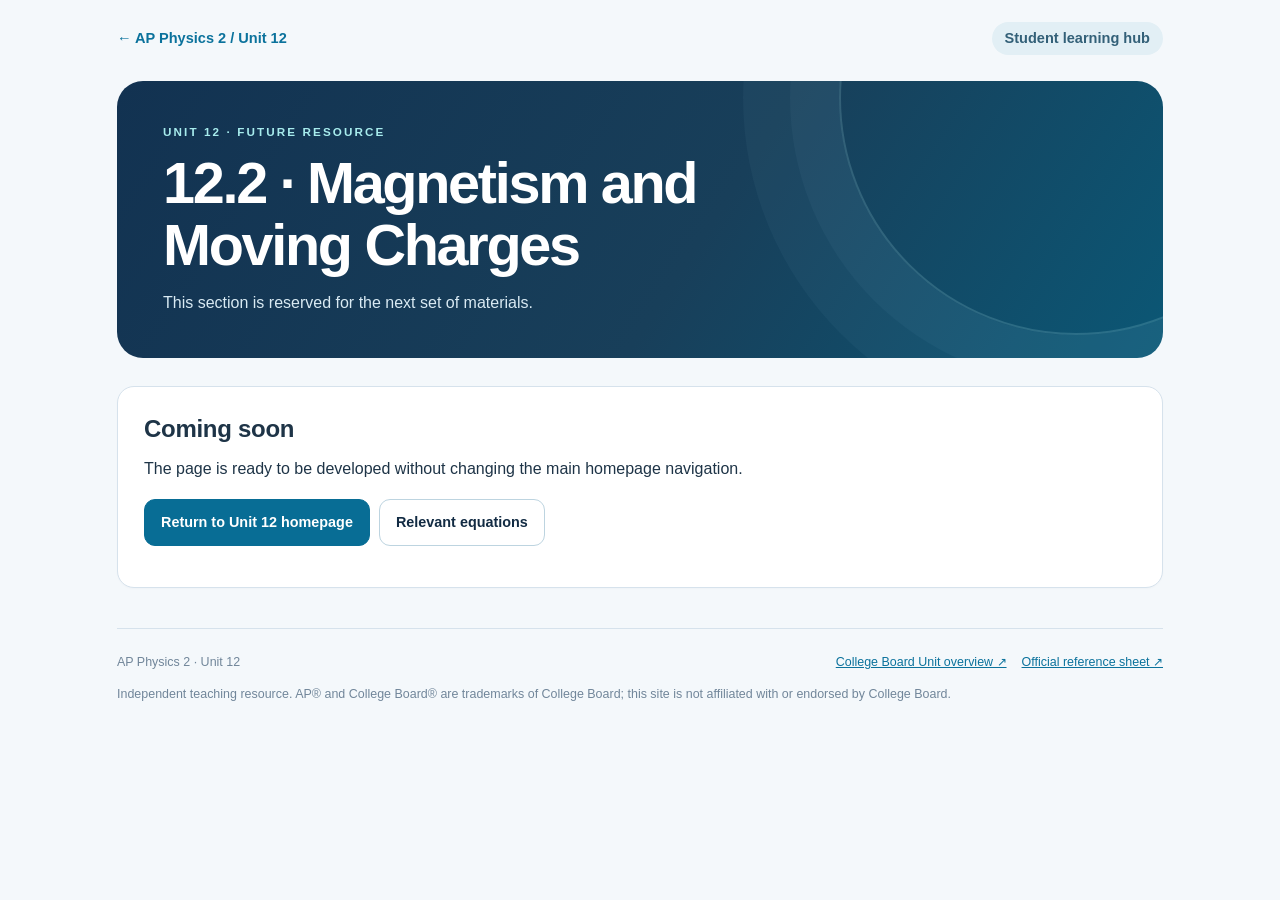
==== 12.2/index.html @ 52f8101a "Add files via upload" ====
<!doctype html><html lang="en"><head><meta charset="utf-8"><meta name="viewport" content="width=device-width,initial-scale=1"><meta name="description" content="AP Physics 2 Unit 12: Magnetism and Electromagnetism student learning resources"><title>12.2 · Magnetism and Moving Charges · AP Physics 2 U12</title><link rel="stylesheet" href="../assets/styles.css"></head><body><main class="page"><nav class="topnav"><a href="../index.html">← AP Physics 2 / Unit 12</a><span class="tag">Student learning hub</span></nav><header class="hero"><div class="eyebrow">Unit 12 · Future resource</div><h1>12.2 · Magnetism and Moving Charges</h1><p>This section is reserved for the next set of materials.</p></header><section class="panel"><h2>Coming soon</h2><p>The page is ready to be developed without changing the main homepage navigation.</p><div class="actionrow"><a class="btn primary" href="../index.html">Return to Unit 12 homepage</a><a class="btn" href="../equations.html">Relevant equations</a></div></section><footer class="footer"><div class="footlinks"><span>AP Physics 2 · Unit 12</span><span class="spacer"></span><a href="https://apcentral.collegeboard.org/media/pdf/ap-physics-2-course-and-exam-description.pdf#page=87" target="_blank" rel="noopener">College Board Unit overview ↗</a><a href="https://apcentral.collegeboard.org/media/pdf/ap-physics-2-equations-sheet.pdf" target="_blank" rel="noopener">Official reference sheet ↗</a></div><p>Independent teaching resource. AP® and College Board® are trademarks of College Board; this site is not affiliated with or endorsed by College Board.</p></footer></main></body></html>
---- assets/styles.css ----
:root{--navy:#122b43;--ink:#1e3447;--blue:#0b729c;--aqua:#ccecf1;--coral:#de615c;--paper:#f4f8fb;--line:#d6e2ec;--muted:#61778b;--green:#107e6e;--red:#a93333;--radius:17px}
*{box-sizing:border-box}html{scroll-behavior:smooth}body{margin:0;background:var(--paper);color:var(--ink);font-family:Inter,ui-sans-serif,-apple-system,BlinkMacSystemFont,"Segoe UI",Arial,sans-serif;line-height:1.57}a{color:var(--blue)}a:focus-visible,button:focus-visible,input:focus-visible{outline:3px solid #e3a33a;outline-offset:3px} .page{max-width:1090px;margin:auto;padding:0 22px 56px}.topnav{display:flex;justify-content:space-between;align-items:center;gap:12px;padding:22px 0;color:#42687f;font-size:.91rem}.topnav a{text-decoration:none;font-weight:750}.topnav .tag{display:inline-block;background:#e2eff5;border-radius:20px;padding:5px 13px;font-weight:700;color:#336078}.hero{background:linear-gradient(123deg,#123251,#183f5a 56%,#0b5775);border-radius:26px;color:white;padding:42px 46px;margin:4px 0 28px;position:relative;overflow:hidden}.hero:after{content:"";position:absolute;right:-150px;top:-220px;border:2px solid rgba(175,232,239,.18);border-radius:50%;width:470px;height:470px;box-shadow:0 0 0 49px rgba(178,227,242,.04),0 0 0 96px rgba(178,227,242,.04)}.eyebrow{font-size:.73rem;font-weight:800;letter-spacing:.18em;text-transform:uppercase;color:#a7eced}.hero h1{font-size:clamp(2rem,4.5vw,3.6rem);line-height:1.07;letter-spacing:-.04em;max-width:700px;margin:12px 0 14px}.hero p{max-width:680px;color:#d9eaf3;margin:0}.hero .chip{display:inline-flex;gap:8px;align-items:center;border:1px solid #5c93a5;border-radius:20px;color:#cceef5;padding:4px 13px;margin-top:20px;font-size:.83rem}.sectionheading{display:flex;align-items:end;justify-content:space-between;gap:20px;margin:33px 0 14px}.sectionheading h2{margin:0;font-size:1.5rem;letter-spacing:-.025em}.sectionheading p{margin:0;color:var(--muted);font-size:.91rem}.tiles{display:grid;grid-template-columns:repeat(2,minmax(0,1fr));gap:14px}.tile,.panel,.qcard,.quiz-item{background:white;border:1px solid var(--line);border-radius:var(--radius);box-shadow:0 1px 2px #12325106}.tile{padding:23px;text-decoration:none;color:inherit;display:flex;flex-direction:column;gap:8px;transition:transform .16s,box-shadow .16s}.tile:not(.coming):hover{transform:translateY(-2px);box-shadow:0 13px 26px #12325113}.tile .top{display:flex;align-items:center;justify-content:space-between;gap:10px}.tile h3{font-size:1.17rem;line-height:1.25;letter-spacing:-.015em;margin:0}.tile p{margin:0;font-size:.92rem;color:var(--muted)}.tile .num{font-size:.77rem;text-transform:uppercase;letter-spacing:.09em;font-weight:850;color:var(--blue)}.pill{display:inline-block;background:#e5f3f4;color:#11666e;font-size:.74rem;font-weight:750;border-radius:50px;padding:4px 10px;white-space:nowrap}.pill.future{background:#eff2f6;color:#718397}.tile.coming{background:#fcfdff}.tile.wide{grid-column:span 2}.panel{padding:23px 26px;margin:19px 0}.panel h2,.panel h3{margin:0 0 9px;letter-spacing:-.012em}.panel p{margin:6px 0}.actionrow{display:flex;flex-wrap:wrap;gap:9px;margin:18px 0}.btn{display:inline-flex;justify-content:center;align-items:center;gap:7px;border:1px solid #bdd4e0;background:white;border-radius:11px;color:var(--navy);padding:11px 16px;font:inherit;font-weight:750;font-size:.9rem;cursor:pointer;text-decoration:none}.btn.primary{background:#086d95;color:white;border-color:#086d95}.btn:hover{filter:brightness(.97)}.btn.dark{background:#17354f;border-color:#17354f;color:white}.figure{background:#fff;border:1px solid var(--line);padding:12px 12px 8px;margin:16px 0;border-radius:15px}.figure img{display:block;width:100%;height:auto;max-height:400px;object-fit:contain}.figure figcaption{font-size:.8rem;color:var(--muted);text-align:center;padding:3px 0 6px}.group-label{margin:28px 0 11px;font-size:.82rem;font-weight:900;letter-spacing:.13em;text-transform:uppercase;color:var(--blue)}.qcard{padding:21px 22px;margin-bottom:13px}.qtop{display:flex;gap:13px}.qnumber{flex:0 0 auto;font-size:.79rem;font-weight:850;color:white;background:#12698e;border-radius:9px;width:35px;height:35px;display:flex;justify-content:center;align-items:center}.qcard h3{margin:2px 0 10px;line-height:1.4;font-size:1.04rem}.reveal{display:none;background:#eef7f8;border-left:4px solid #269aa5;padding:13px 16px;margin-top:14px;border-radius:0 10px 10px 0}.reveal.visible{display:block}.reveal p{margin:0}.qcard .btn{padding:8px 13px;font-size:.83rem}.mini-fig{max-width:640px;margin:10px 0 0;background:#f6fafc;border-radius:12px;border:1px solid var(--line);padding:6px}.mini-fig img{width:100%;display:block}.intro{font-size:.98rem;color:#435d70}.equation{background:white;border:1px solid var(--line);border-radius:12px;padding:10px 16px;margin:7px 0}.equation img{display:block;width:auto;max-width:100%;height:55px}.eq-label{font-weight:750;color:var(--navy);font-size:.89rem}.eq-grid{display:grid;grid-template-columns:1fr 1fr;gap:13px}.small{font-size:.84rem;color:var(--muted)}.muted{color:var(--muted)}.formula{white-space:nowrap;font-weight:700}.quiztoolbar{display:flex;flex-wrap:wrap;gap:15px;align-items:center;justify-content:space-between;margin:14px 0}.mode{display:flex;gap:9px;align-items:center;flex-wrap:wrap}.mode label{background:#f4f7fa;border:1px solid var(--line);border-radius:11px;padding:8px 10px;font-size:.88rem;cursor:pointer}.quiz-item{padding:19px 21px;margin:12px 0}.quiz-item h4{margin:0 0 12px;font-size:1rem}.choices{display:grid;grid-template-columns:1fr 1fr;gap:9px}.choice{display:flex;align-items:flex-start;gap:8px;border:1px solid var(--line);padding:10px 12px;border-radius:11px;cursor:pointer;font-size:.9rem}.choice:has(input:checked){border-color:#248eb3;background:#eef8fc}.choice input{margin:4px 2px 0 0;accent-color:#0d7ca1}.feedback{display:none;padding:11px 13px;margin-top:12px;border-radius:10px;font-size:.89rem}.feedback.show{display:block}.feedback.correct{background:#e7f5ef;color:#146849}.feedback.incorrect{background:#fff0ee;color:#943b38}.quiz-item .actions{display:flex;align-items:center;justify-content:space-between;margin-top:11px;gap:10px}.score{padding:20px 24px;background:#e7f4f6;border:1px solid #bedee5;border-radius:16px;font-weight:750;margin:18px 0;display:none}.score.show{display:block}.prep{display:none}.prep.visible{display:block}.prep li{padding:4px 0}.footer{padding:24px 0;border-top:1px solid var(--line);color:#71869a;font-size:.78rem;margin-top:40px}.footlinks{display:flex;gap:15px;flex-wrap:wrap}.spacer{flex:1}.notes-grid{display:grid;grid-template-columns:1fr 1fr;gap:18px}.tiny{font-size:.76rem}.backtop{font-weight:700}.disabled{opacity:.58;cursor:not-allowed}.up{text-decoration:none}.cominglink{pointer-events:none}.listing{padding-left:21px}.listing li{margin:6px 0}
@media(max-width:680px){.page{padding:0 14px 35px}.hero{padding:30px 25px}.tiles,.eq-grid,.notes-grid,.choices{grid-template-columns:1fr}.tile.wide{grid-column:auto}.sectionheading{display:block}.qcard{padding:17px}.panel{padding:18px}.topnav{font-size:.8rem}.equation img{height:47px}}
@media print{.hero{color:#102d46;background:#e5f0f5}.tile,.panel,.qcard,.quiz-item{box-shadow:none}.footer{display:none}body{background:white}}
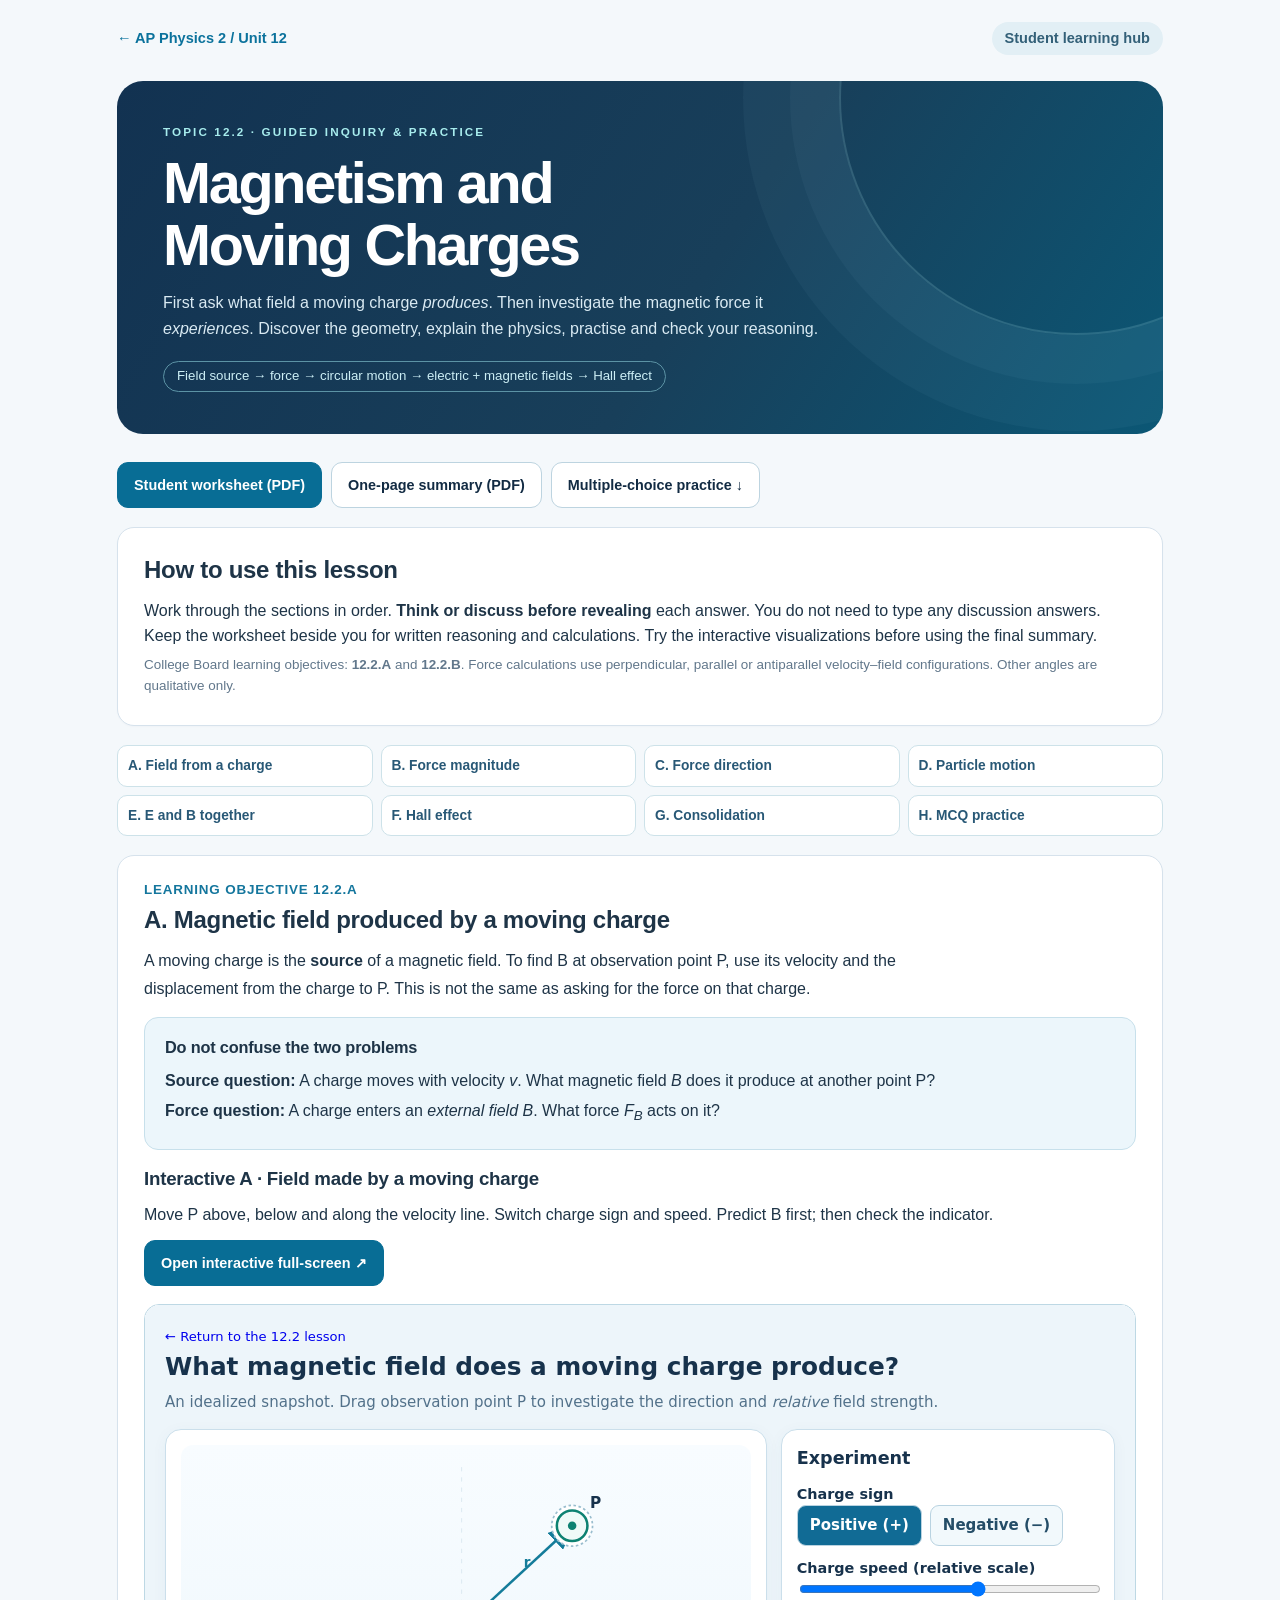
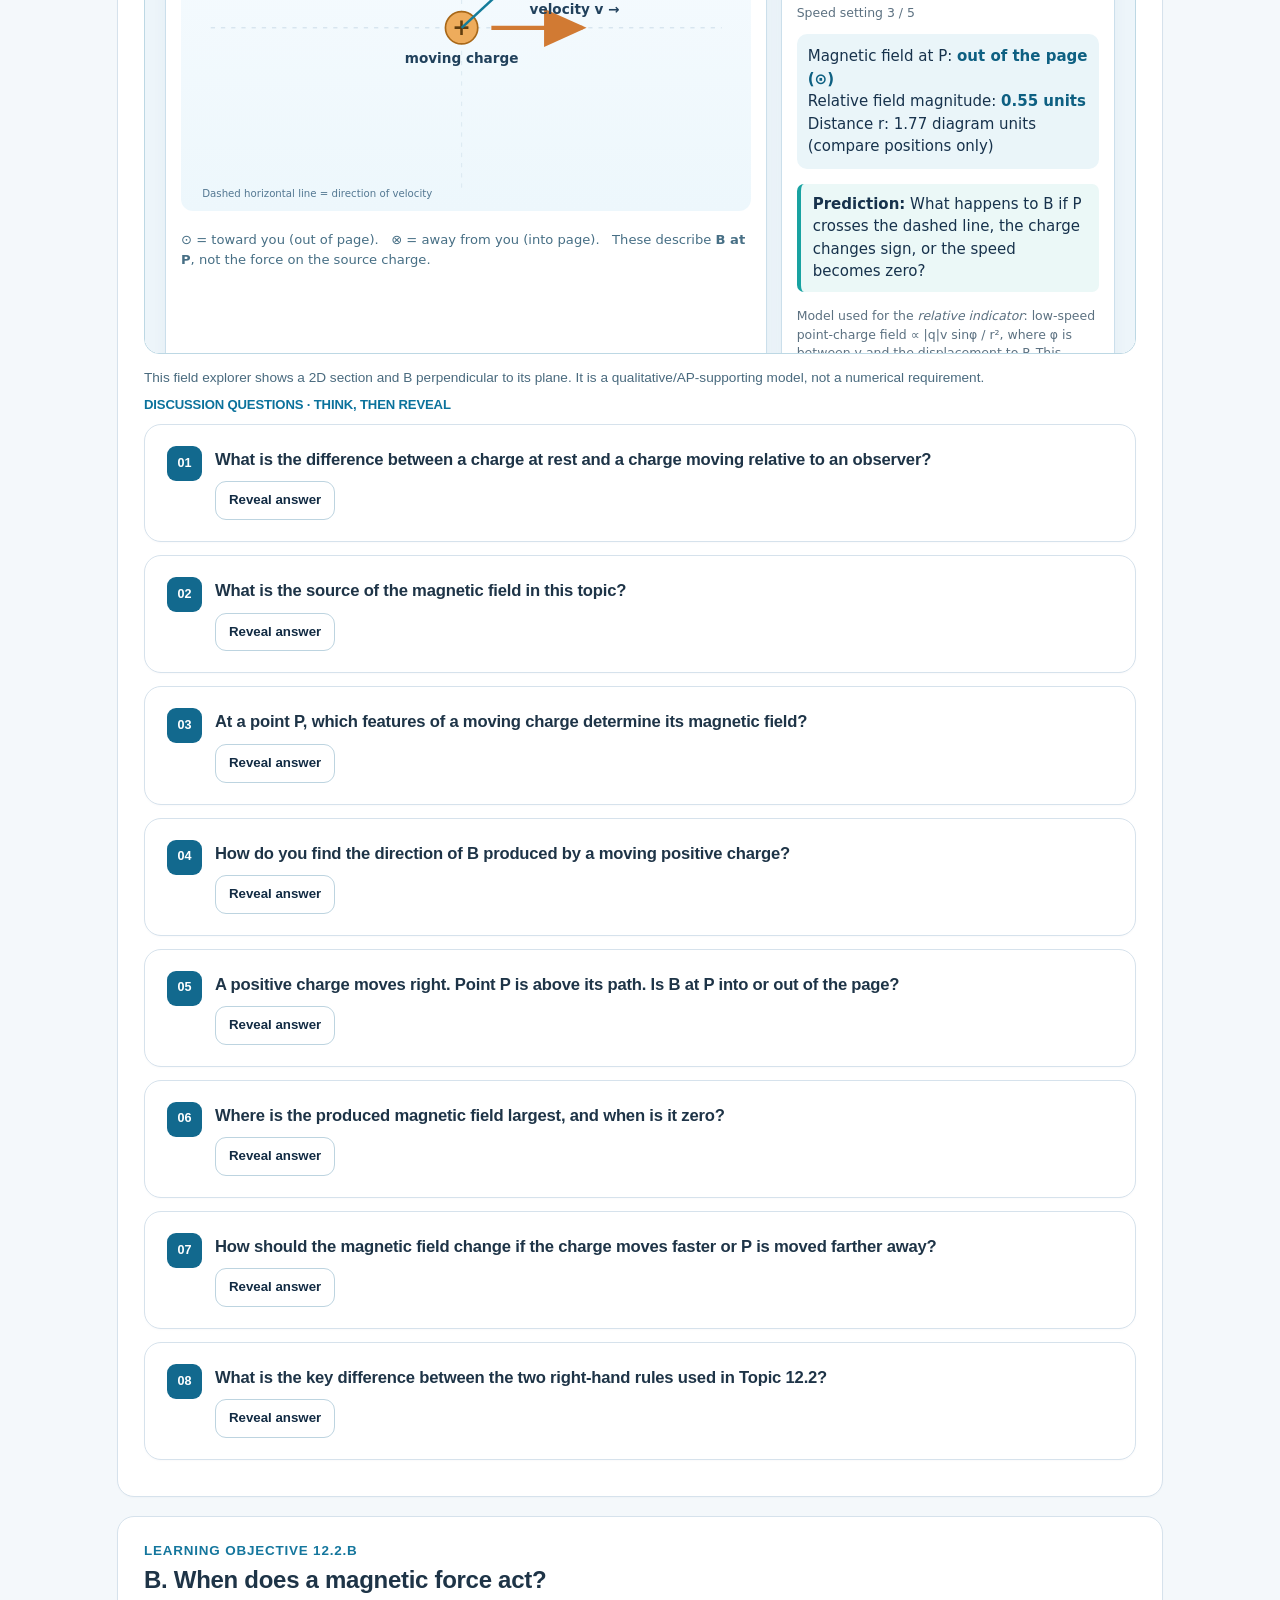
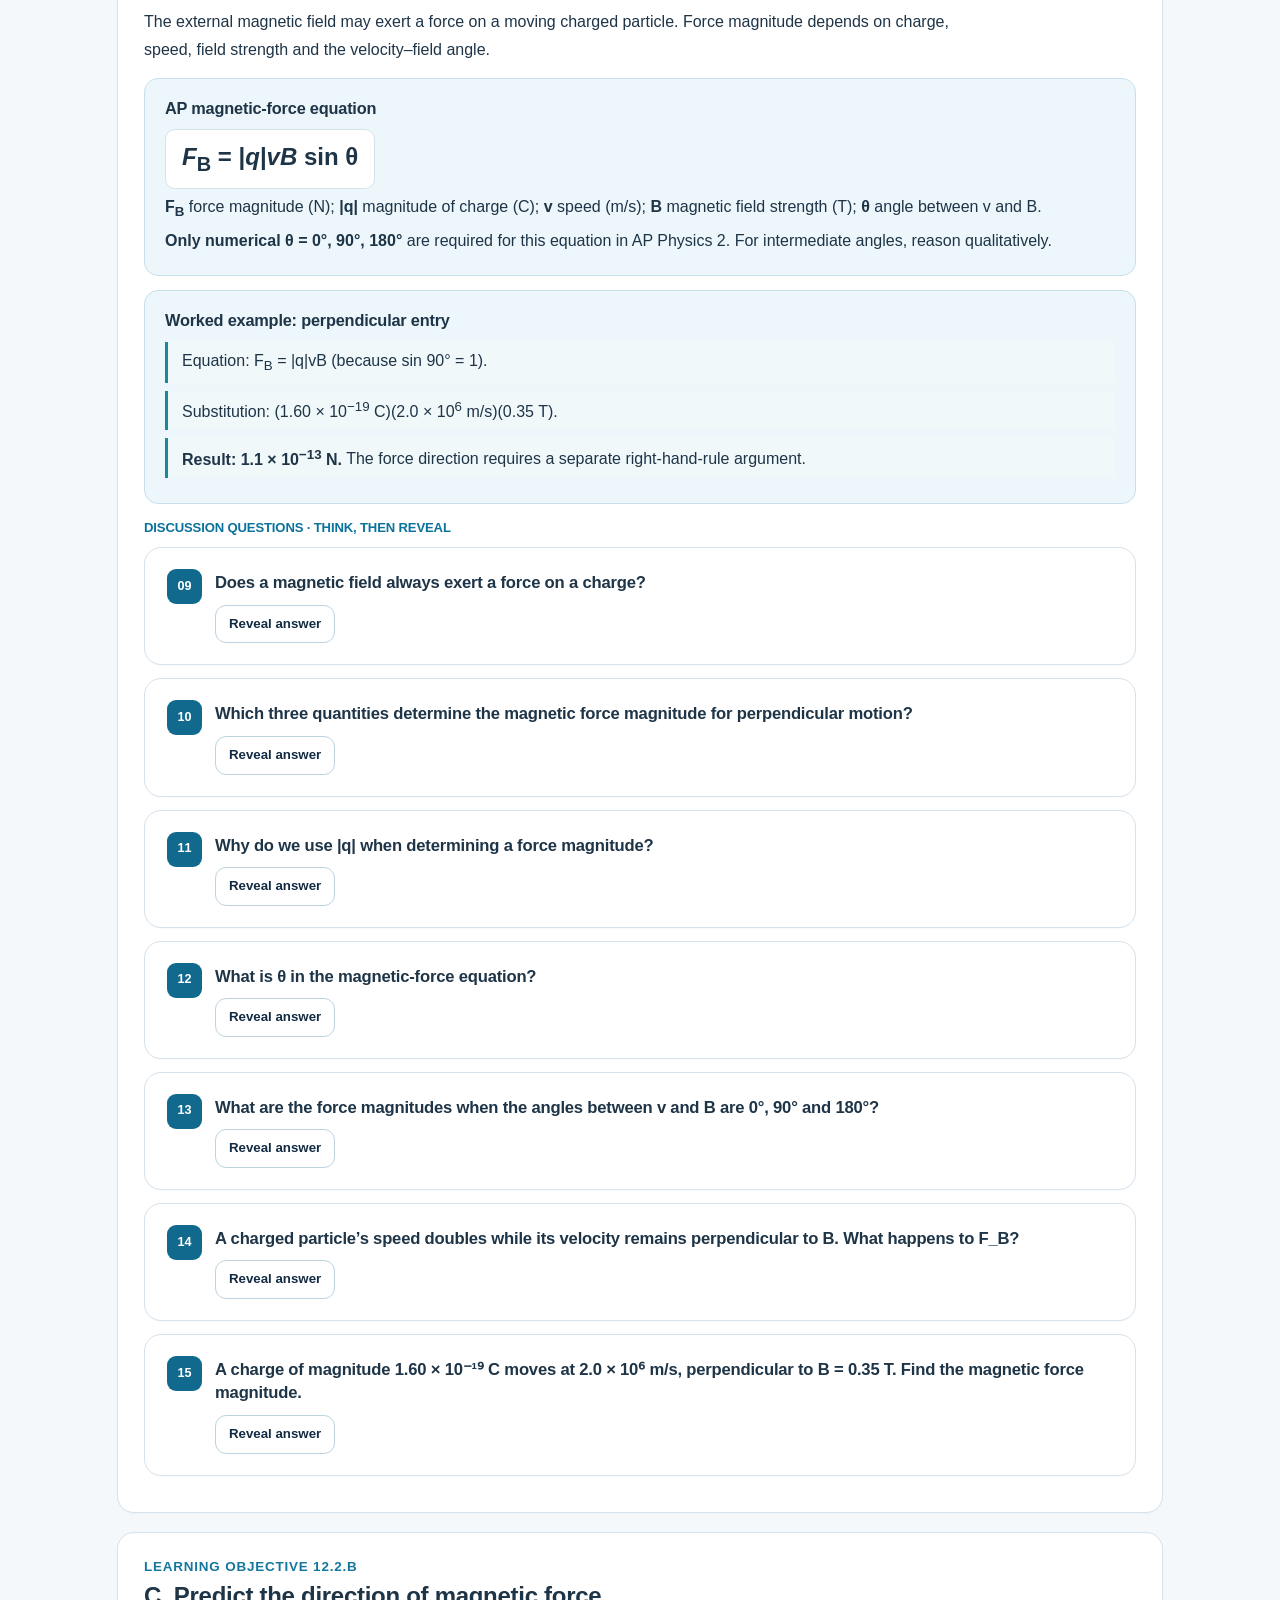
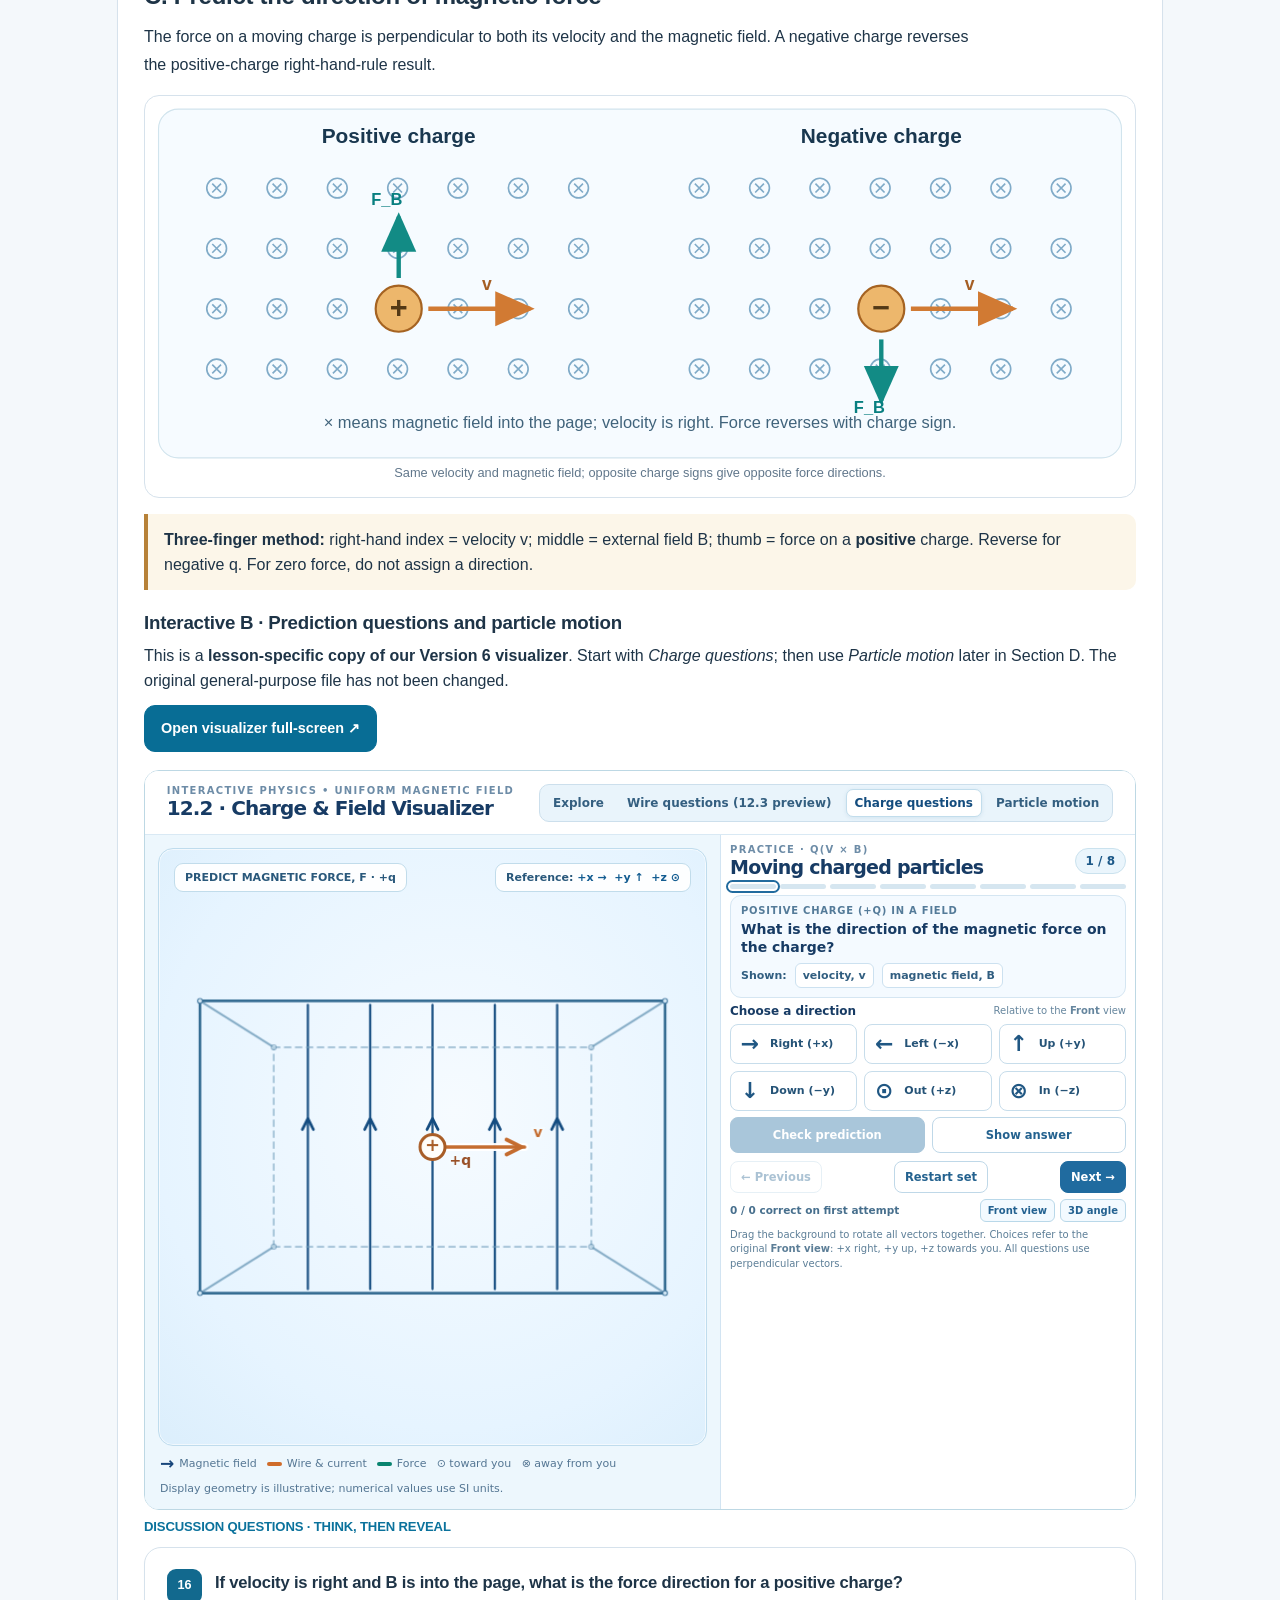
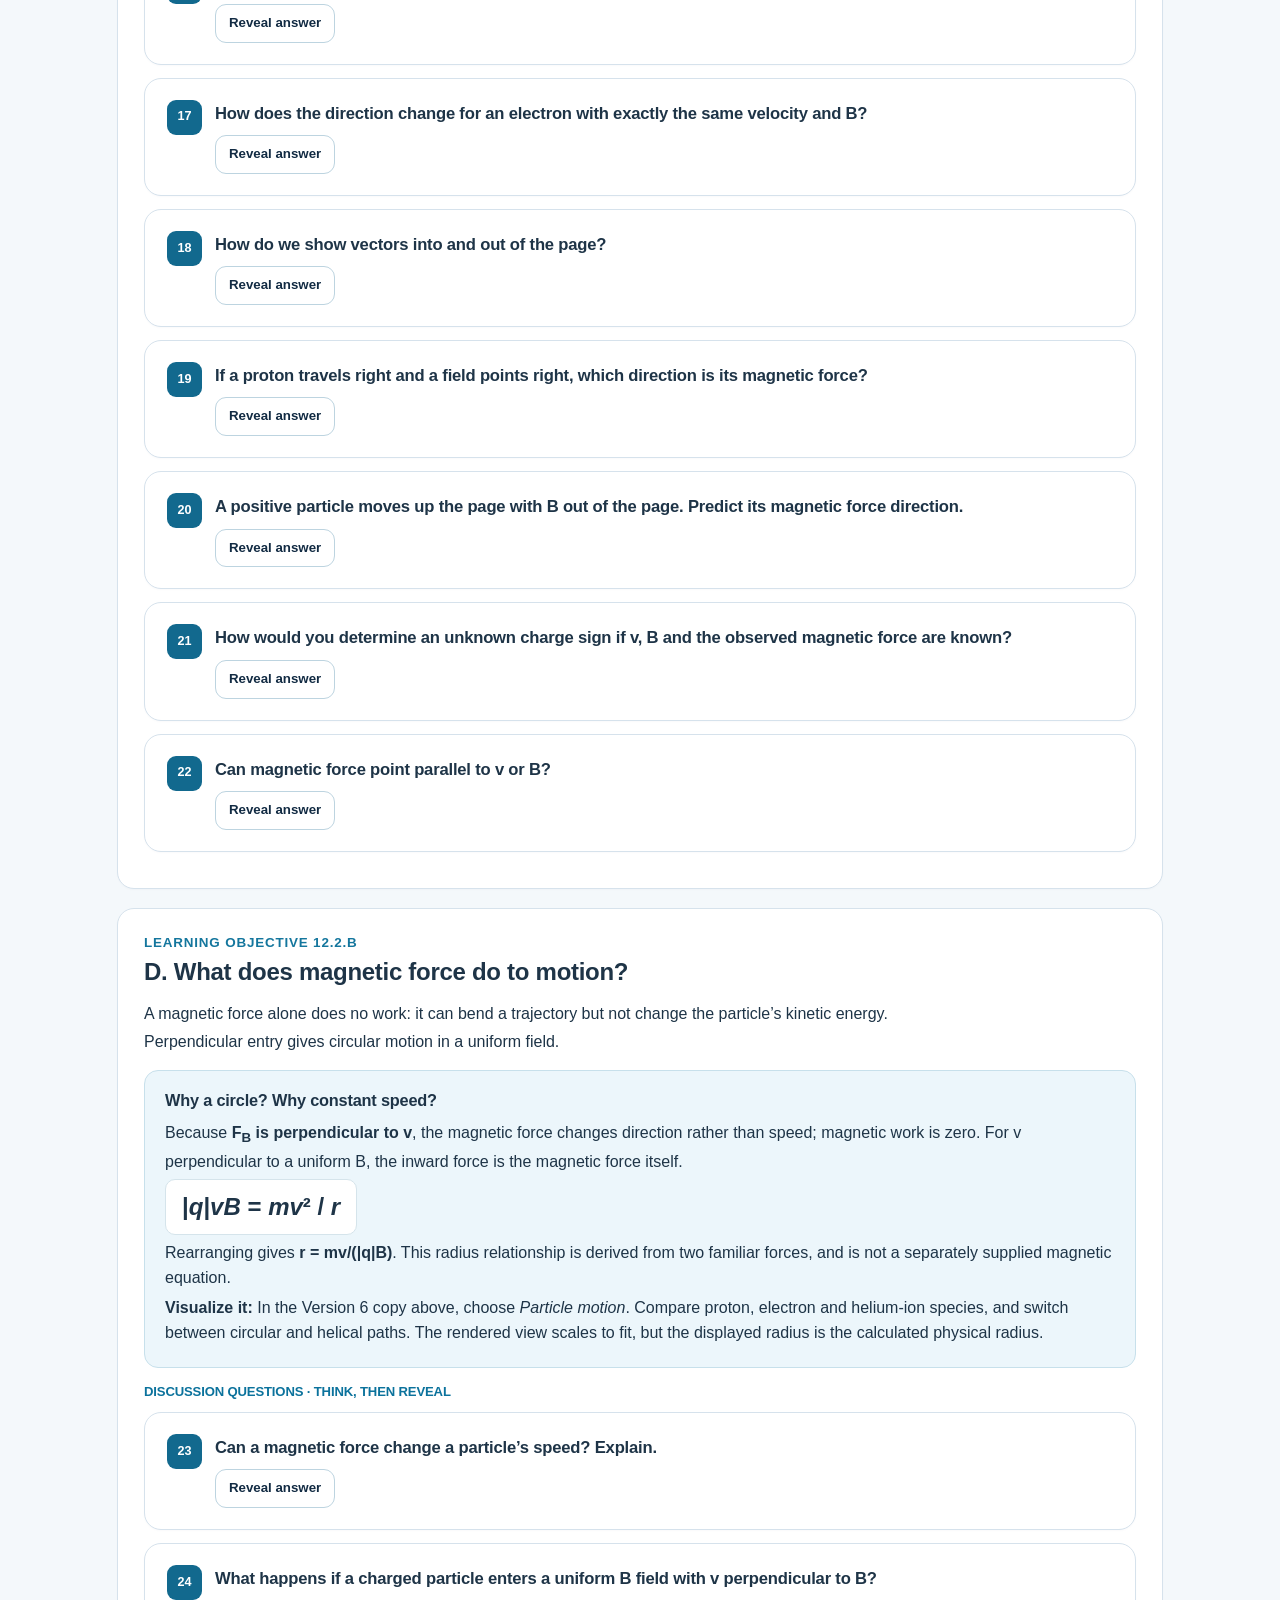
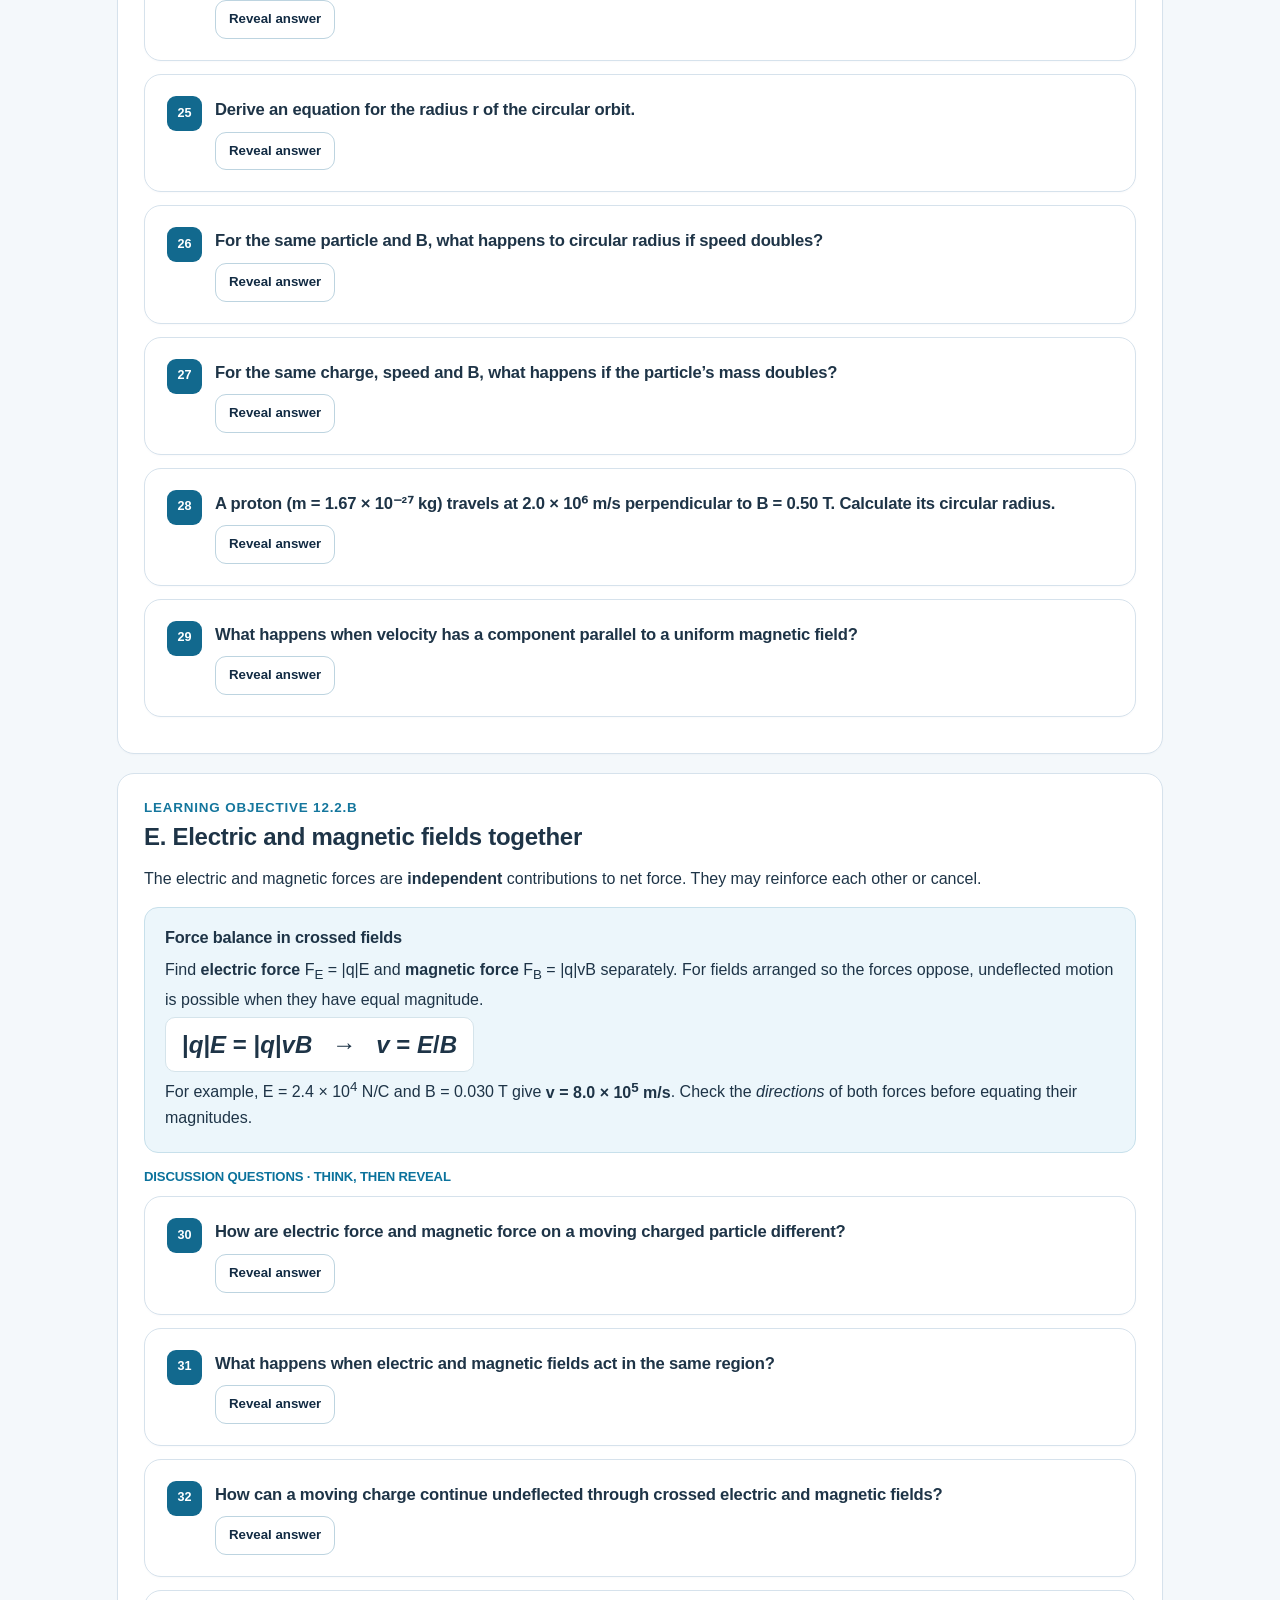
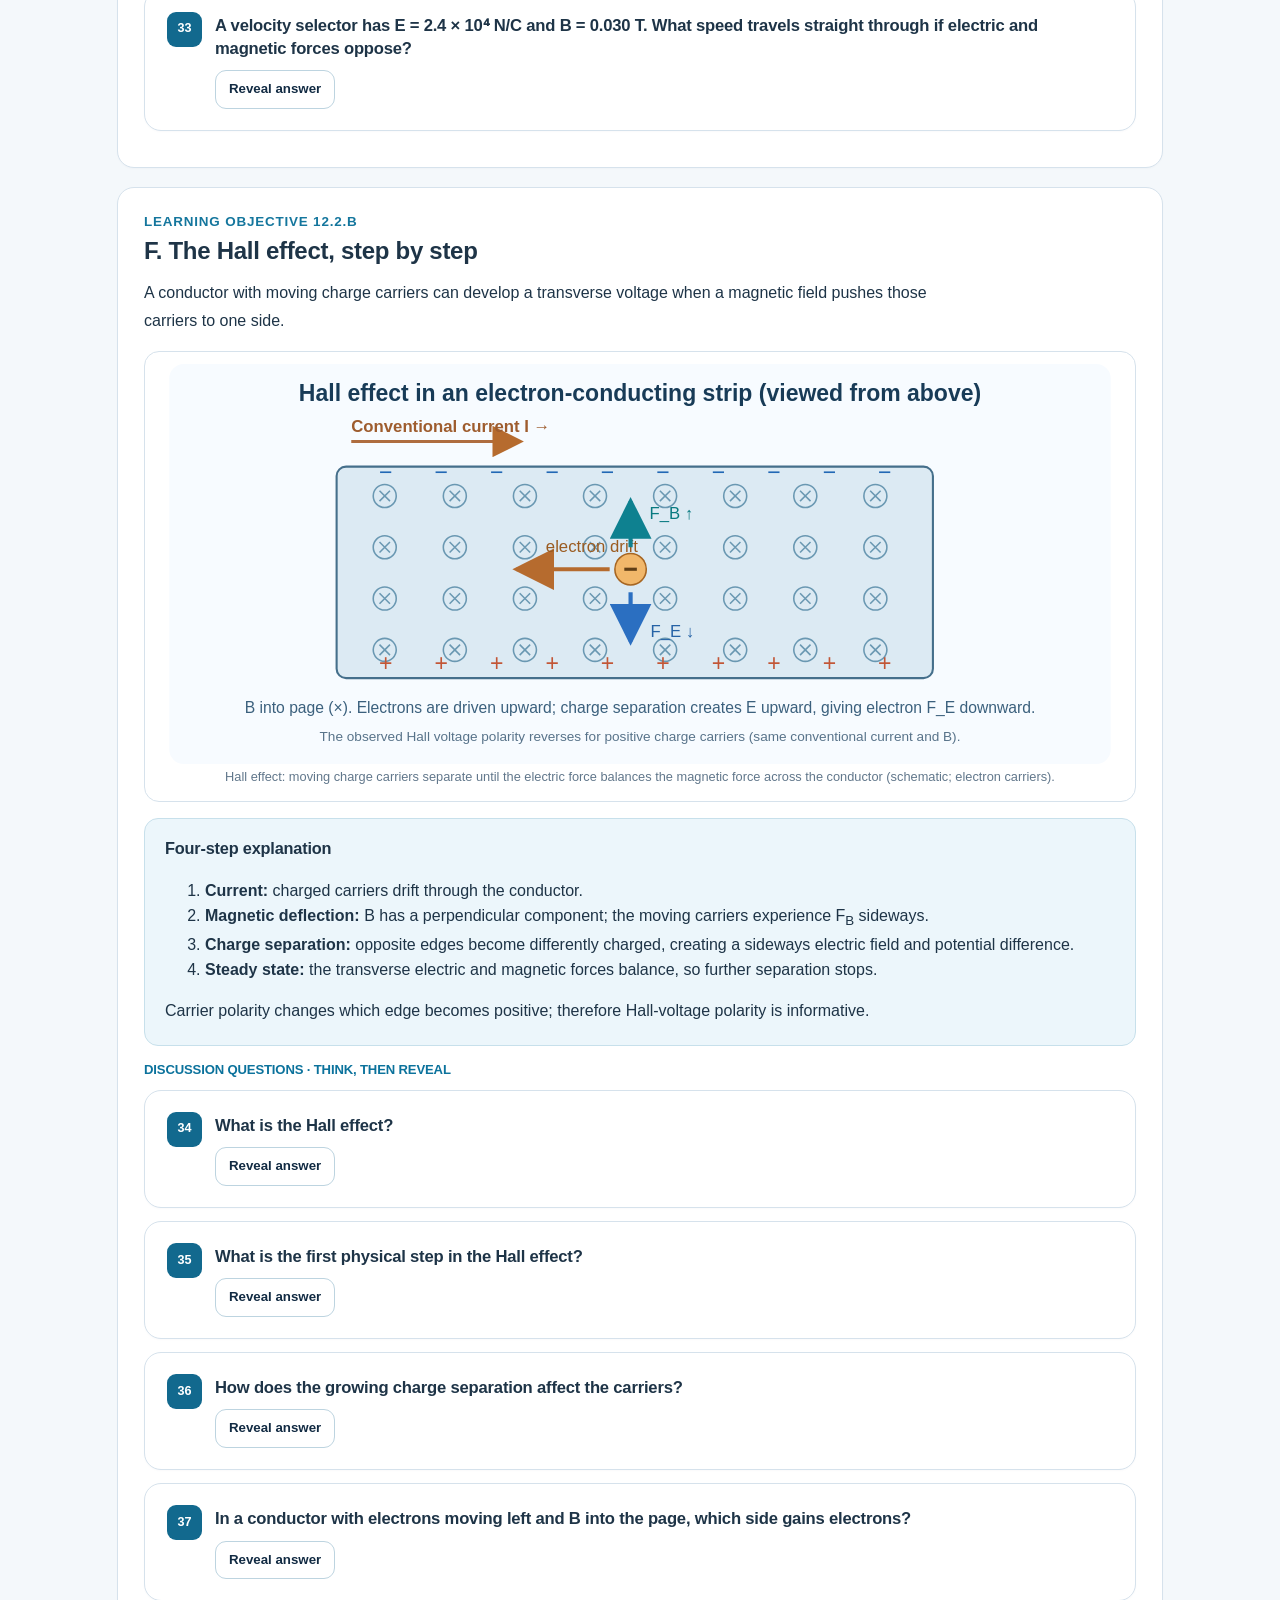
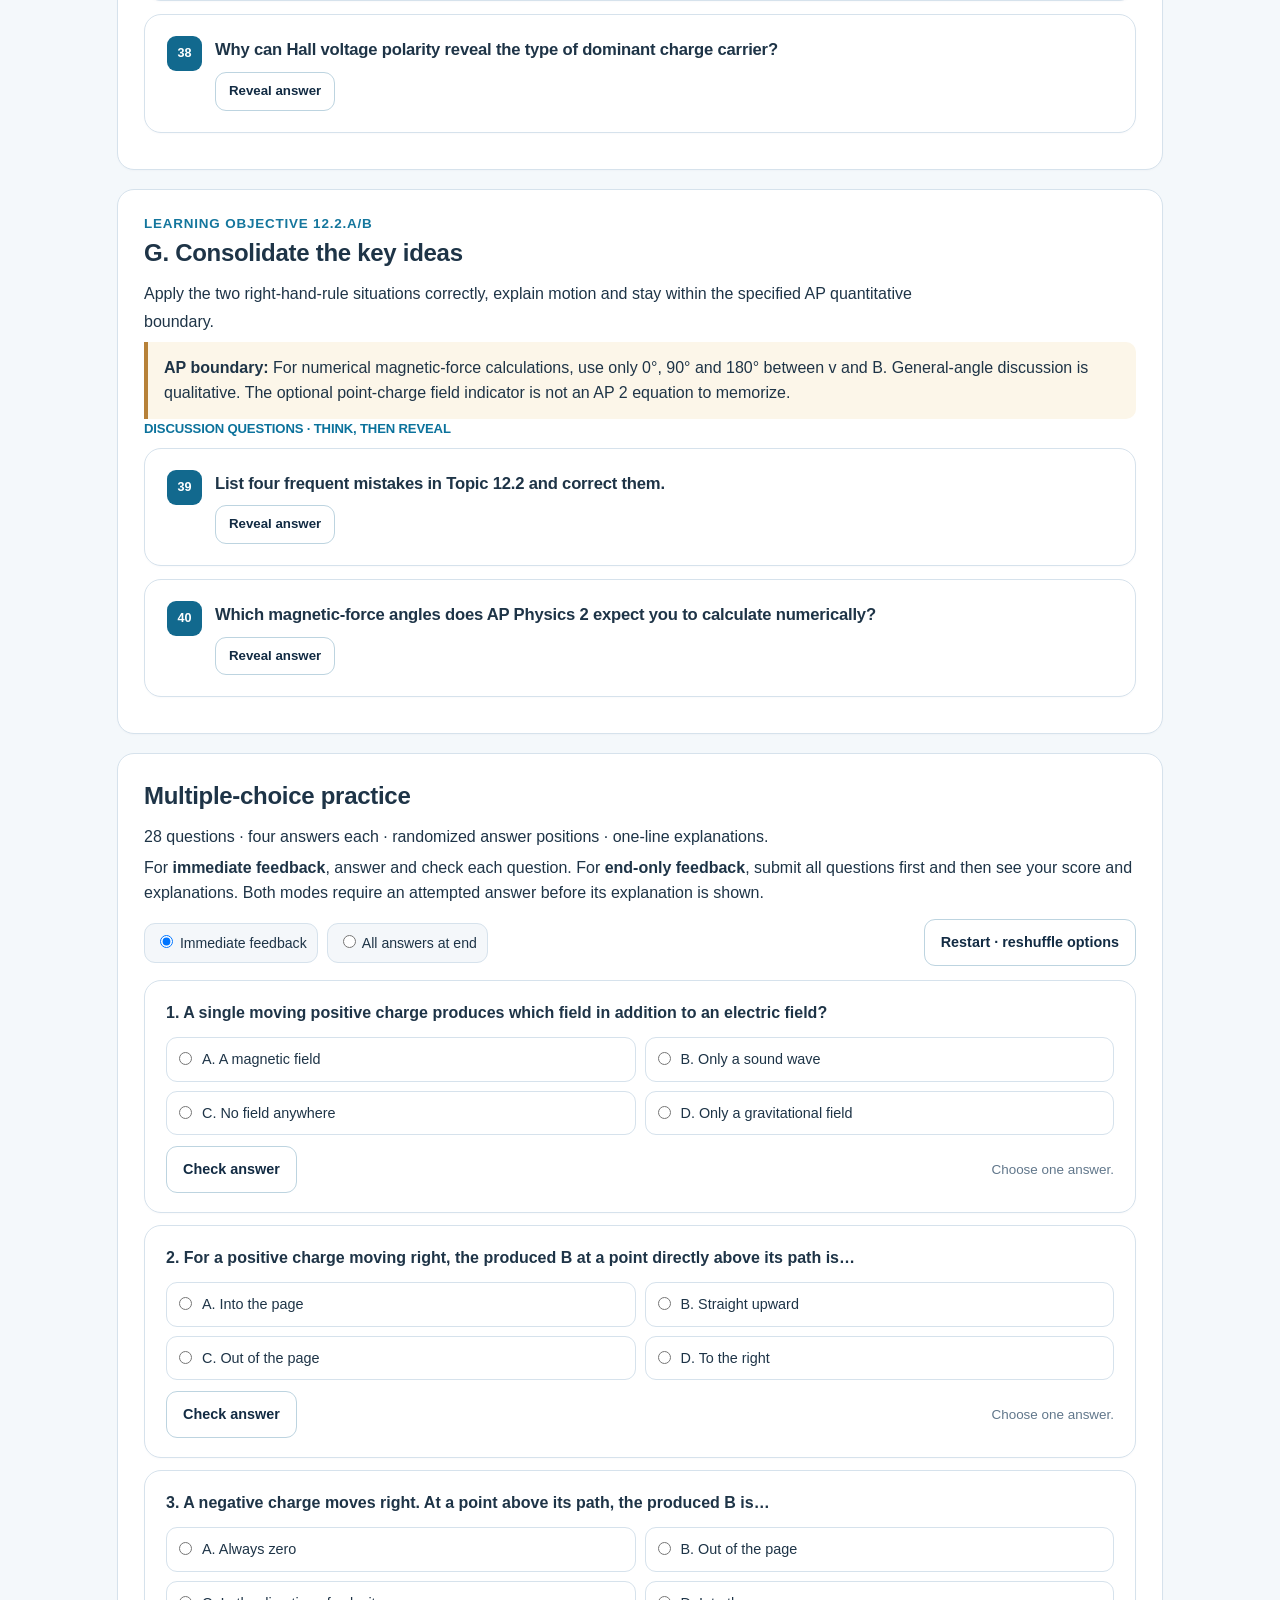
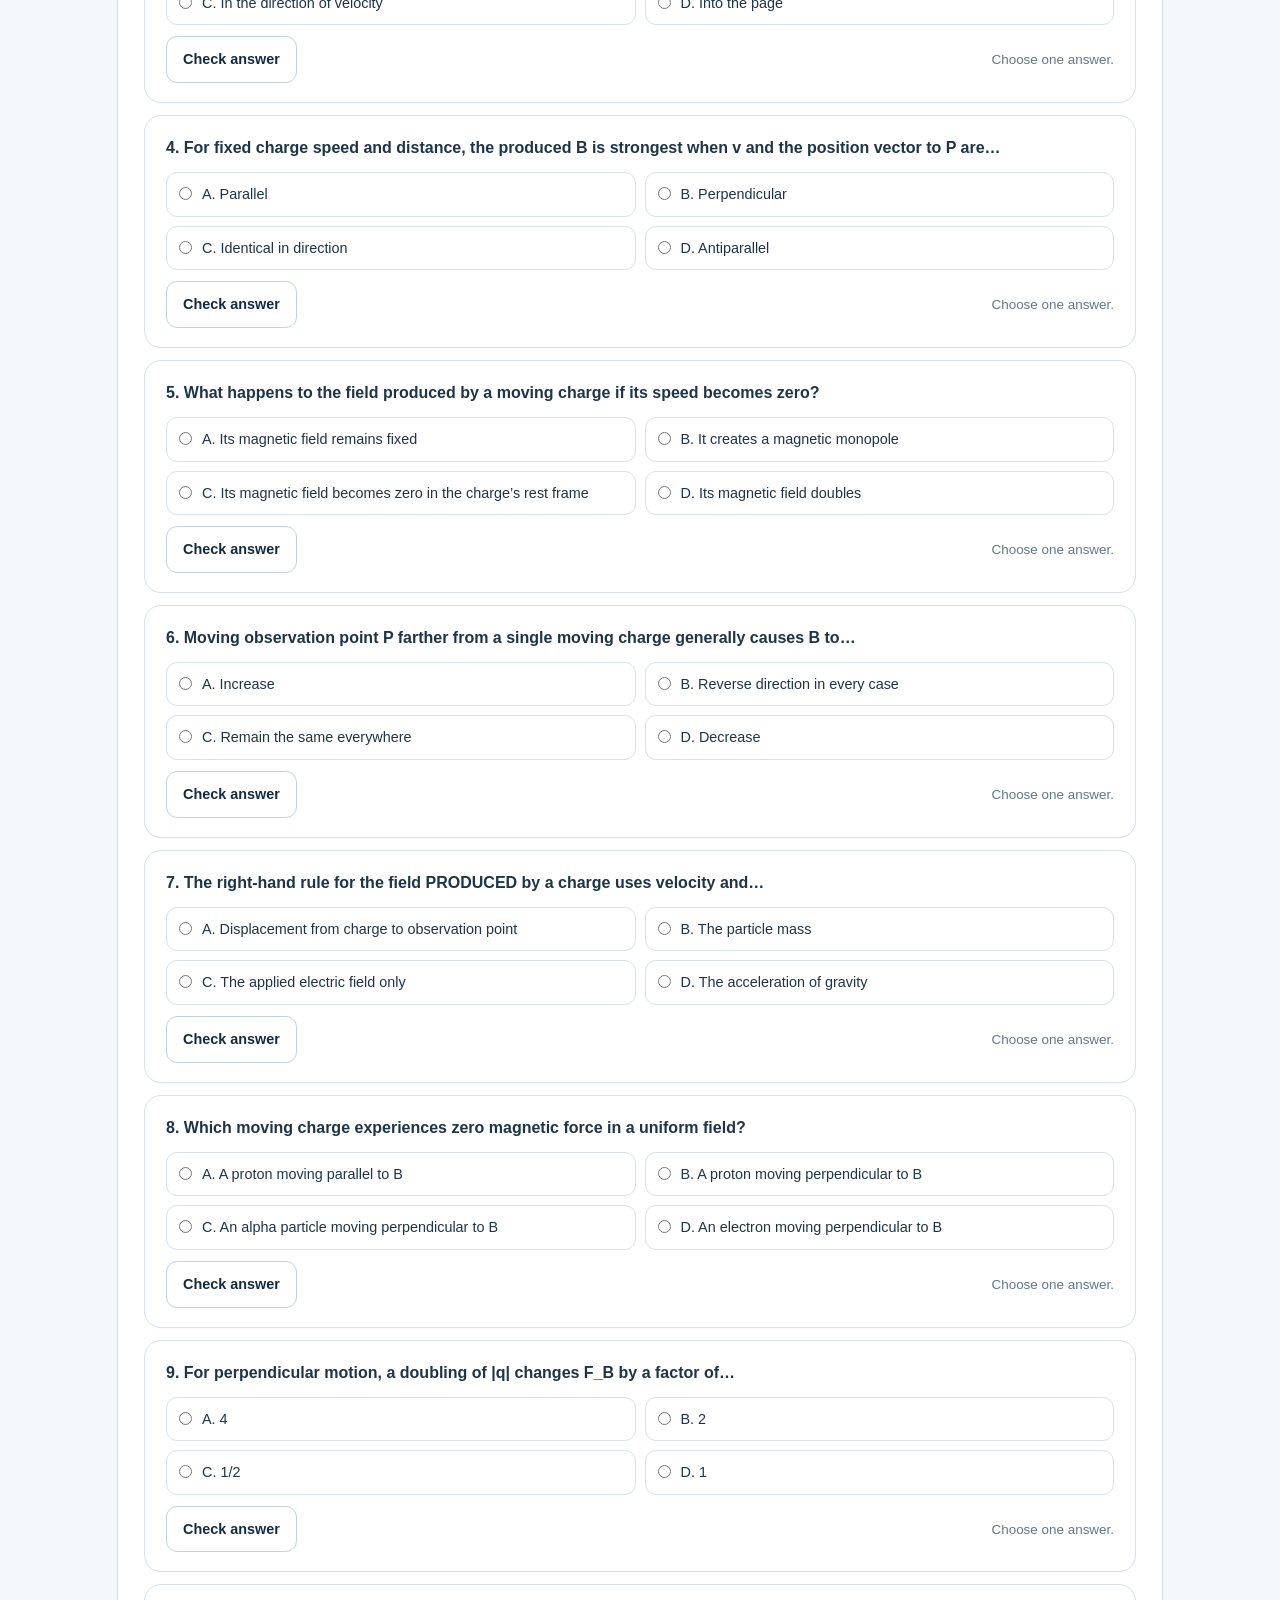
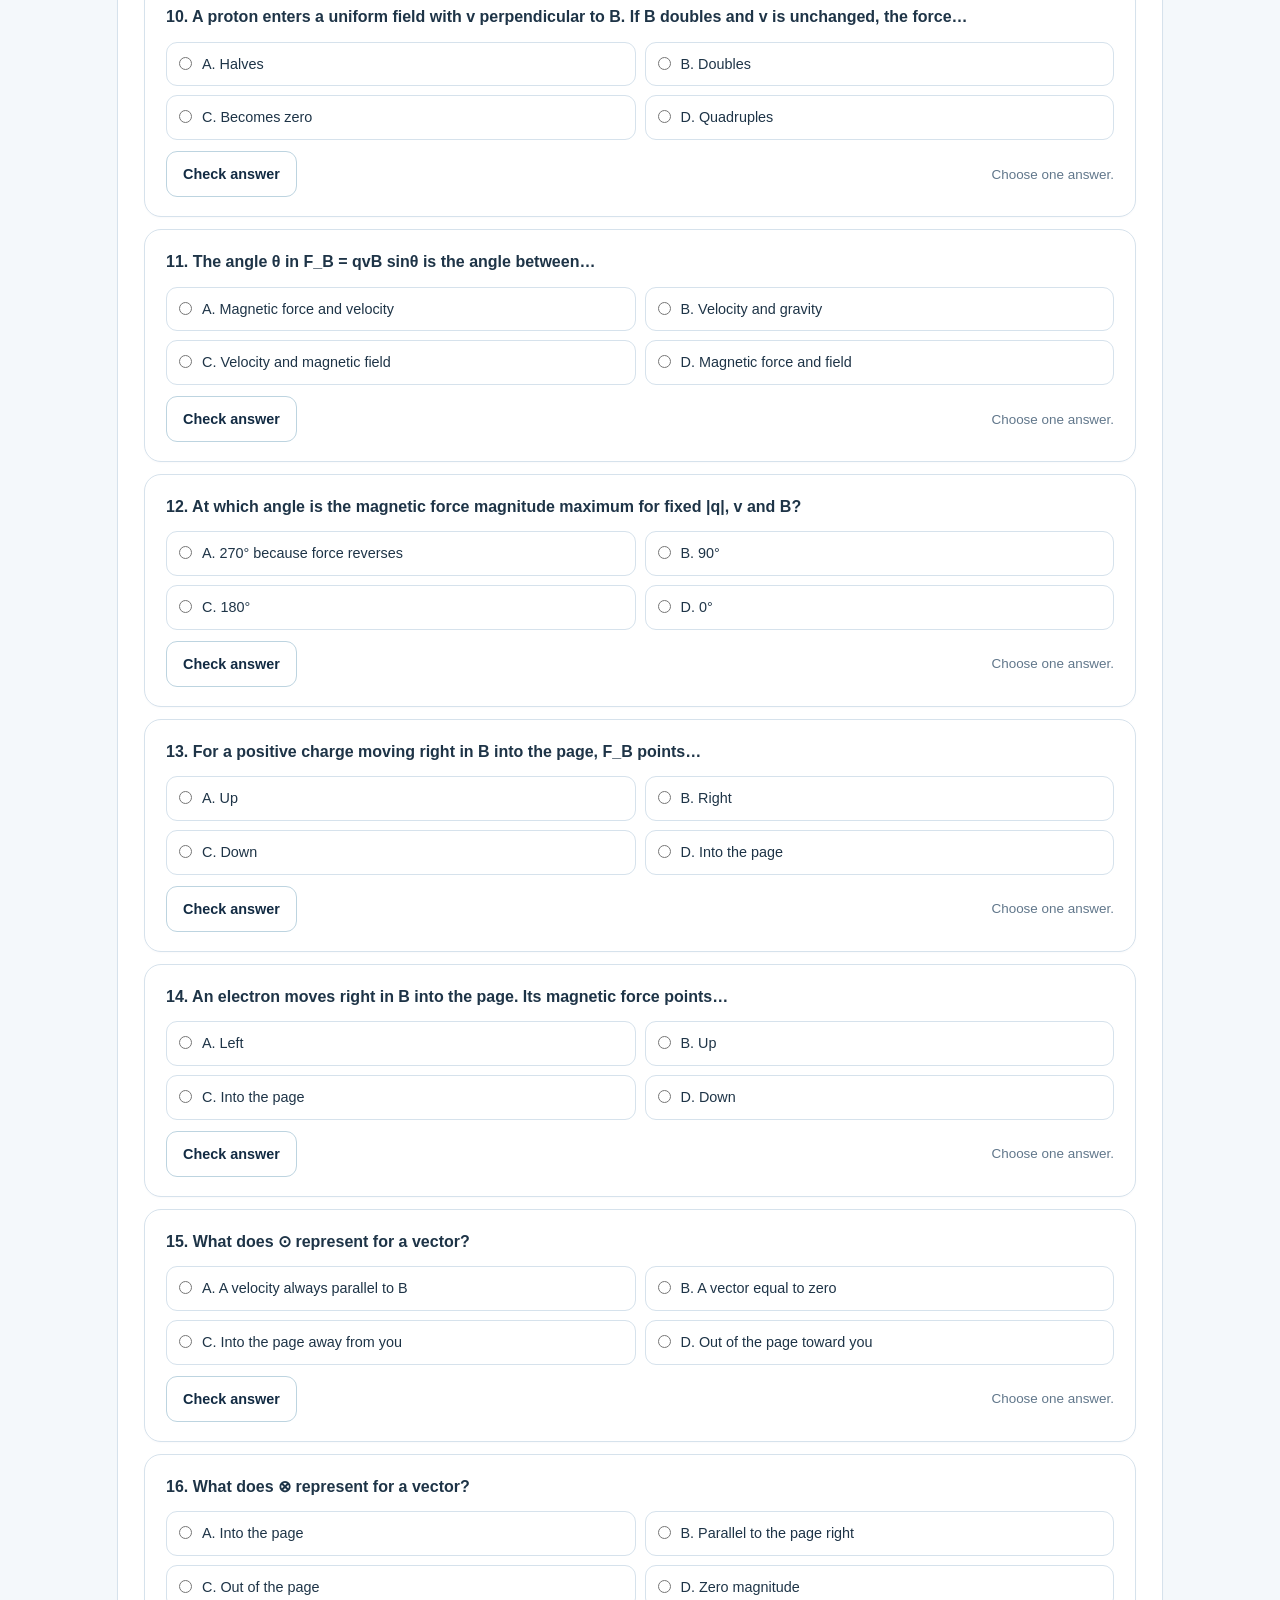
==== commit 5bc81bef: "Add files via upload" ====
--- a/12.2/index.html
+++ b/12.2/index.html
@@ -1 +1,24 @@
-<!doctype html><html lang="en"><head><meta charset="utf-8"><meta name="viewport" content="width=device-width,initial-scale=1"><meta name="description" content="AP Physics 2 Unit 12: Magnetism and Electromagnetism student learning resources"><title>12.2 · Magnetism and Moving Charges · AP Physics 2 U12</title><link rel="stylesheet" href="../assets/styles.css"></head><body><main class="page"><nav class="topnav"><a href="../index.html">← AP Physics 2 / Unit 12</a><span class="tag">Student learning hub</span></nav><header class="hero"><div class="eyebrow">Unit 12 · Future resource</div><h1>12.2 · Magnetism and Moving Charges</h1><p>This section is reserved for the next set of materials.</p></header><section class="panel"><h2>Coming soon</h2><p>The page is ready to be developed without changing the main homepage navigation.</p><div class="actionrow"><a class="btn primary" href="../index.html">Return to Unit 12 homepage</a><a class="btn" href="../equations.html">Relevant equations</a></div></section><footer class="footer"><div class="footlinks"><span>AP Physics 2 · Unit 12</span><span class="spacer"></span><a href="https://apcentral.collegeboard.org/media/pdf/ap-physics-2-course-and-exam-description.pdf#page=87" target="_blank" rel="noopener">College Board Unit overview ↗</a><a href="https://apcentral.collegeboard.org/media/pdf/ap-physics-2-equations-sheet.pdf" target="_blank" rel="noopener">Official reference sheet ↗</a></div><p>Independent teaching resource. AP® and College Board® are trademarks of College Board; this site is not affiliated with or endorsed by College Board.</p></footer></main></body></html>+<!doctype html><html lang="en"><head><meta charset="utf-8"><meta name="viewport" content="width=device-width,initial-scale=1"><meta name="description" content="AP Physics 2 Unit 12 Topic 12.2: Magnetism and Moving Charges"><title>12.2 Magnetism and Moving Charges · AP Physics 2 U12</title><link rel="stylesheet" href="../assets/styles.css"><style>.toc{display:grid;grid-template-columns:repeat(4,1fr);gap:8px;padding:0;list-style:none}.toc a{display:block;padding:9px 10px;border-radius:10px;border:1px solid #cde2e9;background:white;text-decoration:none;font-size:.86rem;font-weight:740;color:#285876}.lesson-lead{font-size:1rem;line-height:1.75;max-width:840px}.concept{background:#ecf6fb;border:1px solid #c7e0eb;border-radius:14px;padding:17px 20px;margin:14px 0}.concept h3{font-size:1.02rem;margin:0 0 7px}.concept p{margin:5px 0}.equation-large{display:inline-block;font-size:1.5rem;background:white;padding:8px 16px;border-radius:10px;border:1px solid #d5e4eb;font-weight:700;white-space:nowrap}.interactive-frame{width:100%;height:650px;border:1px solid #bdd8e4;border-radius:15px;background:white}.interactive-frame.particle{height:740px}.student-note{font-size:.85rem;color:#496a7e}.worked-step{border-left:3px solid #168a99;padding:6px 14px;margin:8px 0;background:#f0f8fa}.concept small{color:#54778c}.qcard .reveal p{line-height:1.68}.section-intro{margin:7px 0 18px;color:#476a7f}.caution{border-left:4px solid #b78138;background:#fcf6e9;padding:13px 16px;border-radius:0 10px 10px 0}.demo-links{display:flex;flex-wrap:wrap;gap:9px;margin:12px 0 18px}@media(max-width:720px){.toc{grid-template-columns:1fr 1fr}.interactive-frame{height:780px}.interactive-frame.particle{height:940px}}@media(max-width:450px){.toc{grid-template-columns:1fr}.interactive-frame.particle{height:1150px}}</style></head><body><main class="page"><nav class="topnav"><a href="../index.html">← AP Physics 2 / Unit 12</a><span class="tag">Student learning hub</span></nav>
+<header class="hero"><div class="eyebrow">Topic 12.2 · Guided inquiry &amp; practice</div><h1>Magnetism and<br>Moving Charges</h1><p>First ask what field a moving charge <em>produces</em>. Then investigate the magnetic force it <em>experiences</em>. Discover the geometry, explain the physics, practise and check your reasoning.</p><span class="chip">Field source → force → circular motion → electric + magnetic fields → Hall effect</span></header>
+<div class="actionrow"><a class="btn primary" href="12.2_Student_Worksheet.pdf" download>Student worksheet (PDF)</a><a class="btn" href="12.2_One_Page_Summary.pdf" download>One-page summary (PDF)</a><a class="btn" href="#quiz">Multiple-choice practice ↓</a></div>
+<section class="panel"><h2>How to use this lesson</h2><p>Work through the sections in order. <strong>Think or discuss before revealing</strong> each answer. You do not need to type any discussion answers. Keep the worksheet beside you for written reasoning and calculations. Try the interactive visualizations before using the final summary.</p><p class="small">College Board learning objectives: <strong>12.2.A</strong> and <strong>12.2.B</strong>. Force calculations use perpendicular, parallel or antiparallel velocity–field configurations. Other angles are qualitative only.</p></section>
+<ul class="toc"><li><a href="#section-a">A. Field from a charge</a></li><li><a href="#section-b">B. Force magnitude</a></li><li><a href="#section-c">C. Force direction</a></li><li><a href="#section-d">D. Particle motion</a></li><li><a href="#section-e">E. E and B together</a></li><li><a href="#section-f">F. Hall effect</a></li><li><a href="#section-g">G. Consolidation</a></li><li><a href="#quiz">H. MCQ practice</a></li></ul><section id="section-a" class="panel"><div class="small" style="font-weight:850;color:#14769d;letter-spacing:.06em">LEARNING OBJECTIVE 12.2.A</div><h2>A. Magnetic field produced by a moving charge</h2><p class="lesson-lead">A moving charge is the <strong>source</strong> of a magnetic field. To find B at observation point P, use its velocity and the displacement from the charge to P. This is not the same as asking for the force on that charge.</p><div class="concept"><h3>Do not confuse the two problems</h3><p><strong>Source question:</strong> A charge moves with velocity <em>v</em>. What magnetic field <em>B</em> does it produce at another point P?</p><p><strong>Force question:</strong> A charge enters an <em>external field B</em>. What force <em>F<sub>B</sub></em> acts on it?</p></div><h3>Interactive A · Field made by a moving charge</h3><p>Move P above, below and along the velocity line. Switch charge sign and speed. Predict B first; then check the indicator.</p><div class="demo-links"><a href="moving-charge-field.html" class="btn primary" target="_blank" rel="noopener">Open interactive full-screen ↗</a></div><iframe class="interactive-frame" src="moving-charge-field.html" loading="lazy" title="Magnetic field produced by a moving charge"></iframe><p class="student-note">This field explorer shows a 2D section and B perpendicular to its plane. It is a qualitative/AP-supporting model, not a numerical requirement.</p><h3 class="group-label">Discussion questions · Think, then reveal</h3><article class="qcard"><div class="qtop"><span class="qnumber">01</span><div style="flex:1"><h3>What is the difference between a charge at rest and a charge moving relative to an observer?</h3><button class="btn revealbtn" type="button" aria-expanded="false" aria-controls="answer1" data-answer="answer1">Reveal answer</button><div class="reveal" id="answer1"><p>A stationary charge produces an electric field. A <strong>moving</strong> charge produces a magnetic field as well. Electric and magnetic fields are related; whether a charge is moving depends on the reference frame.</p></div></div></div></article><article class="qcard"><div class="qtop"><span class="qnumber">02</span><div style="flex:1"><h3>What is the source of the magnetic field in this topic?</h3><button class="btn revealbtn" type="button" aria-expanded="false" aria-controls="answer2" data-answer="answer2">Reveal answer</button><div class="reveal" id="answer2"><p>A <strong>single moving charged object</strong> can produce a magnetic field. Later, current in a wire is modeled as many moving charges.</p></div></div></div></article><article class="qcard"><div class="qtop"><span class="qnumber">03</span><div style="flex:1"><h3>At a point P, which features of a moving charge determine its magnetic field?</h3><button class="btn revealbtn" type="button" aria-expanded="false" aria-controls="answer3" data-answer="answer3">Reveal answer</button><div class="reveal" id="answer3"><p>The magnetic field depends on the <strong>velocity</strong> of the charged object, its <strong>charge sign and magnitude</strong>, and the <strong>distance and direction</strong> from the charge to point P. Direction matters as well as speed.</p></div></div></div></article><article class="qcard"><div class="qtop"><span class="qnumber">04</span><div style="flex:1"><h3>How do you find the direction of B produced by a moving positive charge?</h3><button class="btn revealbtn" type="button" aria-expanded="false" aria-controls="answer4" data-answer="answer4">Reveal answer</button><div class="reveal" id="answer4"><p>Point your right-hand index finger along the charge’s <strong>velocity</strong>, and your middle finger along the displacement <strong>from charge to observation point P</strong>. Your thumb gives the direction of <strong>B at P</strong> for a <strong>positive</strong> charge. For a negative source charge reverse the direction. (An equivalent curl method is acceptable.)</p></div></div></div></article><article class="qcard"><div class="qtop"><span class="qnumber">05</span><div style="flex:1"><h3>A positive charge moves right. Point P is above its path. Is B at P into or out of the page?</h3><button class="btn revealbtn" type="button" aria-expanded="false" aria-controls="answer5" data-answer="answer5">Reveal answer</button><div class="reveal" id="answer5"><p><strong>Out of the page (⊙)</strong>. Velocity is right (+x), displacement toward P has an upward component (+y), and the right-hand-rule direction is +z. For a negative charge it is into the page (⊗).</p></div></div></div></article><article class="qcard"><div class="qtop"><span class="qnumber">06</span><div style="flex:1"><h3>Where is the produced magnetic field largest, and when is it zero?</h3><button class="btn revealbtn" type="button" aria-expanded="false" aria-controls="answer6" data-answer="answer6">Reveal answer</button><div class="reveal" id="answer6"><p>For fixed charge magnitude, speed and distance, the field is <strong>largest when the velocity and the displacement to P are perpendicular</strong>. It is <strong>zero when they are parallel or antiparallel</strong> in the point-charge model.</p></div></div></div></article><article class="qcard"><div class="qtop"><span class="qnumber">07</span><div style="flex:1"><h3>How should the magnetic field change if the charge moves faster or P is moved farther away?</h3><button class="btn revealbtn" type="button" aria-expanded="false" aria-controls="answer7" data-answer="answer7">Reveal answer</button><div class="reveal" id="answer7"><p>Increasing the charge’s speed strengthens the field at a fixed appropriately oriented point. Increasing the distance weakens it. In AP 2, reason about these changes <strong>qualitatively</strong>; a numerical point-charge field equation is not on the AP Physics 2 sheet.</p></div></div></div></article><article class="qcard"><div class="qtop"><span class="qnumber">08</span><div style="flex:1"><h3>What is the key difference between the two right-hand rules used in Topic 12.2?</h3><button class="btn revealbtn" type="button" aria-expanded="false" aria-controls="answer8" data-answer="answer8">Reveal answer</button><div class="reveal" id="answer8"><p><strong>Field produced by a charge:</strong> use velocity and the displacement <em>to the observation point</em> to predict B. <strong>Force on a charge:</strong> use velocity and the <em>external magnetic field</em> to predict F<sub>B</sub>. These are distinct questions and distinct vector pairs.</p></div></div></div></article></section><section id="section-b" class="panel"><div class="small" style="font-weight:850;color:#14769d;letter-spacing:.06em">LEARNING OBJECTIVE 12.2.B</div><h2>B. When does a magnetic force act?</h2><p class="lesson-lead">The external magnetic field may exert a force on a moving charged particle. Force magnitude depends on charge, speed, field strength and the velocity–field angle.</p><div class="concept"><h3>AP magnetic-force equation</h3><div class="equation-large"><i>F</i><sub>B</sub> = |<i>q</i>|<i>vB</i> sin θ</div><p><strong>F<sub>B</sub></strong> force magnitude (N); <strong>|q|</strong> magnitude of charge (C); <strong>v</strong> speed (m/s); <strong>B</strong> magnetic field strength (T); <strong>θ</strong> angle between v and B.</p><p><strong>Only numerical θ = 0°, 90°, 180°</strong> are required for this equation in AP Physics 2. For intermediate angles, reason qualitatively.</p></div><div class="concept"><h3>Worked example: perpendicular entry</h3><div class="worked-step">Equation: F<sub>B</sub> = |q|vB (because sin 90° = 1).</div><div class="worked-step">Substitution: (1.60 × 10<sup>−19</sup> C)(2.0 × 10<sup>6</sup> m/s)(0.35 T).</div><div class="worked-step"><strong>Result: 1.1 × 10<sup>−13</sup> N.</strong> The force direction requires a separate right-hand-rule argument.</div></div><h3 class="group-label">Discussion questions · Think, then reveal</h3><article class="qcard"><div class="qtop"><span class="qnumber">09</span><div style="flex:1"><h3>Does a magnetic field always exert a force on a charge?</h3><button class="btn revealbtn" type="button" aria-expanded="false" aria-controls="answer9" data-answer="answer9">Reveal answer</button><div class="reveal" id="answer9"><p><strong>No.</strong> A stationary charge has no magnetic force. A moving charge has no magnetic force if its velocity is parallel or antiparallel to the magnetic field. Otherwise, a magnetic force can act.</p></div></div></div></article><article class="qcard"><div class="qtop"><span class="qnumber">10</span><div style="flex:1"><h3>Which three quantities determine the magnetic force magnitude for perpendicular motion?</h3><button class="btn revealbtn" type="button" aria-expanded="false" aria-controls="answer10" data-answer="answer10">Reveal answer</button><div class="reveal" id="answer10"><p>For v perpendicular to B, the magnetic force magnitude is <strong>F<sub>B</sub> = |q|vB</strong>: charge magnitude, speed and magnetic field magnitude. F<sub>B</sub> is measured in newtons (N).</p></div></div></div></article><article class="qcard"><div class="qtop"><span class="qnumber">11</span><div style="flex:1"><h3>Why do we use |q| when determining a force magnitude?</h3><button class="btn revealbtn" type="button" aria-expanded="false" aria-controls="answer11" data-answer="answer11">Reveal answer</button><div class="reveal" id="answer11"><p>Force <strong>magnitude</strong> must be nonnegative. The <strong>sign</strong> of q changes force <em>direction</em>, not the magnitude when |q|, v and B are unchanged. The AP sheet writes F<sub>B</sub> = qvB sinθ; for magnitude, interpret q as charge magnitude.</p></div></div></div></article><article class="qcard"><div class="qtop"><span class="qnumber">12</span><div style="flex:1"><h3>What is θ in the magnetic-force equation?</h3><button class="btn revealbtn" type="button" aria-expanded="false" aria-controls="answer12" data-answer="answer12">Reveal answer</button><div class="reveal" id="answer12"><p>θ is the angle <strong>between the particle’s velocity vector and the magnetic field vector</strong>. It is not the angle between force and field. The expression is F<sub>B</sub> = |q|vB sinθ.</p></div></div></div></article><article class="qcard"><div class="qtop"><span class="qnumber">13</span><div style="flex:1"><h3>What are the force magnitudes when the angles between v and B are 0°, 90° and 180°?</h3><button class="btn revealbtn" type="button" aria-expanded="false" aria-controls="answer13" data-answer="answer13">Reveal answer</button><div class="reveal" id="answer13"><p>At <strong>0° or 180°</strong>, sinθ = 0, so the magnetic force is zero. At <strong>90°</strong>, sinθ = 1, so it is maximal: F<sub>B</sub> = |q|vB. These are the quantitative angle cases required in AP Physics 2.</p></div></div></div></article><article class="qcard"><div class="qtop"><span class="qnumber">14</span><div style="flex:1"><h3>A charged particle’s speed doubles while its velocity remains perpendicular to B. What happens to F_B?</h3><button class="btn revealbtn" type="button" aria-expanded="false" aria-controls="answer14" data-answer="answer14">Reveal answer</button><div class="reveal" id="answer14"><p>The force magnitude <strong>doubles</strong>, provided the charge magnitude and field strength remain unchanged. F<sub>B</sub> ∝ v for perpendicular motion.</p></div></div></div></article><article class="qcard"><div class="qtop"><span class="qnumber">15</span><div style="flex:1"><h3>A charge of magnitude 1.60 × 10⁻¹⁹ C moves at 2.0 × 10⁶ m/s, perpendicular to B = 0.35 T. Find the magnetic force magnitude.</h3><button class="btn revealbtn" type="button" aria-expanded="false" aria-controls="answer15" data-answer="answer15">Reveal answer</button><div class="reveal" id="answer15"><p><strong>Equation:</strong> F<sub>B</sub> = |q|vB. <strong>Substitute:</strong> (1.60 × 10⁻¹⁹ C)(2.0 × 10⁶ m/s)(0.35 T). <strong>Answer:</strong> 1.1 × 10⁻¹³ N (two significant figures).</p></div></div></div></article></section><section id="section-c" class="panel"><div class="small" style="font-weight:850;color:#14769d;letter-spacing:.06em">LEARNING OBJECTIVE 12.2.B</div><h2>C. Predict the direction of magnetic force</h2><p class="lesson-lead">The force on a moving charge is perpendicular to both its velocity and the magnetic field. A negative charge reverses the positive-charge right-hand-rule result.</p><figure class="figure"><img src="../assets/force_positive_negative.svg" loading="lazy" alt="Positive and negative charges moving to the right in a magnetic field into the page; positive force upward, negative downward"><figcaption>Same velocity and magnetic field; opposite charge signs give opposite force directions.</figcaption></figure><div class="caution"><strong>Three-finger method:</strong> right-hand index = velocity v; middle = external field B; thumb = force on a <strong>positive</strong> charge. Reverse for negative q. For zero force, do not assign a direction.</div><h3 style="margin:18px 0 6px">Interactive B · Prediction questions and particle motion</h3><p>This is a <strong>lesson-specific copy of our Version 6 visualizer</strong>. Start with <em>Charge questions</em>; then use <em>Particle motion</em> later in Section D. The original general-purpose file has not been changed.</p><div class="demo-links"><a class="btn primary" href="visualizer.html" target="_blank" rel="noopener">Open visualizer full-screen ↗</a></div><iframe class="interactive-frame particle" src="visualizer.html" loading="lazy" title="Charged-particle force and motion visualizer based on Version 6"></iframe><h3 class="group-label">Discussion questions · Think, then reveal</h3><article class="qcard"><div class="qtop"><span class="qnumber">16</span><div style="flex:1"><h3>If velocity is right and B is into the page, what is the force direction for a positive charge?</h3><button class="btn revealbtn" type="button" aria-expanded="false" aria-controls="answer16" data-answer="answer16">Reveal answer</button><div class="reveal" id="answer16"><p><strong>Up the page.</strong> Set index along v (right), middle along B (into page), thumb points upward for positive q.</p><div class="mini-fig"><img src="../assets/force_positive_negative.svg" alt="Physics diagram supporting this answer" loading="lazy"></div></div></div></div></article><article class="qcard"><div class="qtop"><span class="qnumber">17</span><div style="flex:1"><h3>How does the direction change for an electron with exactly the same velocity and B?</h3><button class="btn revealbtn" type="button" aria-expanded="false" aria-controls="answer17" data-answer="answer17">Reveal answer</button><div class="reveal" id="answer17"><p><strong>Down the page.</strong> Apply the right-hand rule for a positive test charge and reverse the answer for the electron’s negative charge.</p></div></div></div></article><article class="qcard"><div class="qtop"><span class="qnumber">18</span><div style="flex:1"><h3>How do we show vectors into and out of the page?</h3><button class="btn revealbtn" type="button" aria-expanded="false" aria-controls="answer18" data-answer="answer18">Reveal answer</button><div class="reveal" id="answer18"><p><strong>⊗ or ×</strong> means into the page (the tail of an arrow). <strong>⊙ or •</strong> means out of the page (the arrow tip approaching you). Use the markings consistently.</p></div></div></div></article><article class="qcard"><div class="qtop"><span class="qnumber">19</span><div style="flex:1"><h3>If a proton travels right and a field points right, which direction is its magnetic force?</h3><button class="btn revealbtn" type="button" aria-expanded="false" aria-controls="answer19" data-answer="answer19">Reveal answer</button><div class="reveal" id="answer19"><p>There is <strong>no magnetic force</strong>, because v and B are parallel. Do not assign a force direction when its magnitude is zero.</p></div></div></div></article><article class="qcard"><div class="qtop"><span class="qnumber">20</span><div style="flex:1"><h3>A positive particle moves up the page with B out of the page. Predict its magnetic force direction.</h3><button class="btn revealbtn" type="button" aria-expanded="false" aria-controls="answer20" data-answer="answer20">Reveal answer</button><div class="reveal" id="answer20"><p><strong>Right</strong> (+x): up (+y) crossed with out of page (+z) is right (+x). A negative charge reverses this.</p></div></div></div></article><article class="qcard"><div class="qtop"><span class="qnumber">21</span><div style="flex:1"><h3>How would you determine an unknown charge sign if v, B and the observed magnetic force are known?</h3><button class="btn revealbtn" type="button" aria-expanded="false" aria-controls="answer21" data-answer="answer21">Reveal answer</button><div class="reveal" id="answer21"><p>Find the right-hand-rule direction for a <strong>hypothetical positive charge</strong>. If the measured force agrees, the charge is positive; if it is opposite, negative. Confirm the force is nonzero.</p></div></div></div></article><article class="qcard"><div class="qtop"><span class="qnumber">22</span><div style="flex:1"><h3>Can magnetic force point parallel to v or B?</h3><button class="btn revealbtn" type="button" aria-expanded="false" aria-controls="answer22" data-answer="answer22">Reveal answer</button><div class="reveal" id="answer22"><p><strong>No.</strong> Whenever a nonzero magnetic force exists, it is perpendicular to both v and B. The force is not normally along the magnetic field lines.</p></div></div></div></article></section><section id="section-d" class="panel"><div class="small" style="font-weight:850;color:#14769d;letter-spacing:.06em">LEARNING OBJECTIVE 12.2.B</div><h2>D. What does magnetic force do to motion?</h2><p class="lesson-lead">A magnetic force alone does no work: it can bend a trajectory but not change the particle’s kinetic energy. Perpendicular entry gives circular motion in a uniform field.</p><div class="concept"><h3>Why a circle? Why constant speed?</h3><p>Because <strong>F<sub>B</sub> is perpendicular to v</strong>, the magnetic force changes direction rather than speed; magnetic work is zero. For v perpendicular to a uniform B, the inward force is the magnetic force itself.</p><div class="equation-large">|<i>q</i>|<i>vB</i> = <i>mv</i>² / <i>r</i></div><p>Rearranging gives <strong>r = mv/(|q|B)</strong>. This radius relationship is derived from two familiar forces, and is not a separately supplied magnetic equation.</p><p><strong>Visualize it:</strong> In the Version 6 copy above, choose <em>Particle motion</em>. Compare proton, electron and helium-ion species, and switch between circular and helical paths. The rendered view scales to fit, but the displayed radius is the calculated physical radius.</p></div><h3 class="group-label">Discussion questions · Think, then reveal</h3><article class="qcard"><div class="qtop"><span class="qnumber">23</span><div style="flex:1"><h3>Can a magnetic force change a particle’s speed? Explain.</h3><button class="btn revealbtn" type="button" aria-expanded="false" aria-controls="answer23" data-answer="answer23">Reveal answer</button><div class="reveal" id="answer23"><p>An isolated <strong>magnetic force does no work</strong> on a charged particle because it is perpendicular to the particle’s instantaneous velocity. It changes <em>direction</em>, not speed or kinetic energy.</p></div></div></div></article><article class="qcard"><div class="qtop"><span class="qnumber">24</span><div style="flex:1"><h3>What happens if a charged particle enters a uniform B field with v perpendicular to B?</h3><button class="btn revealbtn" type="button" aria-expanded="false" aria-controls="answer24" data-answer="answer24">Reveal answer</button><div class="reveal" id="answer24"><p>It can follow a <strong>circular path</strong>, with the magnetic force always directed toward the center. The magnetic force <em>provides</em> the centripetal force; it is not an additional force.</p></div></div></div></article><article class="qcard"><div class="qtop"><span class="qnumber">25</span><div style="flex:1"><h3>Derive an equation for the radius r of the circular orbit.</h3><button class="btn revealbtn" type="button" aria-expanded="false" aria-controls="answer25" data-answer="answer25">Reveal answer</button><div class="reveal" id="answer25"><p>For perpendicular motion set magnetic force equal to required centripetal force: <strong>|q|vB = mv²/r</strong>. Rearrange to <strong>r = mv/(|q|B)</strong>. This is a derived relationship, not a separately listed magnetism equation on the AP Physics 2 sheet.</p></div></div></div></article><article class="qcard"><div class="qtop"><span class="qnumber">26</span><div style="flex:1"><h3>For the same particle and B, what happens to circular radius if speed doubles?</h3><button class="btn revealbtn" type="button" aria-expanded="false" aria-controls="answer26" data-answer="answer26">Reveal answer</button><div class="reveal" id="answer26"><p><strong>Radius doubles.</strong> r ∝ v, keeping m, |q| and B constant. Speed remains constant <em>along each individual circular path</em>.</p></div></div></div></article><article class="qcard"><div class="qtop"><span class="qnumber">27</span><div style="flex:1"><h3>For the same charge, speed and B, what happens if the particle’s mass doubles?</h3><button class="btn revealbtn" type="button" aria-expanded="false" aria-controls="answer27" data-answer="answer27">Reveal answer</button><div class="reveal" id="answer27"><p><strong>Radius doubles</strong>, since r ∝ m. A more massive particle bends less sharply under the same magnetic-force magnitude.</p></div></div></div></article><article class="qcard"><div class="qtop"><span class="qnumber">28</span><div style="flex:1"><h3>A proton (m = 1.67 × 10⁻²⁷ kg) travels at 2.0 × 10⁶ m/s perpendicular to B = 0.50 T. Calculate its circular radius.</h3><button class="btn revealbtn" type="button" aria-expanded="false" aria-controls="answer28" data-answer="answer28">Reveal answer</button><div class="reveal" id="answer28"><p><strong>Start:</strong> |q|vB = mv²/r. <strong>Rearrange:</strong> r = mv/(|q|B). <strong>Substitute:</strong> (1.67 × 10⁻²⁷ × 2.0 × 10⁶)/(1.60 × 10⁻¹⁹ × 0.50). <strong>Answer:</strong> 0.042 m (about 4.2 cm).</p></div></div></div></article><article class="qcard"><div class="qtop"><span class="qnumber">29</span><div style="flex:1"><h3>What happens when velocity has a component parallel to a uniform magnetic field?</h3><button class="btn revealbtn" type="button" aria-expanded="false" aria-controls="answer29" data-answer="answer29">Reveal answer</button><div class="reveal" id="answer29"><p>The <strong>parallel velocity component continues unchanged</strong>; the perpendicular component produces circular motion. Their combination creates a <strong>helical path</strong>. A purely parallel or antiparallel path is straight.</p></div></div></div></article></section><section id="section-e" class="panel"><div class="small" style="font-weight:850;color:#14769d;letter-spacing:.06em">LEARNING OBJECTIVE 12.2.B</div><h2>E. Electric and magnetic fields together</h2><p class="lesson-lead">The electric and magnetic forces are <strong>independent</strong> contributions to net force. They may reinforce each other or cancel.</p><div class="concept"><h3>Force balance in crossed fields</h3><p>Find <strong>electric force</strong> F<sub>E</sub> = |q|E and <strong>magnetic force</strong> F<sub>B</sub> = |q|vB separately. For fields arranged so the forces oppose, undeflected motion is possible when they have equal magnitude.</p><div class="equation-large">|<i>q</i>|<i>E</i> = |<i>q</i>|<i>vB</i> &nbsp; → &nbsp; <i>v</i> = <i>E</i>/<i>B</i></div><p>For example, E = 2.4 × 10<sup>4</sup> N/C and B = 0.030 T give <strong>v = 8.0 × 10<sup>5</sup> m/s</strong>. Check the <em>directions</em> of both forces before equating their magnitudes.</p></div><h3 class="group-label">Discussion questions · Think, then reveal</h3><article class="qcard"><div class="qtop"><span class="qnumber">30</span><div style="flex:1"><h3>How are electric force and magnetic force on a moving charged particle different?</h3><button class="btn revealbtn" type="button" aria-expanded="false" aria-controls="answer30" data-answer="answer30">Reveal answer</button><div class="reveal" id="answer30"><p>An electric field can exert <strong>F<sub>E</sub> = qE</strong> even on a stationary charge; its force can change kinetic energy. Magnetic force depends on the charge’s motion relative to B, is perpendicular to its velocity, and does <strong>no work</strong> by itself.</p></div></div></div></article><article class="qcard"><div class="qtop"><span class="qnumber">31</span><div style="flex:1"><h3>What happens when electric and magnetic fields act in the same region?</h3><button class="btn revealbtn" type="button" aria-expanded="false" aria-controls="answer31" data-answer="answer31">Reveal answer</button><div class="reveal" id="answer31"><p>The charge experiences <strong>independent electric and magnetic forces</strong>. Determine each force separately and add the forces as <strong>vectors</strong> to obtain the net force.</p></div></div></div></article><article class="qcard"><div class="qtop"><span class="qnumber">32</span><div style="flex:1"><h3>How can a moving charge continue undeflected through crossed electric and magnetic fields?</h3><button class="btn revealbtn" type="button" aria-expanded="false" aria-controls="answer32" data-answer="answer32">Reveal answer</button><div class="reveal" id="answer32"><p>If the electric and magnetic forces are <strong>opposite and equal</strong>, the net force is zero. For perpendicular motion with appropriate directions: |q|E = |q|vB, so <strong>v = E/B</strong> (a derived relation).</p></div></div></div></article><article class="qcard"><div class="qtop"><span class="qnumber">33</span><div style="flex:1"><h3>A velocity selector has E = 2.4 × 10⁴ N/C and B = 0.030 T. What speed travels straight through if electric and magnetic forces oppose?</h3><button class="btn revealbtn" type="button" aria-expanded="false" aria-controls="answer33" data-answer="answer33">Reveal answer</button><div class="reveal" id="answer33"><p><strong>Balance:</strong> |q|E = |q|vB. <strong>Rearrange:</strong> v = E/B = (2.4 × 10⁴)/(0.030). <strong>Answer:</strong> 8.0 × 10⁵ m/s. The direction of each force must be verified separately.</p></div></div></div></article></section><section id="section-f" class="panel"><div class="small" style="font-weight:850;color:#14769d;letter-spacing:.06em">LEARNING OBJECTIVE 12.2.B</div><h2>F. The Hall effect, step by step</h2><p class="lesson-lead">A conductor with moving charge carriers can develop a transverse voltage when a magnetic field pushes those carriers to one side.</p><figure class="figure"><img src="../assets/hall_effect_electrons.svg" loading="lazy" alt="Electron drift to the left, magnetic field into the page. Electrons collect at the upper edge, with transverse magnetic force upward and opposing electric force downward."><figcaption>Hall effect: moving charge carriers separate until the electric force balances the magnetic force across the conductor (schematic; electron carriers).</figcaption></figure><div class="concept"><h3>Four-step explanation</h3><ol><li><strong>Current:</strong> charged carriers drift through the conductor.</li><li><strong>Magnetic deflection:</strong> B has a perpendicular component; the moving carriers experience F<sub>B</sub> sideways.</li><li><strong>Charge separation:</strong> opposite edges become differently charged, creating a sideways electric field and potential difference.</li><li><strong>Steady state:</strong> the transverse electric and magnetic forces balance, so further separation stops.</li></ol><p>Carrier polarity changes which edge becomes positive; therefore Hall-voltage polarity is informative.</p></div><h3 class="group-label">Discussion questions · Think, then reveal</h3><article class="qcard"><div class="qtop"><span class="qnumber">34</span><div style="flex:1"><h3>What is the Hall effect?</h3><button class="btn revealbtn" type="button" aria-expanded="false" aria-controls="answer34" data-answer="answer34">Reveal answer</button><div class="reveal" id="answer34"><p>A <strong>transverse potential difference</strong> develops across a conducting material when moving charge carriers experience a sideways magnetic force from an external B field with a perpendicular component.</p></div></div></div></article><article class="qcard"><div class="qtop"><span class="qnumber">35</span><div style="flex:1"><h3>What is the first physical step in the Hall effect?</h3><button class="btn revealbtn" type="button" aria-expanded="false" aria-controls="answer35" data-answer="answer35">Reveal answer</button><div class="reveal" id="answer35"><p>Charge carriers moving through the conductor experience a <strong>magnetic force sideways</strong> (perpendicular to the carrier drift velocity and B), so positive or negative charges begin to accumulate on one side.</p></div></div></div></article><article class="qcard"><div class="qtop"><span class="qnumber">36</span><div style="flex:1"><h3>How does the growing charge separation affect the carriers?</h3><button class="btn revealbtn" type="button" aria-expanded="false" aria-controls="answer36" data-answer="answer36">Reveal answer</button><div class="reveal" id="answer36"><p>Separated charges produce a <strong>transverse electric field</strong>. The electric force due to this field opposes the magnetic deflection. Charge separation builds until transverse forces balance in steady state.</p><div class="mini-fig"><img src="../assets/hall_effect_electrons.svg" alt="Physics diagram supporting this answer" loading="lazy"></div></div></div></div></article><article class="qcard"><div class="qtop"><span class="qnumber">37</span><div style="flex:1"><h3>In a conductor with electrons moving left and B into the page, which side gains electrons?</h3><button class="btn revealbtn" type="button" aria-expanded="false" aria-controls="answer37" data-answer="answer37">Reveal answer</button><div class="reveal" id="answer37"><p>The magnetic force on electrons is <strong>upward</strong>. Electrons accumulate at the <strong>upper</strong> edge (negative), leaving the lower edge positive. The Hall electric field points upward; electric force on electrons points downward.</p></div></div></div></article><article class="qcard"><div class="qtop"><span class="qnumber">38</span><div style="flex:1"><h3>Why can Hall voltage polarity reveal the type of dominant charge carrier?</h3><button class="btn revealbtn" type="button" aria-expanded="false" aria-controls="answer38" data-answer="answer38">Reveal answer</button><div class="reveal" id="answer38"><p>For fixed conventional current and magnetic-field directions, <strong>positive and negative carriers accumulate opposite polarities</strong> across the conductor. This changes the sign of the measured Hall voltage.</p></div></div></div></article></section><section id="section-g" class="panel"><div class="small" style="font-weight:850;color:#14769d;letter-spacing:.06em">LEARNING OBJECTIVE 12.2.A/B</div><h2>G. Consolidate the key ideas</h2><p class="lesson-lead">Apply the two right-hand-rule situations correctly, explain motion and stay within the specified AP quantitative boundary.</p><div class="caution"><strong>AP boundary:</strong> For numerical magnetic-force calculations, use only 0°, 90° and 180° between v and B. General-angle discussion is qualitative. The optional point-charge field indicator is not an AP 2 equation to memorize.</div><h3 class="group-label">Discussion questions · Think, then reveal</h3><article class="qcard"><div class="qtop"><span class="qnumber">39</span><div style="flex:1"><h3>List four frequent mistakes in Topic 12.2 and correct them.</h3><button class="btn revealbtn" type="button" aria-expanded="false" aria-controls="answer39" data-answer="answer39">Reveal answer</button><div class="reveal" id="answer39"><p>(1) Treating the field <em>produced by</em> a charge as the force <em>on</em> it: use the correct vector pair. (2) Forgetting to reverse force direction for a negative charge. (3) Claiming B speeds the particle up: it changes direction, not speed. (4) Adding a separate “centripetal force”: F<sub>B</sub> is the inward net force in the circular-motion case.</p></div></div></div></article><article class="qcard"><div class="qtop"><span class="qnumber">40</span><div style="flex:1"><h3>Which magnetic-force angles does AP Physics 2 expect you to calculate numerically?</h3><button class="btn revealbtn" type="button" aria-expanded="false" aria-controls="answer40" data-answer="answer40">Reveal answer</button><div class="reveal" id="answer40"><p>Only <strong>0°, 90°, and 180°</strong> between v and B for numerical force calculations. Other angles may be discussed qualitatively, including whether force is zero, maximum or intermediate.</p></div></div></div></article></section><section id="quiz" class="panel"><h2>Multiple-choice practice</h2><p>28 questions · four answers each · randomized answer positions · one-line explanations.</p><p>For <strong>immediate feedback</strong>, answer and check each question. For <strong>end-only feedback</strong>, submit all questions first and then see your score and explanations. Both modes require an attempted answer before its explanation is shown.</p><div class="quiztoolbar"><div class="mode"><label><input type="radio" name="mode" value="immediate" checked> Immediate feedback</label><label><input type="radio" name="mode" value="end"> All answers at end</label></div><button class="btn" id="restartQuiz" type="button">Restart · reshuffle options</button></div><div id="quizItems"></div><div class="actionrow"><button class="btn primary" id="finishQuiz" type="button">Finish &amp; view score</button></div><div class="score" id="scorePanel" aria-live="polite"></div></section>
+<section class="panel"><h2>Next Unit Prep · 12.3</h2><p>When you finish, prepare for magnetic fields produced by currents.</p><button class="btn" id="prepButton" type="button" aria-expanded="false">Reveal Next Unit Prep task</button><div id="prepTask" class="prep"><ol><li>Draw the magnetic field around a <strong>long straight current-carrying wire</strong> with current out of the page, showing the direction arrows.</li><li>Repeat for current <strong>into the page</strong>. Explain your right-hand rule.</li><li>Sketch a <strong>single circular current loop</strong> and a <strong>solenoid</strong>; describe the magnetic field direction near their axes.</li><li>Research why a current-carrying wire can experience a force in an external magnetic field.</li></ol></div></section>
+<section class="panel"><h2>Finish · consolidate your learning</h2><p>After completing the activities, use the <strong>one-page Topic 12.2 summary</strong> to check the essential ideas, equations and direction conventions. The worksheet PDF provides space for your explanations and calculations.</p><div class="actionrow"><a href="12.2_One_Page_Summary.pdf" class="btn primary" download>Download one-page summary</a><a href="12.2_Student_Worksheet.pdf" class="btn" download>Download student worksheet</a><a href="../index.html" class="btn">Return to Unit 12 home</a></div></section>
+<footer class="footer"><p>AP Physics 2 · Unit 12 · Topic 12.2. Aligned with College Board learning objectives 12.2.A and 12.2.B. Independent teaching resource, not affiliated with College Board.</p><p><a href="https://apcentral.collegeboard.org/media/pdf/ap-physics-2-course-and-exam-description.pdf#page=92" target="_blank" rel="noopener">Official Topic 12.2 in the Course and Exam Description (PDF pages 92–93) ↗</a></p></footer></main><script>
+const quizData = [["A single moving positive charge produces which field in addition to an electric field?", "A magnetic field", ["Only a gravitational field", "Only a sound wave", "No field anywhere"], "Moving charge produces a magnetic field."], ["For a positive charge moving right, the produced B at a point directly above its path is…", "Out of the page", ["Into the page", "To the right", "Straight upward"], "For v right and displacement up, v × r points out of the page."], ["A negative charge moves right. At a point above its path, the produced B is…", "Into the page", ["Out of the page", "Always zero", "In the direction of velocity"], "Negative source charge reverses the positive-charge field direction."], ["For fixed charge speed and distance, the produced B is strongest when v and the position vector to P are…", "Perpendicular", ["Parallel", "Antiparallel", "Identical in direction"], "It is maximal for perpendicular v and displacement."], ["What happens to the field produced by a moving charge if its speed becomes zero?", "Its magnetic field becomes zero in the charge’s rest frame", ["Its magnetic field doubles", "Its magnetic field remains fixed", "It creates a magnetic monopole"], "This model has B from charge motion; zero speed means no magnetic field in that frame."], ["Moving observation point P farther from a single moving charge generally causes B to…", "Decrease", ["Increase", "Remain the same everywhere", "Reverse direction in every case"], "Its magnetic field weakens with distance."], ["The right-hand rule for the field PRODUCED by a charge uses velocity and…", "Displacement from charge to observation point", ["The acceleration of gravity", "The applied electric field only", "The particle mass"], "Use v and the position vector to P; this is not the force rule."], ["Which moving charge experiences zero magnetic force in a uniform field?", "A proton moving parallel to B", ["A proton moving perpendicular to B", "An electron moving perpendicular to B", "An alpha particle moving perpendicular to B"], "The sine of 0° is zero."], ["For perpendicular motion, a doubling of |q| changes F_B by a factor of…", "2", ["1/2", "4", "1"], "F_B is proportional to charge magnitude."], ["A proton enters a uniform field with v perpendicular to B. If B doubles and v is unchanged, the force…", "Doubles", ["Halves", "Quadruples", "Becomes zero"], "F_B = |q|vB for perpendicular motion."], ["The angle θ in F_B = qvB sinθ is the angle between…", "Velocity and magnetic field", ["Magnetic force and velocity", "Magnetic force and field", "Velocity and gravity"], "θ is between the v and B vectors."], ["At which angle is the magnetic force magnitude maximum for fixed |q|, v and B?", "90°", ["0°", "180°", "270° because force reverses"], "sin 90° = 1; 0° and 180° give zero."], ["For a positive charge moving right in B into the page, F_B points…", "Up", ["Down", "Right", "Into the page"], "Right-hand rule: right crossed with into page gives up."], ["An electron moves right in B into the page. Its magnetic force points…", "Down", ["Up", "Left", "Into the page"], "Reverse the positive-charge right-hand-rule answer."], ["What does ⊙ represent for a vector?", "Out of the page toward you", ["Into the page away from you", "A vector equal to zero", "A velocity always parallel to B"], "A dot models the point of an arrow coming toward the observer."], ["What does ⊗ represent for a vector?", "Into the page", ["Out of the page", "Parallel to the page right", "Zero magnitude"], "The cross represents the tail/feathers of an arrow moving away."], ["If only a magnetic force acts on a moving charged particle, its speed…", "Remains constant", ["Always increases", "Always decreases", "Must become zero"], "A magnetic force does no work; it is perpendicular to velocity."], ["When a magnetic force makes a charge move in a circle, the centripetal force is…", "The magnetic force itself", ["An additional new force", "Always gravity", "Always the electric force"], "Centripetal force refers to the inward net force, not a separate physical interaction."], ["For perpendicular circular motion, what happens to r if v doubles at fixed m, |q| and B?", "r doubles", ["r halves", "r is unchanged", "r quadruples"], "r = mv/(|q|B), so radius is proportional to speed."], ["For perpendicular circular motion, what happens to r if B doubles?", "r halves", ["r doubles", "r quadruples", "r is unchanged"], "r = mv/(|q|B)."], ["If a particle has velocity components parallel and perpendicular to uniform B, its path can be…", "Helical", ["Always a straight line", "Always an ellipse in the perpendicular plane", "A parabola with increasing speed"], "Perpendicular motion is circular and parallel motion remains uniform."], ["For a stationary charge placed in a uniform electric field and uniform magnetic field, which force may act?", "Electric only", ["Magnetic only", "Both necessarily equal", "Neither can act"], "Electric force need not require motion; the magnetic force on a stationary point charge is zero."], ["A particle travels undeflected through crossed E and B fields. What must be true?", "Electric and magnetic forces cancel as vectors", ["Both fields must be zero", "Magnetic force is parallel to velocity", "Its charge is necessarily zero"], "The sum of the separate electric and magnetic forces is zero."], ["In the Hall effect, what causes charge separation across a conductor?", "Sideways magnetic force on moving charge carriers", ["Gravitational force on conduction electrons", "Magnetic monopoles accumulating at the sides", "A change in the electron rest mass"], "Moving carriers experience a transverse magnetic force."], ["At steady-state Hall equilibrium, what balances the transverse magnetic force?", "Electric force from separated charges", ["The weight of the conductor", "An additional centripetal force", "The conductor’s internal pressure"], "Charge separation creates an E field whose force opposes magnetic deflection."], ["An electron moves left in a magnetic field directed into the page. Which way is its magnetic force?", "Up the page", ["Down the page", "Left", "Into the page"], "For negative q reverse v × B: left crossed with into page is downward for +q, so upward for e−."], ["The AP Physics 2 numerical force boundary permits which angles between v and B?", "0°, 90°, and 180°", ["Any angle from 0° to 360°", "45° and 60° only", "Only 30° and 150°"], "Other angles may be analyzed qualitatively, not through numerical force-angle calculations."], ["For |q|=2.0×10⁻⁶ C, v=3.0×10⁴ m/s and B=0.20 T (perpendicular), F_B is…", "0.012 N", ["0.12 N", "0.0012 N", "12 N"], "F_B=|q|vB=2.0×10⁻⁶ × 3.0×10⁴ × 0.20 = 0.012 N."]];
+let randomized=[];let states=[];let mode='immediate';let finished=false;
+function shuffle(arr){const a=[...arr];for(let i=a.length-1;i>0;i--){const j=Math.floor(Math.random()*(i+1));[a[i],a[j]]=[a[j],a[i]]}return a}
+function setupQuiz(){document.getElementById('finishQuiz').disabled=false;mode=document.querySelector('input[name="mode"]:checked').value;finished=false;randomized=quizData.map((q,i)=>({q:q[0],correct:q[1],options:shuffle([q[1],...q[2]]),explain:q[3],i}));states=randomized.map(()=>({selected:null,locked:false}));document.querySelector('#scorePanel').classList.remove('show');document.querySelector('#scorePanel').textContent='';const area=document.querySelector('#quizItems');area.innerHTML='';randomized.forEach((q,i)=>{const box=document.createElement('section');box.className='quiz-item';box.id='quiz'+i;const h=document.createElement('h4');h.textContent=(i+1)+'. '+q.q;box.append(h);const choices=document.createElement('div');choices.className='choices';q.options.forEach((opt,j)=>{const label=document.createElement('label');label.className='choice';const inp=document.createElement('input');inp.type='radio';inp.name='q'+i;inp.value=String(j);inp.addEventListener('change',()=>selectAnswer(i,j));const txt=document.createElement('span');txt.textContent=String.fromCharCode(65+j)+'. '+opt;label.append(inp,txt);choices.append(label)});box.append(choices);const actions=document.createElement('div');actions.className='actions';const send=document.createElement('button');send.type='button';send.className='btn';send.textContent='Check answer';send.dataset.check=i;send.addEventListener('click',()=>checkAnswer(i));actions.append(send);const hint=document.createElement('span');hint.className='small';hint.textContent='Choose one answer.';hint.id='hint'+i;actions.append(hint);box.append(actions);const fb=document.createElement('div');fb.className='feedback';fb.id='feedback'+i;fb.setAttribute('aria-live','polite');box.append(fb);area.append(box)});applyMode()}
+function applyMode(){mode=document.querySelector('input[name="mode"]:checked').value;document.querySelectorAll('[data-check]').forEach(b=>b.hidden=(mode==='end'));document.querySelector('#finishQuiz').textContent=mode==='end'?'Submit quiz & view score':'Finish & view score'}
+function selectAnswer(i,j){if(finished||states[i].locked)return;states[i].selected=j;document.getElementById('hint'+i).textContent='Answer selected.'}
+function showAnswer(i){const s=states[i],q=randomized[i],good=q.options[s.selected]===q.correct;const fb=document.getElementById('feedback'+i);fb.className='feedback show '+(good?'correct':'incorrect');fb.textContent=(good?'Correct. ':'Not quite. ')+(good?'':'Correct answer: '+String.fromCharCode(65+q.options.indexOf(q.correct))+'. '+q.correct+'. ')+q.explain;document.querySelectorAll('#quiz'+i+' input').forEach(inp=>inp.disabled=true);document.querySelector('[data-check="'+i+'"]').disabled=true;s.locked=true;return good}
+function checkAnswer(i){if(mode!=='immediate'||states[i].locked)return;if(states[i].selected===null){document.getElementById('hint'+i).textContent='Select an option before checking.';return}showAnswer(i)}
+function finishQuiz(){if(finished)return;const unanswered=states.filter(s=>s.selected===null).length;if(unanswered){document.getElementById('scorePanel').classList.add('show');document.getElementById('scorePanel').textContent='Please answer all '+unanswered+' remaining question(s) before submitting.';return}let score=0;states.forEach((s,i)=>{if(!s.locked){if(showAnswer(i))score++}else if(randomized[i].options[s.selected]===randomized[i].correct){score++}});finished=true;document.querySelector('#finishQuiz').disabled=true;const panel=document.getElementById('scorePanel');panel.classList.add('show');panel.textContent='Your score: '+score+' / '+randomized.length+' ('+Math.round(100*score/randomized.length)+'%). Review each explanation above, then restart if you would like another attempt.';panel.scrollIntoView({behavior:'smooth',block:'center'})}
+document.querySelectorAll('.revealbtn').forEach(b=>b.addEventListener('click',()=>{const t=document.getElementById(b.dataset.answer);const open=t.classList.toggle('visible');b.setAttribute('aria-expanded',open);b.textContent=open?'Hide answer':'Reveal answer'}));
+document.querySelector('#prepButton').addEventListener('click',()=>{const t=document.getElementById('prepTask');const open=t.classList.toggle('visible');document.querySelector('#prepButton').setAttribute('aria-expanded',open);document.querySelector('#prepButton').textContent=open?'Hide Next Unit Prep task':'Reveal Next Unit Prep task'});
+document.querySelectorAll('input[name="mode"]').forEach(el=>el.addEventListener('change',()=>{setupQuiz()}));
+document.getElementById('restartQuiz').addEventListener('click',()=>{setupQuiz();document.querySelector('#quiz').scrollIntoView({block:'start'})});
+document.getElementById('finishQuiz').addEventListener('click',finishQuiz);
+setupQuiz();
+</script></body></html>
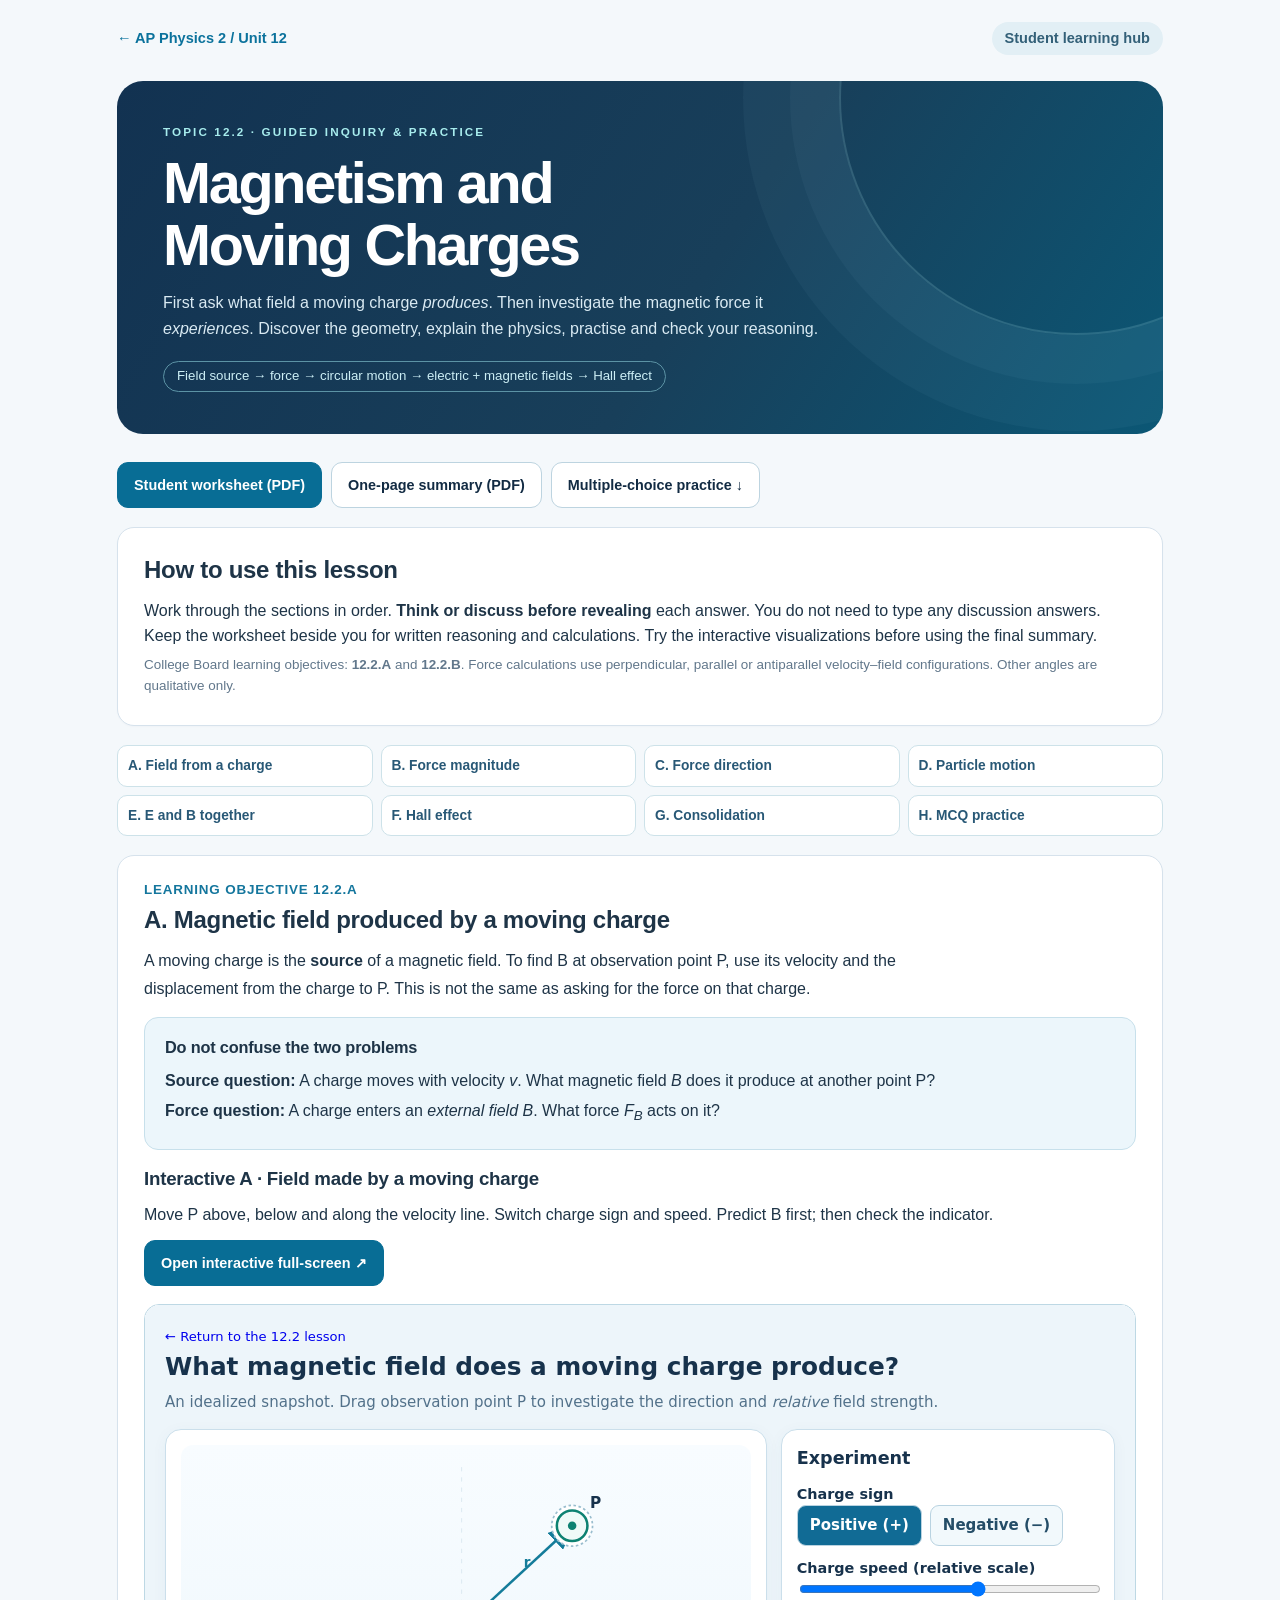
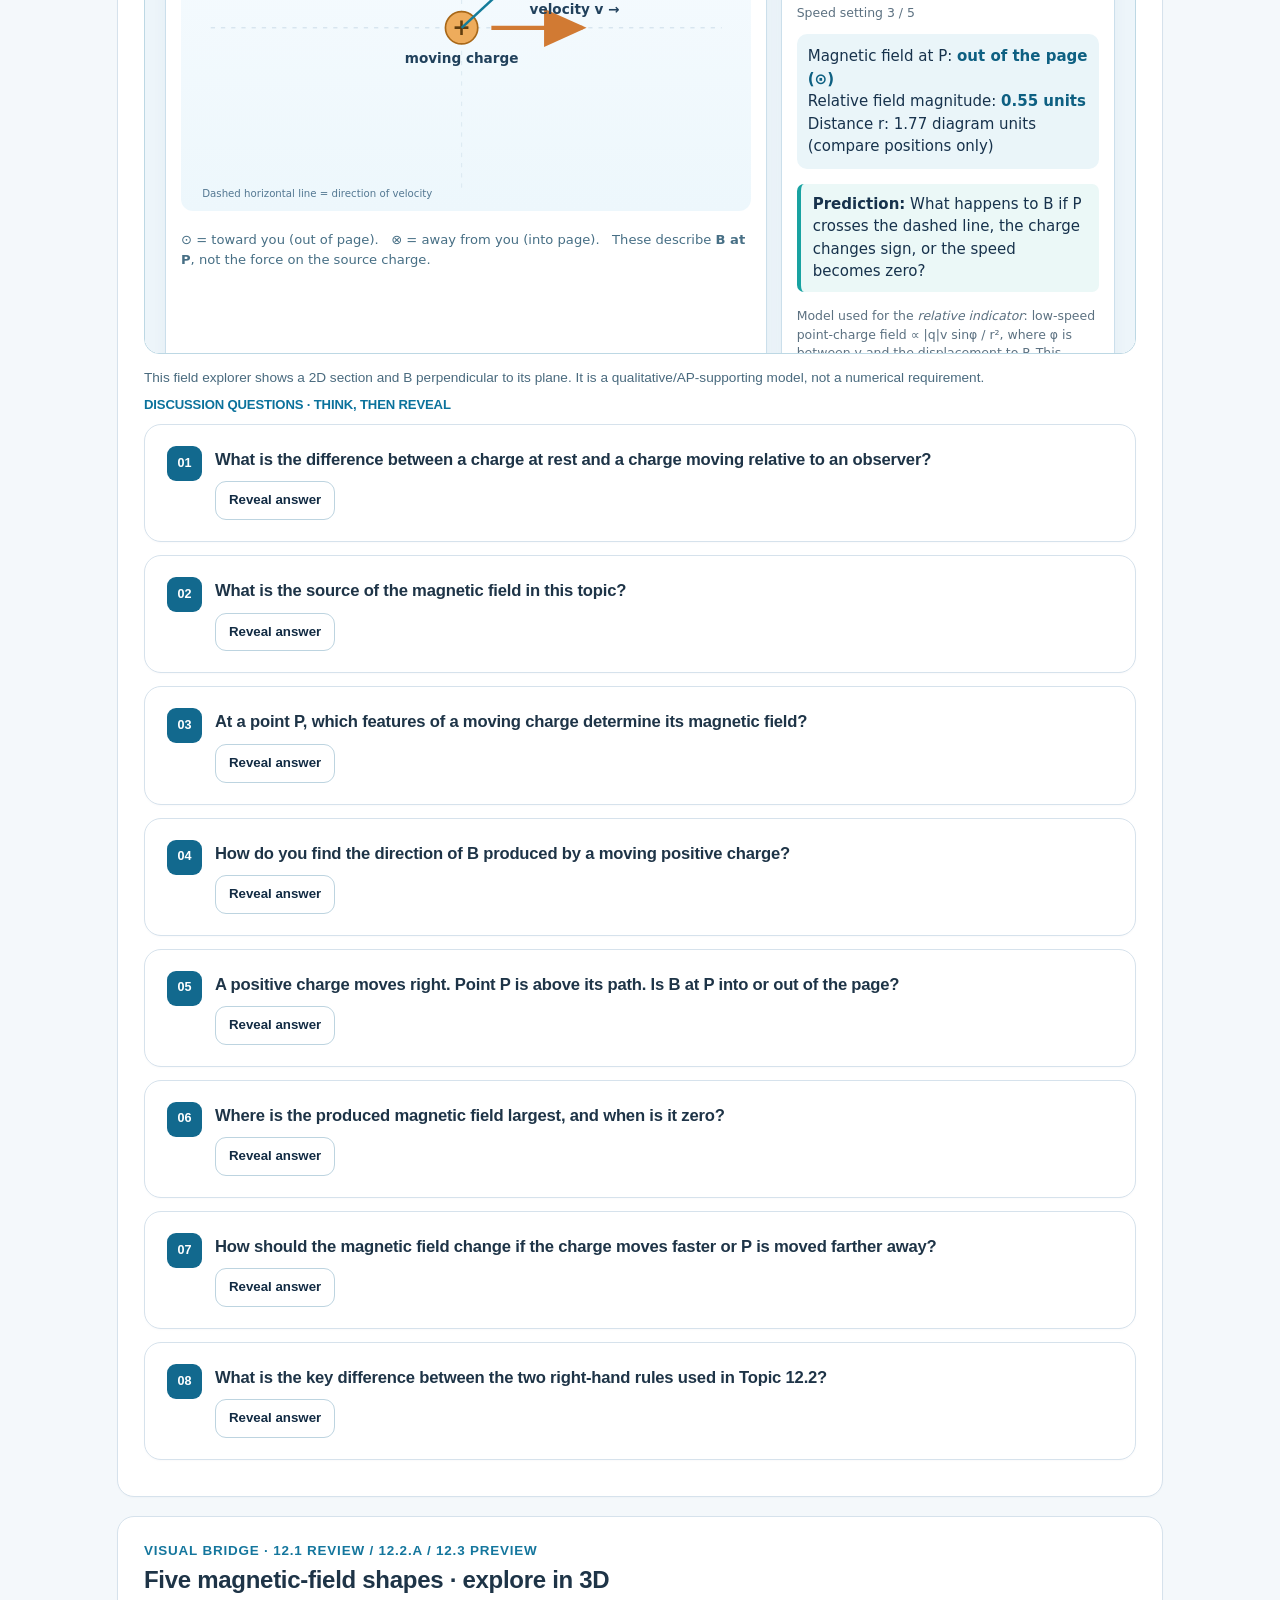
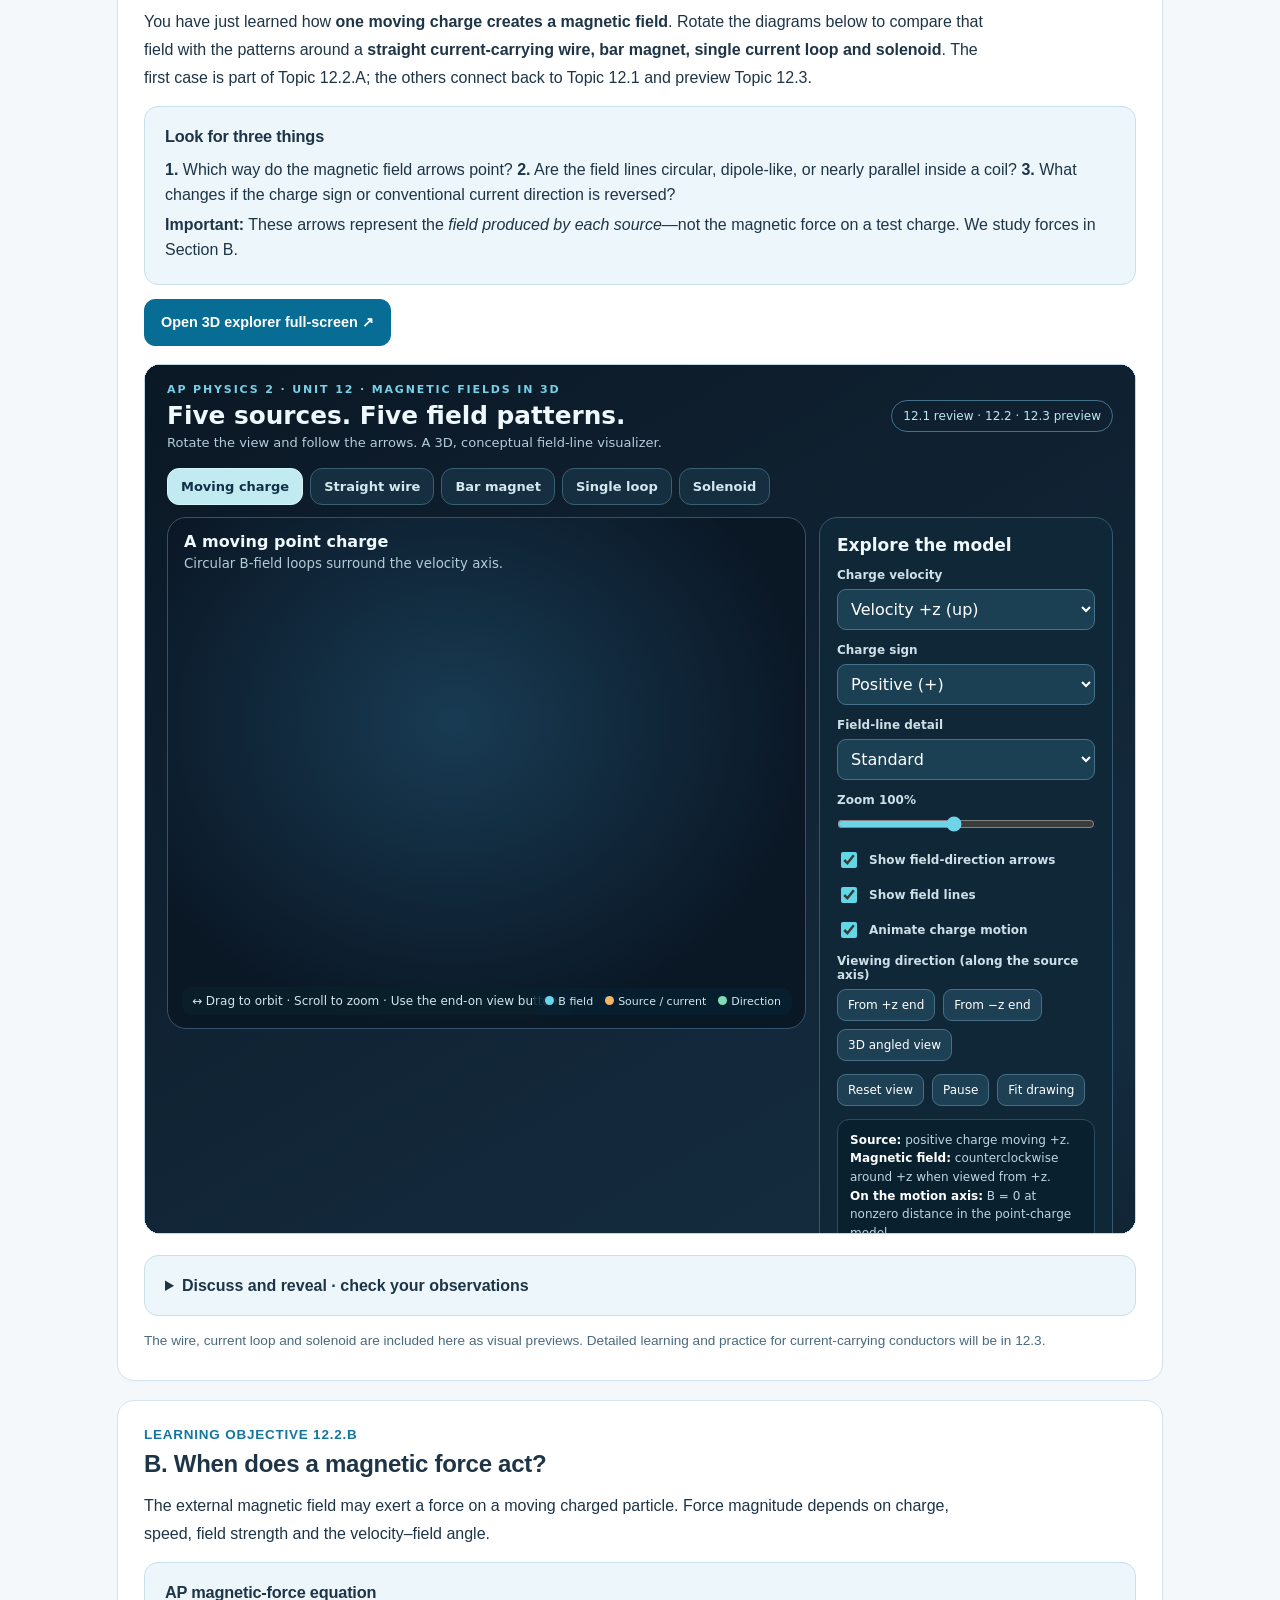
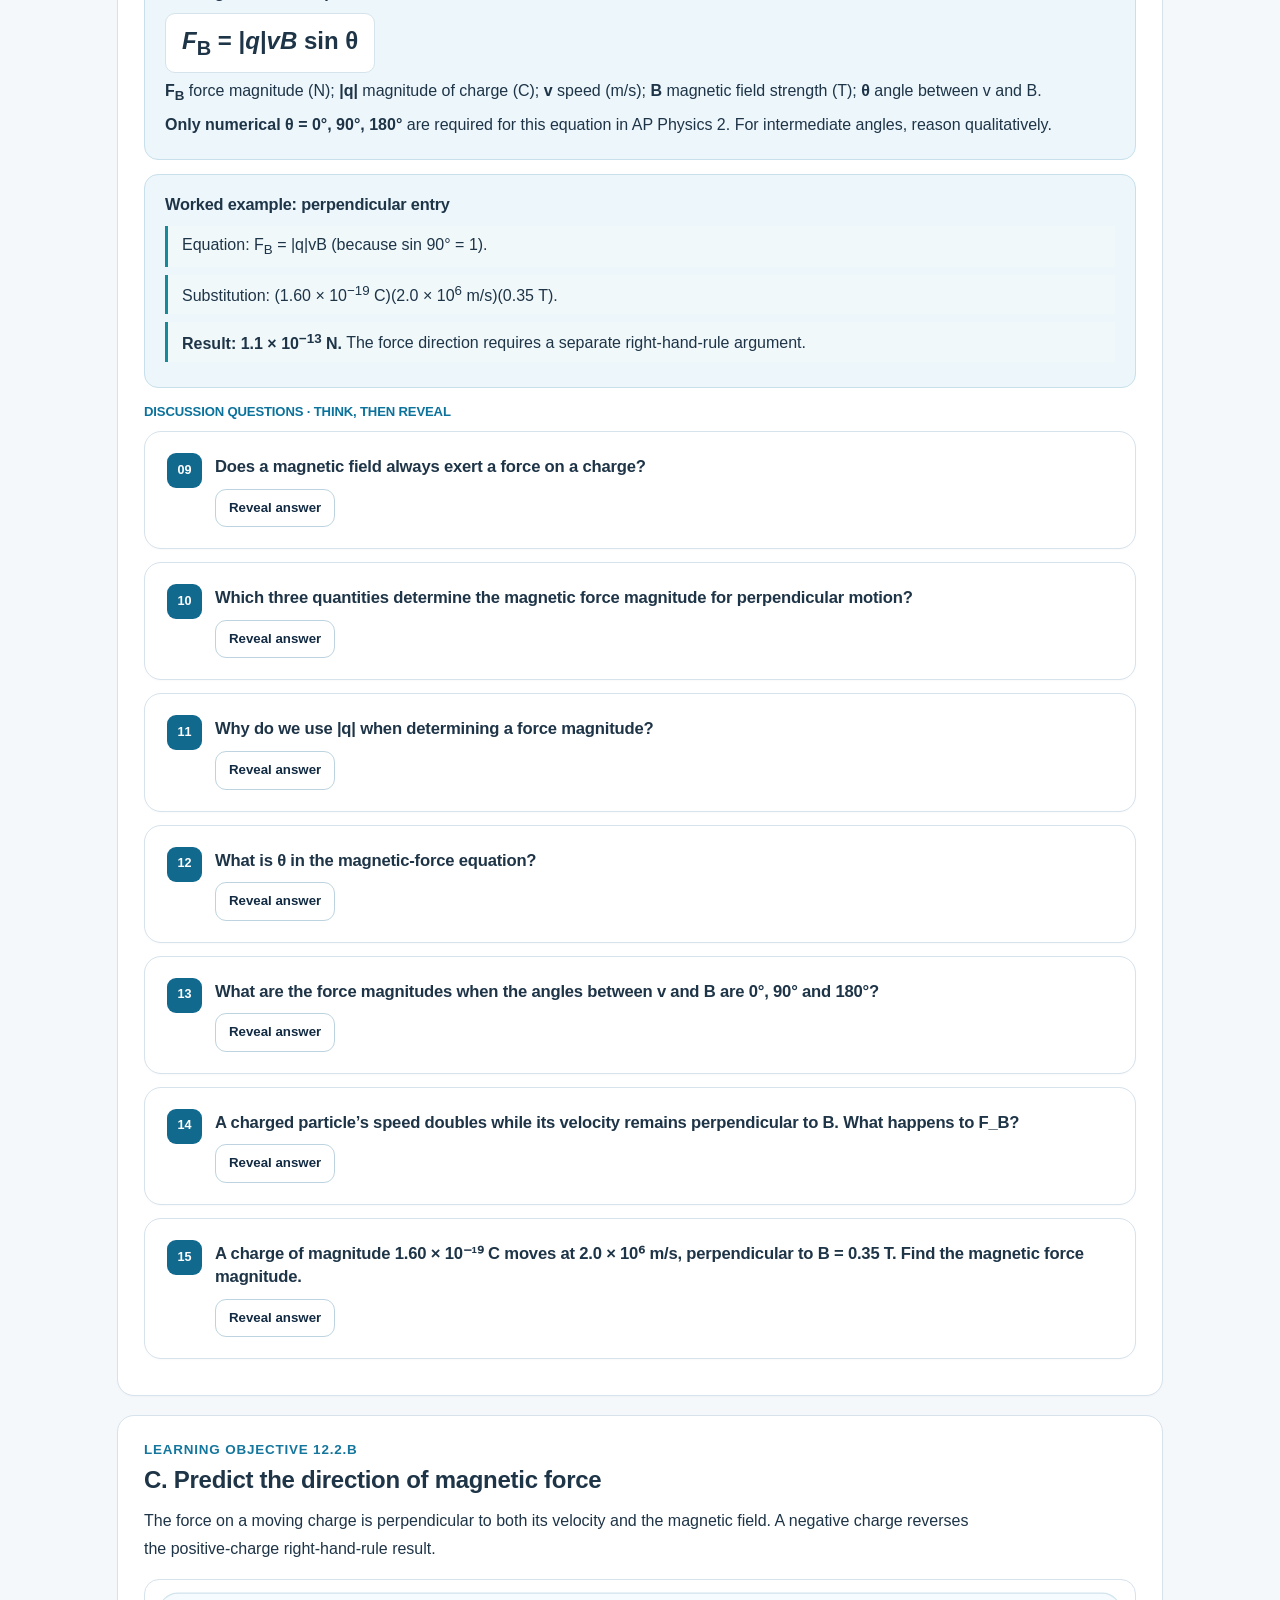
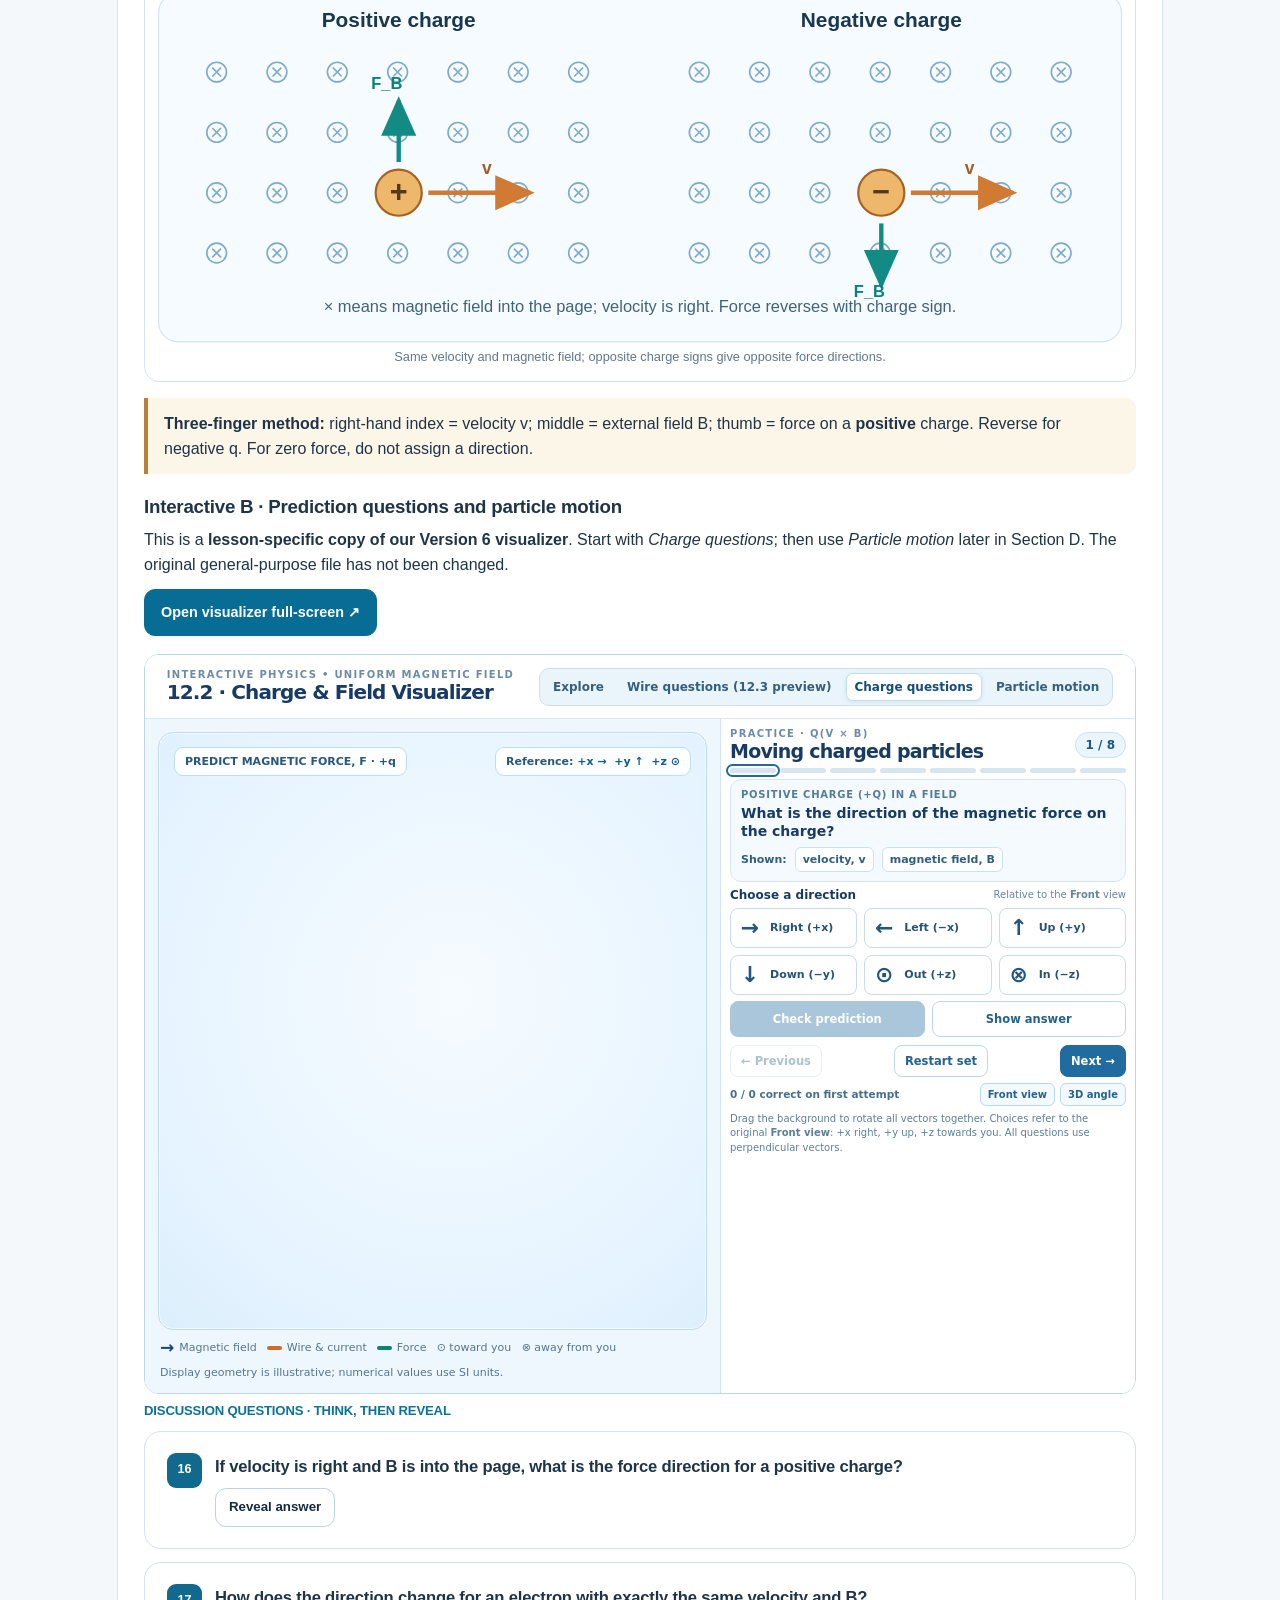
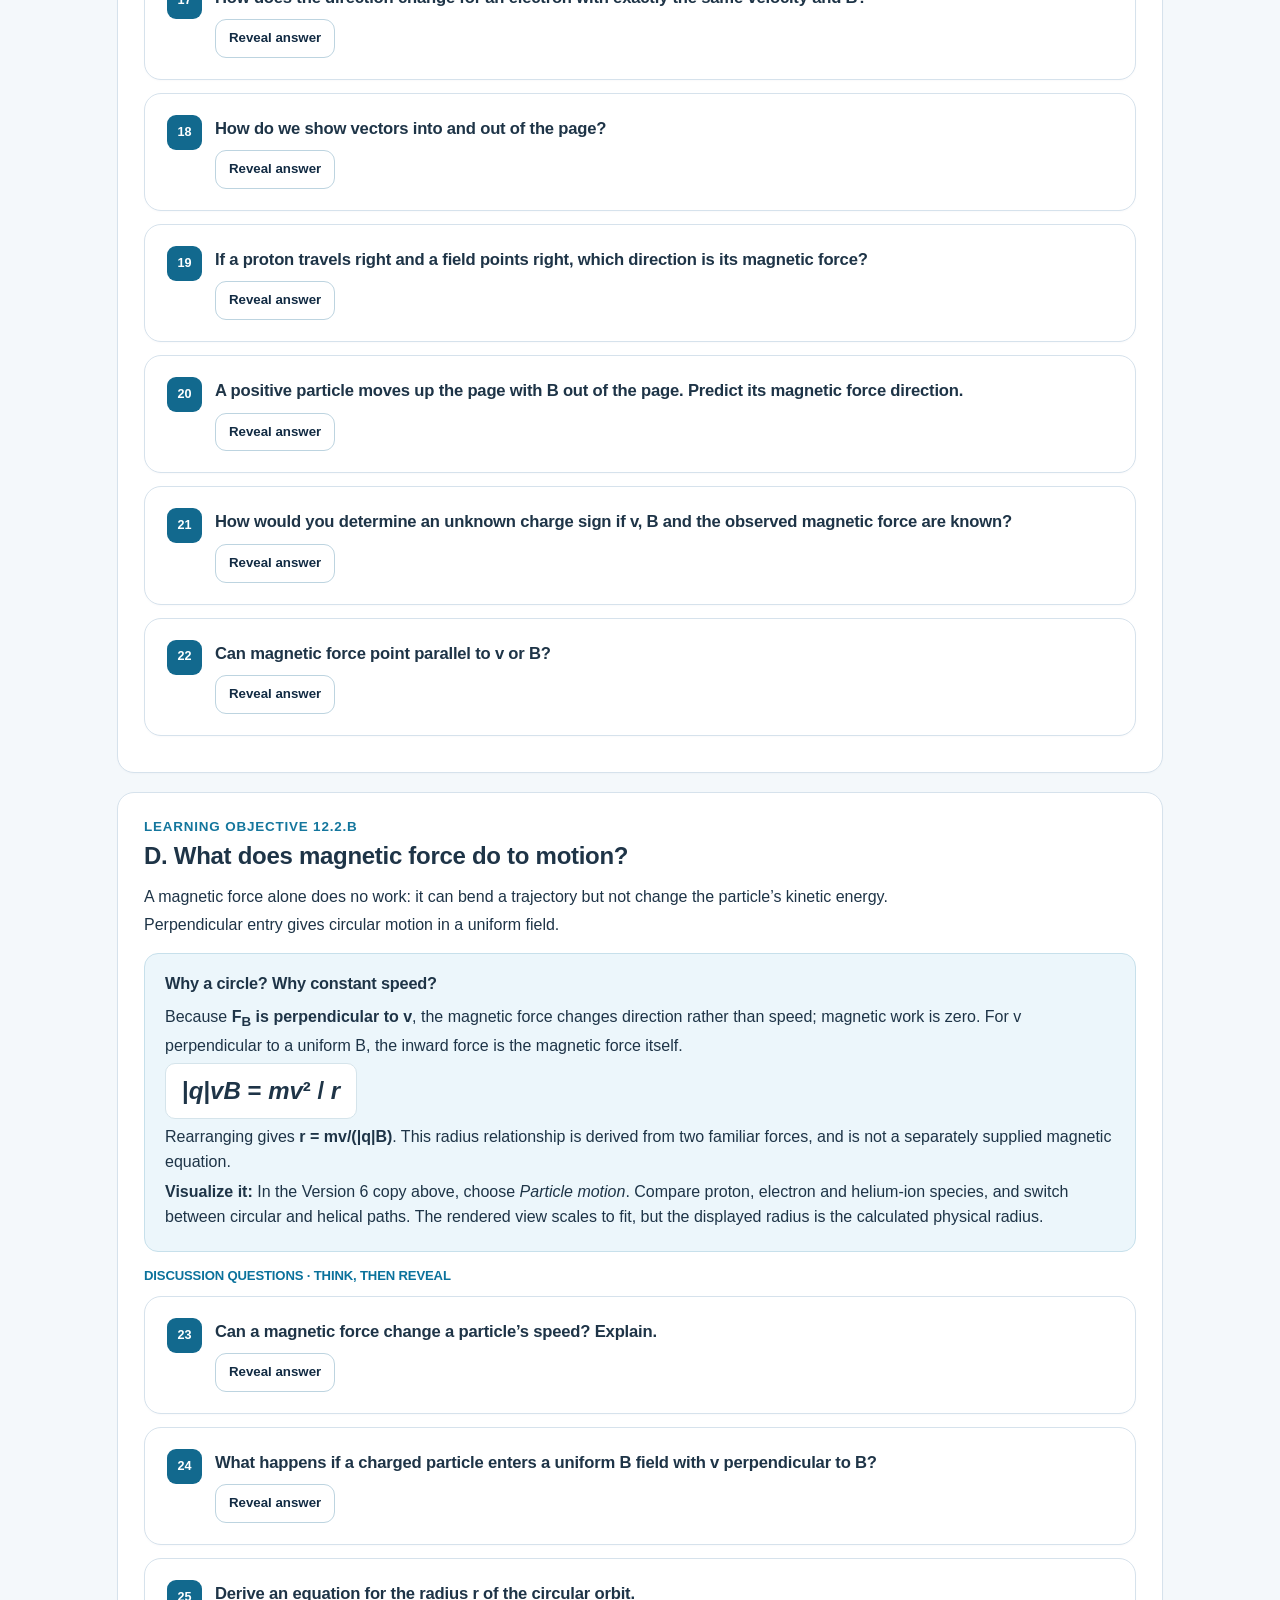
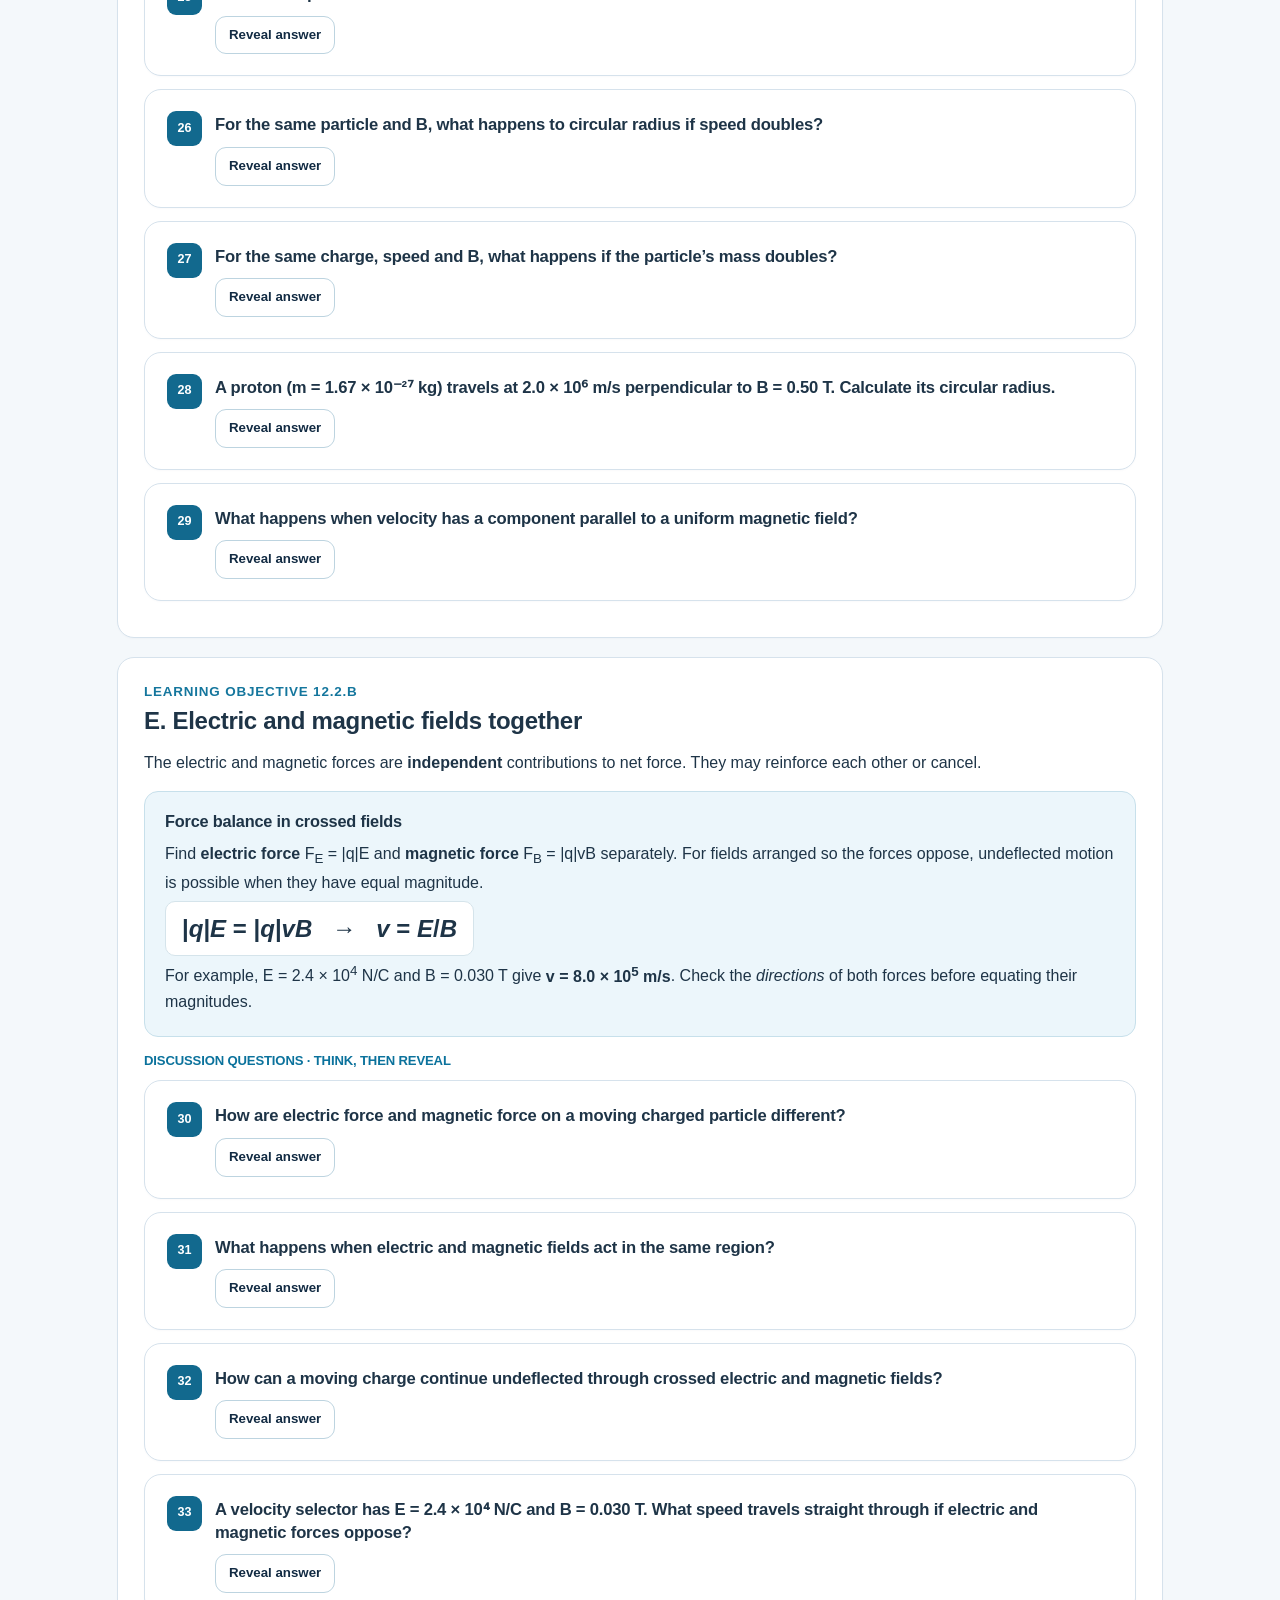
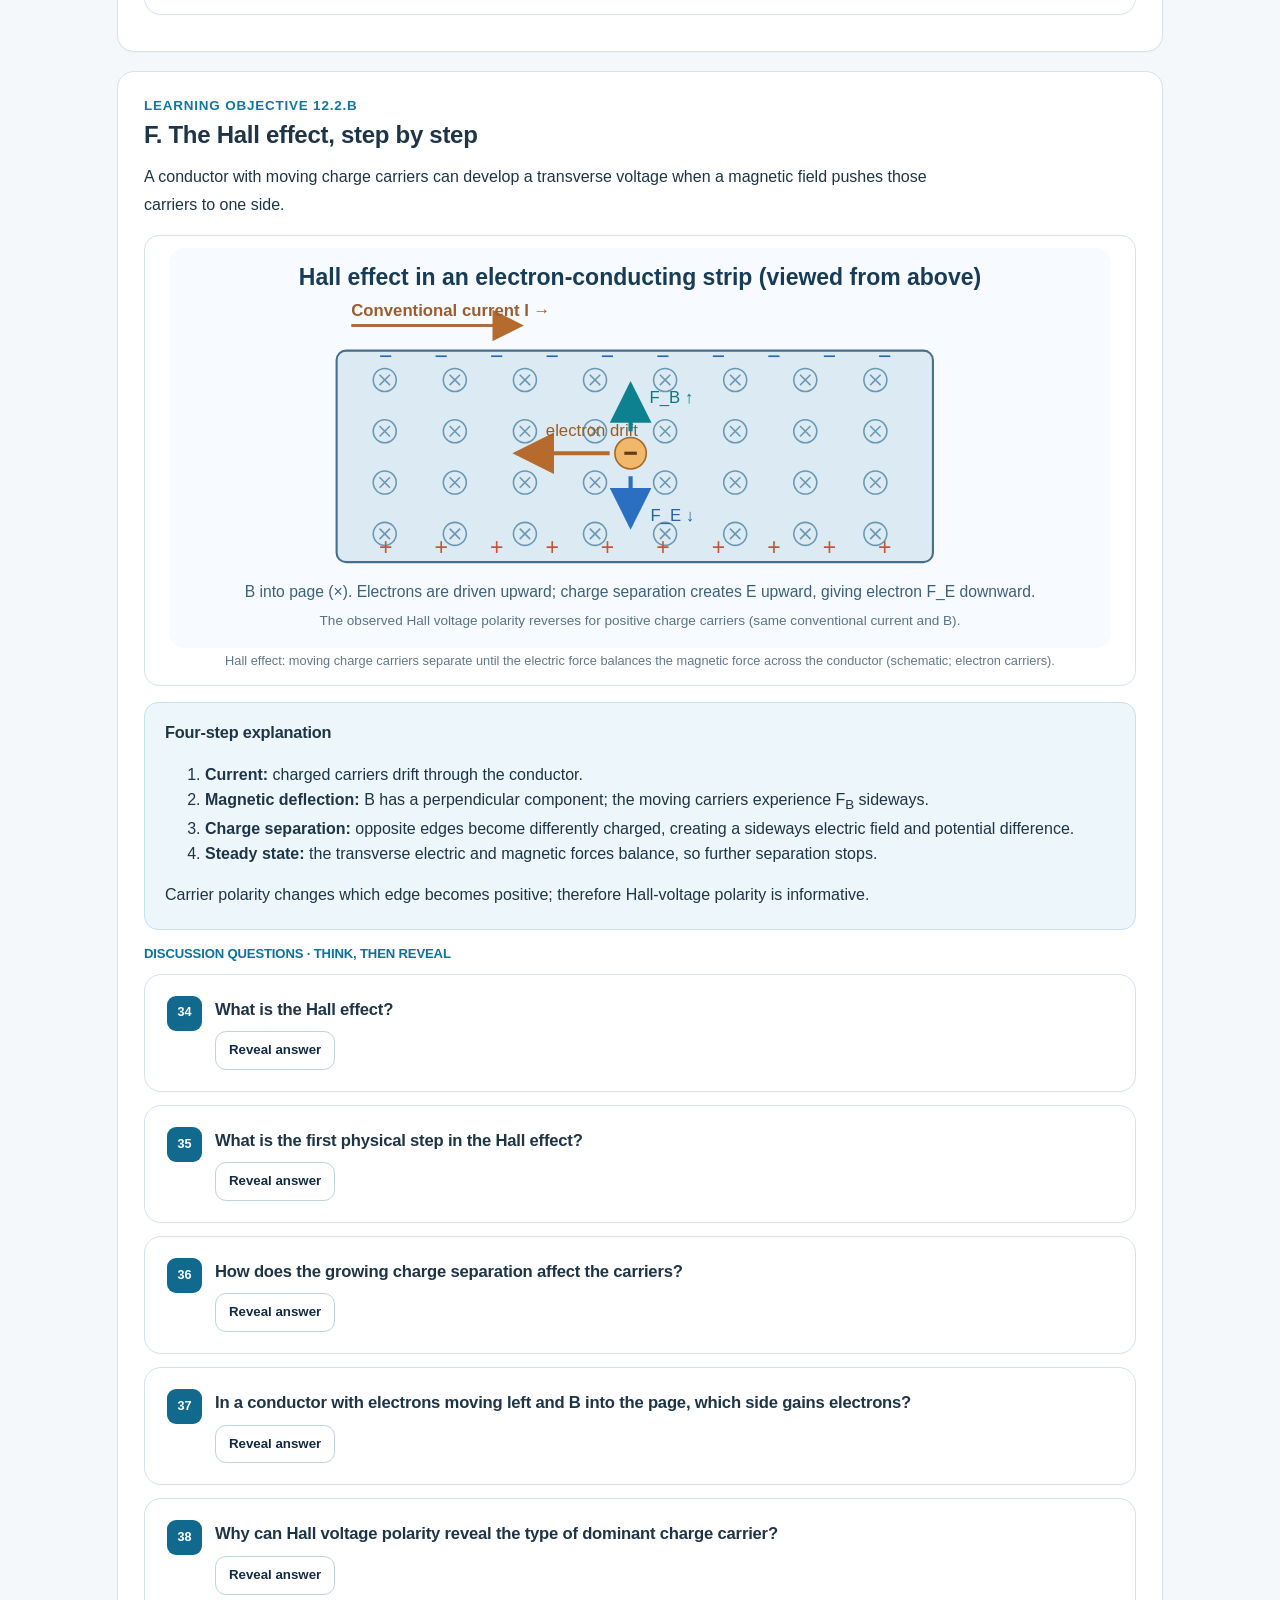
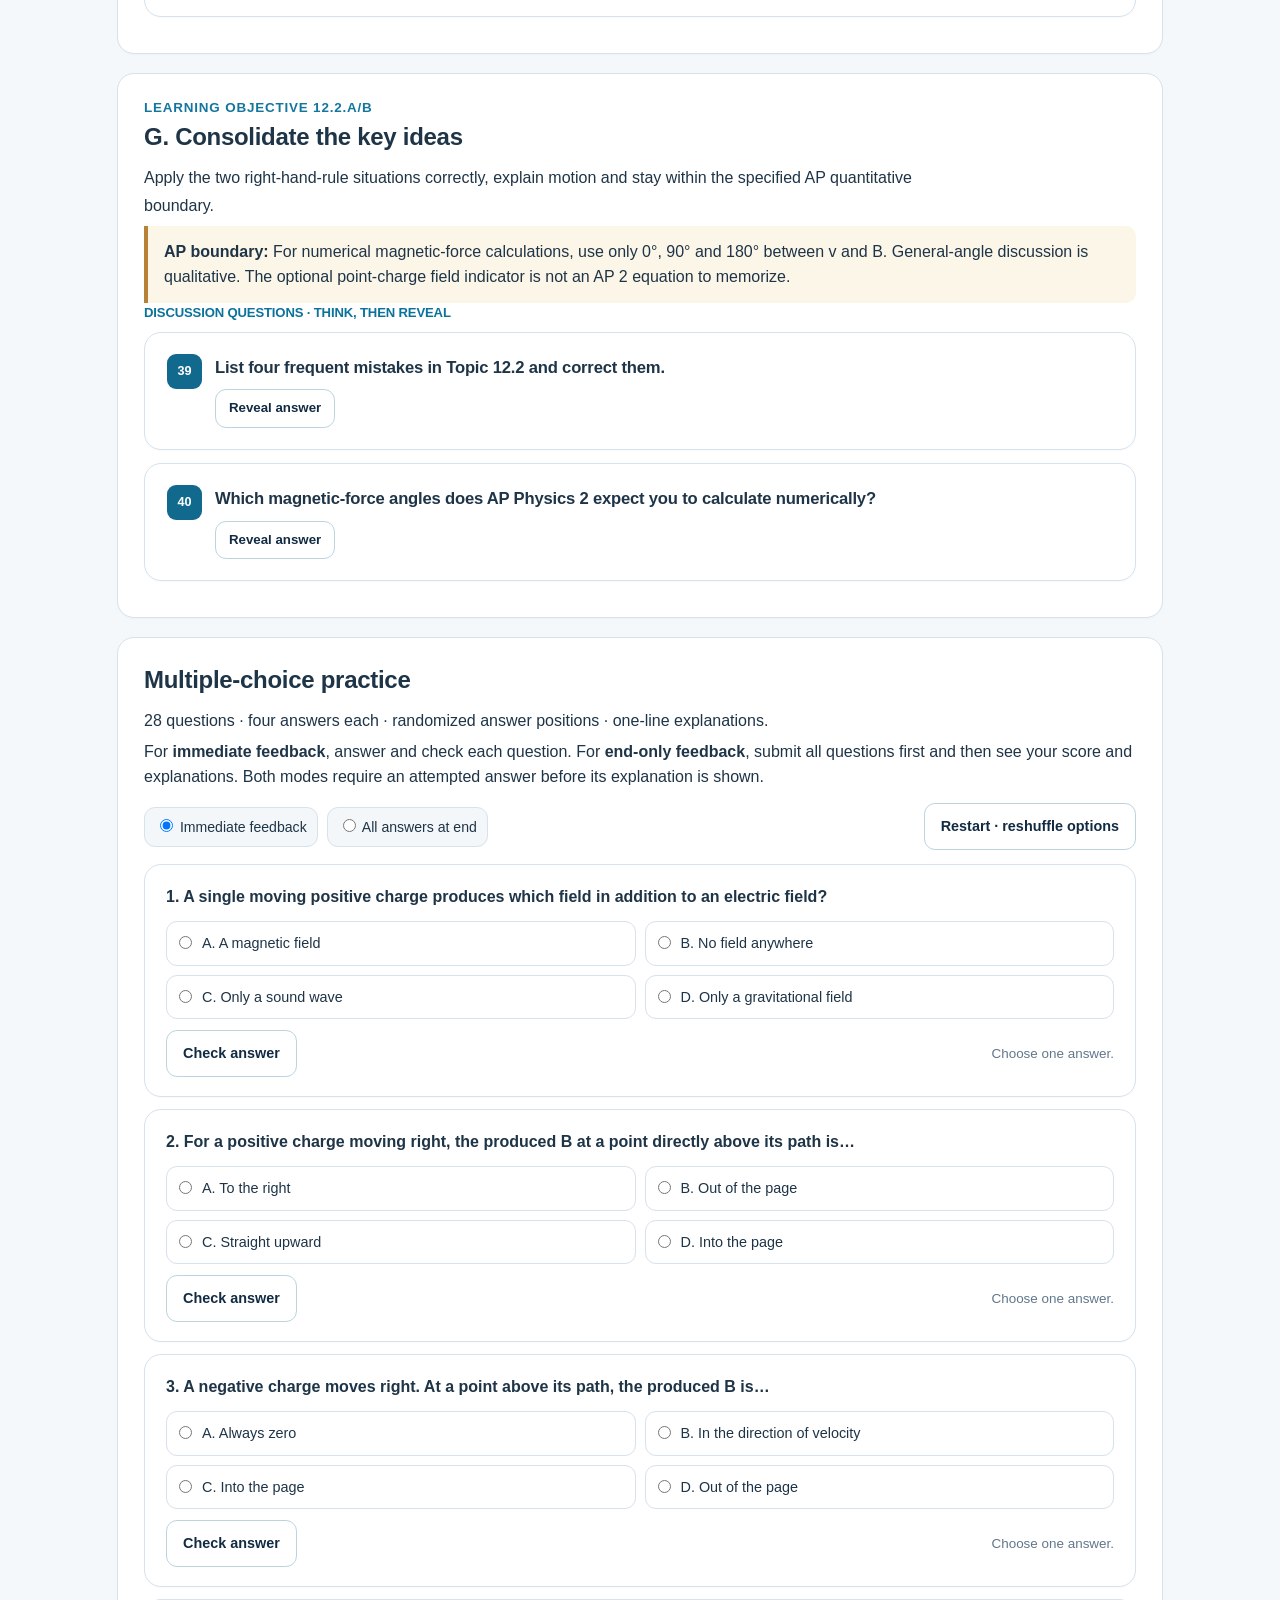
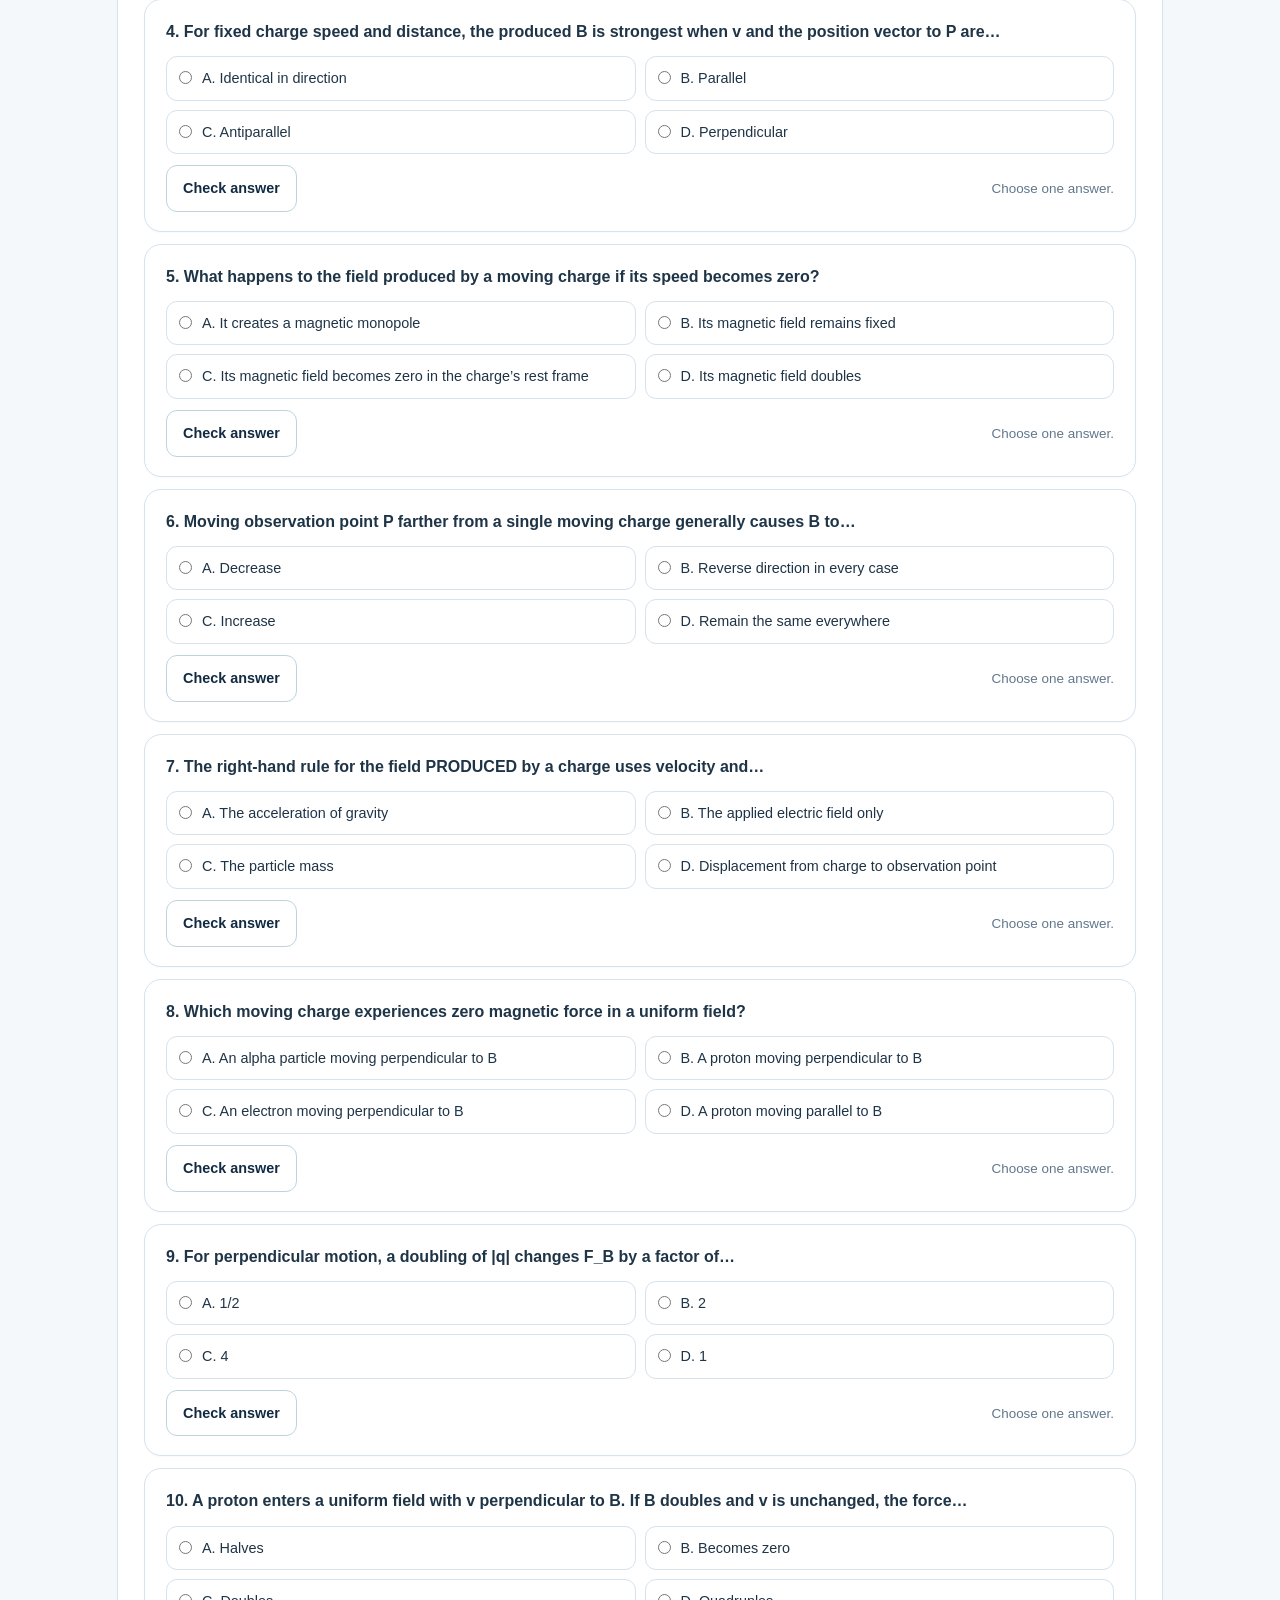
==== commit cd8a4b8c: "Add files via upload" ====
--- a/12.2/index.html
+++ b/12.2/index.html
@@ -2,7 +2,19 @@
 <header class="hero"><div class="eyebrow">Topic 12.2 · Guided inquiry &amp; practice</div><h1>Magnetism and<br>Moving Charges</h1><p>First ask what field a moving charge <em>produces</em>. Then investigate the magnetic force it <em>experiences</em>. Discover the geometry, explain the physics, practise and check your reasoning.</p><span class="chip">Field source → force → circular motion → electric + magnetic fields → Hall effect</span></header>
 <div class="actionrow"><a class="btn primary" href="12.2_Student_Worksheet.pdf" download>Student worksheet (PDF)</a><a class="btn" href="12.2_One_Page_Summary.pdf" download>One-page summary (PDF)</a><a class="btn" href="#quiz">Multiple-choice practice ↓</a></div>
 <section class="panel"><h2>How to use this lesson</h2><p>Work through the sections in order. <strong>Think or discuss before revealing</strong> each answer. You do not need to type any discussion answers. Keep the worksheet beside you for written reasoning and calculations. Try the interactive visualizations before using the final summary.</p><p class="small">College Board learning objectives: <strong>12.2.A</strong> and <strong>12.2.B</strong>. Force calculations use perpendicular, parallel or antiparallel velocity–field configurations. Other angles are qualitative only.</p></section>
-<ul class="toc"><li><a href="#section-a">A. Field from a charge</a></li><li><a href="#section-b">B. Force magnitude</a></li><li><a href="#section-c">C. Force direction</a></li><li><a href="#section-d">D. Particle motion</a></li><li><a href="#section-e">E. E and B together</a></li><li><a href="#section-f">F. Hall effect</a></li><li><a href="#section-g">G. Consolidation</a></li><li><a href="#quiz">H. MCQ practice</a></li></ul><section id="section-a" class="panel"><div class="small" style="font-weight:850;color:#14769d;letter-spacing:.06em">LEARNING OBJECTIVE 12.2.A</div><h2>A. Magnetic field produced by a moving charge</h2><p class="lesson-lead">A moving charge is the <strong>source</strong> of a magnetic field. To find B at observation point P, use its velocity and the displacement from the charge to P. This is not the same as asking for the force on that charge.</p><div class="concept"><h3>Do not confuse the two problems</h3><p><strong>Source question:</strong> A charge moves with velocity <em>v</em>. What magnetic field <em>B</em> does it produce at another point P?</p><p><strong>Force question:</strong> A charge enters an <em>external field B</em>. What force <em>F<sub>B</sub></em> acts on it?</p></div><h3>Interactive A · Field made by a moving charge</h3><p>Move P above, below and along the velocity line. Switch charge sign and speed. Predict B first; then check the indicator.</p><div class="demo-links"><a href="moving-charge-field.html" class="btn primary" target="_blank" rel="noopener">Open interactive full-screen ↗</a></div><iframe class="interactive-frame" src="moving-charge-field.html" loading="lazy" title="Magnetic field produced by a moving charge"></iframe><p class="student-note">This field explorer shows a 2D section and B perpendicular to its plane. It is a qualitative/AP-supporting model, not a numerical requirement.</p><h3 class="group-label">Discussion questions · Think, then reveal</h3><article class="qcard"><div class="qtop"><span class="qnumber">01</span><div style="flex:1"><h3>What is the difference between a charge at rest and a charge moving relative to an observer?</h3><button class="btn revealbtn" type="button" aria-expanded="false" aria-controls="answer1" data-answer="answer1">Reveal answer</button><div class="reveal" id="answer1"><p>A stationary charge produces an electric field. A <strong>moving</strong> charge produces a magnetic field as well. Electric and magnetic fields are related; whether a charge is moving depends on the reference frame.</p></div></div></div></article><article class="qcard"><div class="qtop"><span class="qnumber">02</span><div style="flex:1"><h3>What is the source of the magnetic field in this topic?</h3><button class="btn revealbtn" type="button" aria-expanded="false" aria-controls="answer2" data-answer="answer2">Reveal answer</button><div class="reveal" id="answer2"><p>A <strong>single moving charged object</strong> can produce a magnetic field. Later, current in a wire is modeled as many moving charges.</p></div></div></div></article><article class="qcard"><div class="qtop"><span class="qnumber">03</span><div style="flex:1"><h3>At a point P, which features of a moving charge determine its magnetic field?</h3><button class="btn revealbtn" type="button" aria-expanded="false" aria-controls="answer3" data-answer="answer3">Reveal answer</button><div class="reveal" id="answer3"><p>The magnetic field depends on the <strong>velocity</strong> of the charged object, its <strong>charge sign and magnitude</strong>, and the <strong>distance and direction</strong> from the charge to point P. Direction matters as well as speed.</p></div></div></div></article><article class="qcard"><div class="qtop"><span class="qnumber">04</span><div style="flex:1"><h3>How do you find the direction of B produced by a moving positive charge?</h3><button class="btn revealbtn" type="button" aria-expanded="false" aria-controls="answer4" data-answer="answer4">Reveal answer</button><div class="reveal" id="answer4"><p>Point your right-hand index finger along the charge’s <strong>velocity</strong>, and your middle finger along the displacement <strong>from charge to observation point P</strong>. Your thumb gives the direction of <strong>B at P</strong> for a <strong>positive</strong> charge. For a negative source charge reverse the direction. (An equivalent curl method is acceptable.)</p></div></div></div></article><article class="qcard"><div class="qtop"><span class="qnumber">05</span><div style="flex:1"><h3>A positive charge moves right. Point P is above its path. Is B at P into or out of the page?</h3><button class="btn revealbtn" type="button" aria-expanded="false" aria-controls="answer5" data-answer="answer5">Reveal answer</button><div class="reveal" id="answer5"><p><strong>Out of the page (⊙)</strong>. Velocity is right (+x), displacement toward P has an upward component (+y), and the right-hand-rule direction is +z. For a negative charge it is into the page (⊗).</p></div></div></div></article><article class="qcard"><div class="qtop"><span class="qnumber">06</span><div style="flex:1"><h3>Where is the produced magnetic field largest, and when is it zero?</h3><button class="btn revealbtn" type="button" aria-expanded="false" aria-controls="answer6" data-answer="answer6">Reveal answer</button><div class="reveal" id="answer6"><p>For fixed charge magnitude, speed and distance, the field is <strong>largest when the velocity and the displacement to P are perpendicular</strong>. It is <strong>zero when they are parallel or antiparallel</strong> in the point-charge model.</p></div></div></div></article><article class="qcard"><div class="qtop"><span class="qnumber">07</span><div style="flex:1"><h3>How should the magnetic field change if the charge moves faster or P is moved farther away?</h3><button class="btn revealbtn" type="button" aria-expanded="false" aria-controls="answer7" data-answer="answer7">Reveal answer</button><div class="reveal" id="answer7"><p>Increasing the charge’s speed strengthens the field at a fixed appropriately oriented point. Increasing the distance weakens it. In AP 2, reason about these changes <strong>qualitatively</strong>; a numerical point-charge field equation is not on the AP Physics 2 sheet.</p></div></div></div></article><article class="qcard"><div class="qtop"><span class="qnumber">08</span><div style="flex:1"><h3>What is the key difference between the two right-hand rules used in Topic 12.2?</h3><button class="btn revealbtn" type="button" aria-expanded="false" aria-controls="answer8" data-answer="answer8">Reveal answer</button><div class="reveal" id="answer8"><p><strong>Field produced by a charge:</strong> use velocity and the displacement <em>to the observation point</em> to predict B. <strong>Force on a charge:</strong> use velocity and the <em>external magnetic field</em> to predict F<sub>B</sub>. These are distinct questions and distinct vector pairs.</p></div></div></div></article></section><section id="section-b" class="panel"><div class="small" style="font-weight:850;color:#14769d;letter-spacing:.06em">LEARNING OBJECTIVE 12.2.B</div><h2>B. When does a magnetic force act?</h2><p class="lesson-lead">The external magnetic field may exert a force on a moving charged particle. Force magnitude depends on charge, speed, field strength and the velocity–field angle.</p><div class="concept"><h3>AP magnetic-force equation</h3><div class="equation-large"><i>F</i><sub>B</sub> = |<i>q</i>|<i>vB</i> sin θ</div><p><strong>F<sub>B</sub></strong> force magnitude (N); <strong>|q|</strong> magnitude of charge (C); <strong>v</strong> speed (m/s); <strong>B</strong> magnetic field strength (T); <strong>θ</strong> angle between v and B.</p><p><strong>Only numerical θ = 0°, 90°, 180°</strong> are required for this equation in AP Physics 2. For intermediate angles, reason qualitatively.</p></div><div class="concept"><h3>Worked example: perpendicular entry</h3><div class="worked-step">Equation: F<sub>B</sub> = |q|vB (because sin 90° = 1).</div><div class="worked-step">Substitution: (1.60 × 10<sup>−19</sup> C)(2.0 × 10<sup>6</sup> m/s)(0.35 T).</div><div class="worked-step"><strong>Result: 1.1 × 10<sup>−13</sup> N.</strong> The force direction requires a separate right-hand-rule argument.</div></div><h3 class="group-label">Discussion questions · Think, then reveal</h3><article class="qcard"><div class="qtop"><span class="qnumber">09</span><div style="flex:1"><h3>Does a magnetic field always exert a force on a charge?</h3><button class="btn revealbtn" type="button" aria-expanded="false" aria-controls="answer9" data-answer="answer9">Reveal answer</button><div class="reveal" id="answer9"><p><strong>No.</strong> A stationary charge has no magnetic force. A moving charge has no magnetic force if its velocity is parallel or antiparallel to the magnetic field. Otherwise, a magnetic force can act.</p></div></div></div></article><article class="qcard"><div class="qtop"><span class="qnumber">10</span><div style="flex:1"><h3>Which three quantities determine the magnetic force magnitude for perpendicular motion?</h3><button class="btn revealbtn" type="button" aria-expanded="false" aria-controls="answer10" data-answer="answer10">Reveal answer</button><div class="reveal" id="answer10"><p>For v perpendicular to B, the magnetic force magnitude is <strong>F<sub>B</sub> = |q|vB</strong>: charge magnitude, speed and magnetic field magnitude. F<sub>B</sub> is measured in newtons (N).</p></div></div></div></article><article class="qcard"><div class="qtop"><span class="qnumber">11</span><div style="flex:1"><h3>Why do we use |q| when determining a force magnitude?</h3><button class="btn revealbtn" type="button" aria-expanded="false" aria-controls="answer11" data-answer="answer11">Reveal answer</button><div class="reveal" id="answer11"><p>Force <strong>magnitude</strong> must be nonnegative. The <strong>sign</strong> of q changes force <em>direction</em>, not the magnitude when |q|, v and B are unchanged. The AP sheet writes F<sub>B</sub> = qvB sinθ; for magnitude, interpret q as charge magnitude.</p></div></div></div></article><article class="qcard"><div class="qtop"><span class="qnumber">12</span><div style="flex:1"><h3>What is θ in the magnetic-force equation?</h3><button class="btn revealbtn" type="button" aria-expanded="false" aria-controls="answer12" data-answer="answer12">Reveal answer</button><div class="reveal" id="answer12"><p>θ is the angle <strong>between the particle’s velocity vector and the magnetic field vector</strong>. It is not the angle between force and field. The expression is F<sub>B</sub> = |q|vB sinθ.</p></div></div></div></article><article class="qcard"><div class="qtop"><span class="qnumber">13</span><div style="flex:1"><h3>What are the force magnitudes when the angles between v and B are 0°, 90° and 180°?</h3><button class="btn revealbtn" type="button" aria-expanded="false" aria-controls="answer13" data-answer="answer13">Reveal answer</button><div class="reveal" id="answer13"><p>At <strong>0° or 180°</strong>, sinθ = 0, so the magnetic force is zero. At <strong>90°</strong>, sinθ = 1, so it is maximal: F<sub>B</sub> = |q|vB. These are the quantitative angle cases required in AP Physics 2.</p></div></div></div></article><article class="qcard"><div class="qtop"><span class="qnumber">14</span><div style="flex:1"><h3>A charged particle’s speed doubles while its velocity remains perpendicular to B. What happens to F_B?</h3><button class="btn revealbtn" type="button" aria-expanded="false" aria-controls="answer14" data-answer="answer14">Reveal answer</button><div class="reveal" id="answer14"><p>The force magnitude <strong>doubles</strong>, provided the charge magnitude and field strength remain unchanged. F<sub>B</sub> ∝ v for perpendicular motion.</p></div></div></div></article><article class="qcard"><div class="qtop"><span class="qnumber">15</span><div style="flex:1"><h3>A charge of magnitude 1.60 × 10⁻¹⁹ C moves at 2.0 × 10⁶ m/s, perpendicular to B = 0.35 T. Find the magnetic force magnitude.</h3><button class="btn revealbtn" type="button" aria-expanded="false" aria-controls="answer15" data-answer="answer15">Reveal answer</button><div class="reveal" id="answer15"><p><strong>Equation:</strong> F<sub>B</sub> = |q|vB. <strong>Substitute:</strong> (1.60 × 10⁻¹⁹ C)(2.0 × 10⁶ m/s)(0.35 T). <strong>Answer:</strong> 1.1 × 10⁻¹³ N (two significant figures).</p></div></div></div></article></section><section id="section-c" class="panel"><div class="small" style="font-weight:850;color:#14769d;letter-spacing:.06em">LEARNING OBJECTIVE 12.2.B</div><h2>C. Predict the direction of magnetic force</h2><p class="lesson-lead">The force on a moving charge is perpendicular to both its velocity and the magnetic field. A negative charge reverses the positive-charge right-hand-rule result.</p><figure class="figure"><img src="../assets/force_positive_negative.svg" loading="lazy" alt="Positive and negative charges moving to the right in a magnetic field into the page; positive force upward, negative downward"><figcaption>Same velocity and magnetic field; opposite charge signs give opposite force directions.</figcaption></figure><div class="caution"><strong>Three-finger method:</strong> right-hand index = velocity v; middle = external field B; thumb = force on a <strong>positive</strong> charge. Reverse for negative q. For zero force, do not assign a direction.</div><h3 style="margin:18px 0 6px">Interactive B · Prediction questions and particle motion</h3><p>This is a <strong>lesson-specific copy of our Version 6 visualizer</strong>. Start with <em>Charge questions</em>; then use <em>Particle motion</em> later in Section D. The original general-purpose file has not been changed.</p><div class="demo-links"><a class="btn primary" href="visualizer.html" target="_blank" rel="noopener">Open visualizer full-screen ↗</a></div><iframe class="interactive-frame particle" src="visualizer.html" loading="lazy" title="Charged-particle force and motion visualizer based on Version 6"></iframe><h3 class="group-label">Discussion questions · Think, then reveal</h3><article class="qcard"><div class="qtop"><span class="qnumber">16</span><div style="flex:1"><h3>If velocity is right and B is into the page, what is the force direction for a positive charge?</h3><button class="btn revealbtn" type="button" aria-expanded="false" aria-controls="answer16" data-answer="answer16">Reveal answer</button><div class="reveal" id="answer16"><p><strong>Up the page.</strong> Set index along v (right), middle along B (into page), thumb points upward for positive q.</p><div class="mini-fig"><img src="../assets/force_positive_negative.svg" alt="Physics diagram supporting this answer" loading="lazy"></div></div></div></div></article><article class="qcard"><div class="qtop"><span class="qnumber">17</span><div style="flex:1"><h3>How does the direction change for an electron with exactly the same velocity and B?</h3><button class="btn revealbtn" type="button" aria-expanded="false" aria-controls="answer17" data-answer="answer17">Reveal answer</button><div class="reveal" id="answer17"><p><strong>Down the page.</strong> Apply the right-hand rule for a positive test charge and reverse the answer for the electron’s negative charge.</p></div></div></div></article><article class="qcard"><div class="qtop"><span class="qnumber">18</span><div style="flex:1"><h3>How do we show vectors into and out of the page?</h3><button class="btn revealbtn" type="button" aria-expanded="false" aria-controls="answer18" data-answer="answer18">Reveal answer</button><div class="reveal" id="answer18"><p><strong>⊗ or ×</strong> means into the page (the tail of an arrow). <strong>⊙ or •</strong> means out of the page (the arrow tip approaching you). Use the markings consistently.</p></div></div></div></article><article class="qcard"><div class="qtop"><span class="qnumber">19</span><div style="flex:1"><h3>If a proton travels right and a field points right, which direction is its magnetic force?</h3><button class="btn revealbtn" type="button" aria-expanded="false" aria-controls="answer19" data-answer="answer19">Reveal answer</button><div class="reveal" id="answer19"><p>There is <strong>no magnetic force</strong>, because v and B are parallel. Do not assign a force direction when its magnitude is zero.</p></div></div></div></article><article class="qcard"><div class="qtop"><span class="qnumber">20</span><div style="flex:1"><h3>A positive particle moves up the page with B out of the page. Predict its magnetic force direction.</h3><button class="btn revealbtn" type="button" aria-expanded="false" aria-controls="answer20" data-answer="answer20">Reveal answer</button><div class="reveal" id="answer20"><p><strong>Right</strong> (+x): up (+y) crossed with out of page (+z) is right (+x). A negative charge reverses this.</p></div></div></div></article><article class="qcard"><div class="qtop"><span class="qnumber">21</span><div style="flex:1"><h3>How would you determine an unknown charge sign if v, B and the observed magnetic force are known?</h3><button class="btn revealbtn" type="button" aria-expanded="false" aria-controls="answer21" data-answer="answer21">Reveal answer</button><div class="reveal" id="answer21"><p>Find the right-hand-rule direction for a <strong>hypothetical positive charge</strong>. If the measured force agrees, the charge is positive; if it is opposite, negative. Confirm the force is nonzero.</p></div></div></div></article><article class="qcard"><div class="qtop"><span class="qnumber">22</span><div style="flex:1"><h3>Can magnetic force point parallel to v or B?</h3><button class="btn revealbtn" type="button" aria-expanded="false" aria-controls="answer22" data-answer="answer22">Reveal answer</button><div class="reveal" id="answer22"><p><strong>No.</strong> Whenever a nonzero magnetic force exists, it is perpendicular to both v and B. The force is not normally along the magnetic field lines.</p></div></div></div></article></section><section id="section-d" class="panel"><div class="small" style="font-weight:850;color:#14769d;letter-spacing:.06em">LEARNING OBJECTIVE 12.2.B</div><h2>D. What does magnetic force do to motion?</h2><p class="lesson-lead">A magnetic force alone does no work: it can bend a trajectory but not change the particle’s kinetic energy. Perpendicular entry gives circular motion in a uniform field.</p><div class="concept"><h3>Why a circle? Why constant speed?</h3><p>Because <strong>F<sub>B</sub> is perpendicular to v</strong>, the magnetic force changes direction rather than speed; magnetic work is zero. For v perpendicular to a uniform B, the inward force is the magnetic force itself.</p><div class="equation-large">|<i>q</i>|<i>vB</i> = <i>mv</i>² / <i>r</i></div><p>Rearranging gives <strong>r = mv/(|q|B)</strong>. This radius relationship is derived from two familiar forces, and is not a separately supplied magnetic equation.</p><p><strong>Visualize it:</strong> In the Version 6 copy above, choose <em>Particle motion</em>. Compare proton, electron and helium-ion species, and switch between circular and helical paths. The rendered view scales to fit, but the displayed radius is the calculated physical radius.</p></div><h3 class="group-label">Discussion questions · Think, then reveal</h3><article class="qcard"><div class="qtop"><span class="qnumber">23</span><div style="flex:1"><h3>Can a magnetic force change a particle’s speed? Explain.</h3><button class="btn revealbtn" type="button" aria-expanded="false" aria-controls="answer23" data-answer="answer23">Reveal answer</button><div class="reveal" id="answer23"><p>An isolated <strong>magnetic force does no work</strong> on a charged particle because it is perpendicular to the particle’s instantaneous velocity. It changes <em>direction</em>, not speed or kinetic energy.</p></div></div></div></article><article class="qcard"><div class="qtop"><span class="qnumber">24</span><div style="flex:1"><h3>What happens if a charged particle enters a uniform B field with v perpendicular to B?</h3><button class="btn revealbtn" type="button" aria-expanded="false" aria-controls="answer24" data-answer="answer24">Reveal answer</button><div class="reveal" id="answer24"><p>It can follow a <strong>circular path</strong>, with the magnetic force always directed toward the center. The magnetic force <em>provides</em> the centripetal force; it is not an additional force.</p></div></div></div></article><article class="qcard"><div class="qtop"><span class="qnumber">25</span><div style="flex:1"><h3>Derive an equation for the radius r of the circular orbit.</h3><button class="btn revealbtn" type="button" aria-expanded="false" aria-controls="answer25" data-answer="answer25">Reveal answer</button><div class="reveal" id="answer25"><p>For perpendicular motion set magnetic force equal to required centripetal force: <strong>|q|vB = mv²/r</strong>. Rearrange to <strong>r = mv/(|q|B)</strong>. This is a derived relationship, not a separately listed magnetism equation on the AP Physics 2 sheet.</p></div></div></div></article><article class="qcard"><div class="qtop"><span class="qnumber">26</span><div style="flex:1"><h3>For the same particle and B, what happens to circular radius if speed doubles?</h3><button class="btn revealbtn" type="button" aria-expanded="false" aria-controls="answer26" data-answer="answer26">Reveal answer</button><div class="reveal" id="answer26"><p><strong>Radius doubles.</strong> r ∝ v, keeping m, |q| and B constant. Speed remains constant <em>along each individual circular path</em>.</p></div></div></div></article><article class="qcard"><div class="qtop"><span class="qnumber">27</span><div style="flex:1"><h3>For the same charge, speed and B, what happens if the particle’s mass doubles?</h3><button class="btn revealbtn" type="button" aria-expanded="false" aria-controls="answer27" data-answer="answer27">Reveal answer</button><div class="reveal" id="answer27"><p><strong>Radius doubles</strong>, since r ∝ m. A more massive particle bends less sharply under the same magnetic-force magnitude.</p></div></div></div></article><article class="qcard"><div class="qtop"><span class="qnumber">28</span><div style="flex:1"><h3>A proton (m = 1.67 × 10⁻²⁷ kg) travels at 2.0 × 10⁶ m/s perpendicular to B = 0.50 T. Calculate its circular radius.</h3><button class="btn revealbtn" type="button" aria-expanded="false" aria-controls="answer28" data-answer="answer28">Reveal answer</button><div class="reveal" id="answer28"><p><strong>Start:</strong> |q|vB = mv²/r. <strong>Rearrange:</strong> r = mv/(|q|B). <strong>Substitute:</strong> (1.67 × 10⁻²⁷ × 2.0 × 10⁶)/(1.60 × 10⁻¹⁹ × 0.50). <strong>Answer:</strong> 0.042 m (about 4.2 cm).</p></div></div></div></article><article class="qcard"><div class="qtop"><span class="qnumber">29</span><div style="flex:1"><h3>What happens when velocity has a component parallel to a uniform magnetic field?</h3><button class="btn revealbtn" type="button" aria-expanded="false" aria-controls="answer29" data-answer="answer29">Reveal answer</button><div class="reveal" id="answer29"><p>The <strong>parallel velocity component continues unchanged</strong>; the perpendicular component produces circular motion. Their combination creates a <strong>helical path</strong>. A purely parallel or antiparallel path is straight.</p></div></div></div></article></section><section id="section-e" class="panel"><div class="small" style="font-weight:850;color:#14769d;letter-spacing:.06em">LEARNING OBJECTIVE 12.2.B</div><h2>E. Electric and magnetic fields together</h2><p class="lesson-lead">The electric and magnetic forces are <strong>independent</strong> contributions to net force. They may reinforce each other or cancel.</p><div class="concept"><h3>Force balance in crossed fields</h3><p>Find <strong>electric force</strong> F<sub>E</sub> = |q|E and <strong>magnetic force</strong> F<sub>B</sub> = |q|vB separately. For fields arranged so the forces oppose, undeflected motion is possible when they have equal magnitude.</p><div class="equation-large">|<i>q</i>|<i>E</i> = |<i>q</i>|<i>vB</i> &nbsp; → &nbsp; <i>v</i> = <i>E</i>/<i>B</i></div><p>For example, E = 2.4 × 10<sup>4</sup> N/C and B = 0.030 T give <strong>v = 8.0 × 10<sup>5</sup> m/s</strong>. Check the <em>directions</em> of both forces before equating their magnitudes.</p></div><h3 class="group-label">Discussion questions · Think, then reveal</h3><article class="qcard"><div class="qtop"><span class="qnumber">30</span><div style="flex:1"><h3>How are electric force and magnetic force on a moving charged particle different?</h3><button class="btn revealbtn" type="button" aria-expanded="false" aria-controls="answer30" data-answer="answer30">Reveal answer</button><div class="reveal" id="answer30"><p>An electric field can exert <strong>F<sub>E</sub> = qE</strong> even on a stationary charge; its force can change kinetic energy. Magnetic force depends on the charge’s motion relative to B, is perpendicular to its velocity, and does <strong>no work</strong> by itself.</p></div></div></div></article><article class="qcard"><div class="qtop"><span class="qnumber">31</span><div style="flex:1"><h3>What happens when electric and magnetic fields act in the same region?</h3><button class="btn revealbtn" type="button" aria-expanded="false" aria-controls="answer31" data-answer="answer31">Reveal answer</button><div class="reveal" id="answer31"><p>The charge experiences <strong>independent electric and magnetic forces</strong>. Determine each force separately and add the forces as <strong>vectors</strong> to obtain the net force.</p></div></div></div></article><article class="qcard"><div class="qtop"><span class="qnumber">32</span><div style="flex:1"><h3>How can a moving charge continue undeflected through crossed electric and magnetic fields?</h3><button class="btn revealbtn" type="button" aria-expanded="false" aria-controls="answer32" data-answer="answer32">Reveal answer</button><div class="reveal" id="answer32"><p>If the electric and magnetic forces are <strong>opposite and equal</strong>, the net force is zero. For perpendicular motion with appropriate directions: |q|E = |q|vB, so <strong>v = E/B</strong> (a derived relation).</p></div></div></div></article><article class="qcard"><div class="qtop"><span class="qnumber">33</span><div style="flex:1"><h3>A velocity selector has E = 2.4 × 10⁴ N/C and B = 0.030 T. What speed travels straight through if electric and magnetic forces oppose?</h3><button class="btn revealbtn" type="button" aria-expanded="false" aria-controls="answer33" data-answer="answer33">Reveal answer</button><div class="reveal" id="answer33"><p><strong>Balance:</strong> |q|E = |q|vB. <strong>Rearrange:</strong> v = E/B = (2.4 × 10⁴)/(0.030). <strong>Answer:</strong> 8.0 × 10⁵ m/s. The direction of each force must be verified separately.</p></div></div></div></article></section><section id="section-f" class="panel"><div class="small" style="font-weight:850;color:#14769d;letter-spacing:.06em">LEARNING OBJECTIVE 12.2.B</div><h2>F. The Hall effect, step by step</h2><p class="lesson-lead">A conductor with moving charge carriers can develop a transverse voltage when a magnetic field pushes those carriers to one side.</p><figure class="figure"><img src="../assets/hall_effect_electrons.svg" loading="lazy" alt="Electron drift to the left, magnetic field into the page. Electrons collect at the upper edge, with transverse magnetic force upward and opposing electric force downward."><figcaption>Hall effect: moving charge carriers separate until the electric force balances the magnetic force across the conductor (schematic; electron carriers).</figcaption></figure><div class="concept"><h3>Four-step explanation</h3><ol><li><strong>Current:</strong> charged carriers drift through the conductor.</li><li><strong>Magnetic deflection:</strong> B has a perpendicular component; the moving carriers experience F<sub>B</sub> sideways.</li><li><strong>Charge separation:</strong> opposite edges become differently charged, creating a sideways electric field and potential difference.</li><li><strong>Steady state:</strong> the transverse electric and magnetic forces balance, so further separation stops.</li></ol><p>Carrier polarity changes which edge becomes positive; therefore Hall-voltage polarity is informative.</p></div><h3 class="group-label">Discussion questions · Think, then reveal</h3><article class="qcard"><div class="qtop"><span class="qnumber">34</span><div style="flex:1"><h3>What is the Hall effect?</h3><button class="btn revealbtn" type="button" aria-expanded="false" aria-controls="answer34" data-answer="answer34">Reveal answer</button><div class="reveal" id="answer34"><p>A <strong>transverse potential difference</strong> develops across a conducting material when moving charge carriers experience a sideways magnetic force from an external B field with a perpendicular component.</p></div></div></div></article><article class="qcard"><div class="qtop"><span class="qnumber">35</span><div style="flex:1"><h3>What is the first physical step in the Hall effect?</h3><button class="btn revealbtn" type="button" aria-expanded="false" aria-controls="answer35" data-answer="answer35">Reveal answer</button><div class="reveal" id="answer35"><p>Charge carriers moving through the conductor experience a <strong>magnetic force sideways</strong> (perpendicular to the carrier drift velocity and B), so positive or negative charges begin to accumulate on one side.</p></div></div></div></article><article class="qcard"><div class="qtop"><span class="qnumber">36</span><div style="flex:1"><h3>How does the growing charge separation affect the carriers?</h3><button class="btn revealbtn" type="button" aria-expanded="false" aria-controls="answer36" data-answer="answer36">Reveal answer</button><div class="reveal" id="answer36"><p>Separated charges produce a <strong>transverse electric field</strong>. The electric force due to this field opposes the magnetic deflection. Charge separation builds until transverse forces balance in steady state.</p><div class="mini-fig"><img src="../assets/hall_effect_electrons.svg" alt="Physics diagram supporting this answer" loading="lazy"></div></div></div></div></article><article class="qcard"><div class="qtop"><span class="qnumber">37</span><div style="flex:1"><h3>In a conductor with electrons moving left and B into the page, which side gains electrons?</h3><button class="btn revealbtn" type="button" aria-expanded="false" aria-controls="answer37" data-answer="answer37">Reveal answer</button><div class="reveal" id="answer37"><p>The magnetic force on electrons is <strong>upward</strong>. Electrons accumulate at the <strong>upper</strong> edge (negative), leaving the lower edge positive. The Hall electric field points upward; electric force on electrons points downward.</p></div></div></div></article><article class="qcard"><div class="qtop"><span class="qnumber">38</span><div style="flex:1"><h3>Why can Hall voltage polarity reveal the type of dominant charge carrier?</h3><button class="btn revealbtn" type="button" aria-expanded="false" aria-controls="answer38" data-answer="answer38">Reveal answer</button><div class="reveal" id="answer38"><p>For fixed conventional current and magnetic-field directions, <strong>positive and negative carriers accumulate opposite polarities</strong> across the conductor. This changes the sign of the measured Hall voltage.</p></div></div></div></article></section><section id="section-g" class="panel"><div class="small" style="font-weight:850;color:#14769d;letter-spacing:.06em">LEARNING OBJECTIVE 12.2.A/B</div><h2>G. Consolidate the key ideas</h2><p class="lesson-lead">Apply the two right-hand-rule situations correctly, explain motion and stay within the specified AP quantitative boundary.</p><div class="caution"><strong>AP boundary:</strong> For numerical magnetic-force calculations, use only 0°, 90° and 180° between v and B. General-angle discussion is qualitative. The optional point-charge field indicator is not an AP 2 equation to memorize.</div><h3 class="group-label">Discussion questions · Think, then reveal</h3><article class="qcard"><div class="qtop"><span class="qnumber">39</span><div style="flex:1"><h3>List four frequent mistakes in Topic 12.2 and correct them.</h3><button class="btn revealbtn" type="button" aria-expanded="false" aria-controls="answer39" data-answer="answer39">Reveal answer</button><div class="reveal" id="answer39"><p>(1) Treating the field <em>produced by</em> a charge as the force <em>on</em> it: use the correct vector pair. (2) Forgetting to reverse force direction for a negative charge. (3) Claiming B speeds the particle up: it changes direction, not speed. (4) Adding a separate “centripetal force”: F<sub>B</sub> is the inward net force in the circular-motion case.</p></div></div></div></article><article class="qcard"><div class="qtop"><span class="qnumber">40</span><div style="flex:1"><h3>Which magnetic-force angles does AP Physics 2 expect you to calculate numerically?</h3><button class="btn revealbtn" type="button" aria-expanded="false" aria-controls="answer40" data-answer="answer40">Reveal answer</button><div class="reveal" id="answer40"><p>Only <strong>0°, 90°, and 180°</strong> between v and B for numerical force calculations. Other angles may be discussed qualitatively, including whether force is zero, maximum or intermediate.</p></div></div></div></article></section><section id="quiz" class="panel"><h2>Multiple-choice practice</h2><p>28 questions · four answers each · randomized answer positions · one-line explanations.</p><p>For <strong>immediate feedback</strong>, answer and check each question. For <strong>end-only feedback</strong>, submit all questions first and then see your score and explanations. Both modes require an attempted answer before its explanation is shown.</p><div class="quiztoolbar"><div class="mode"><label><input type="radio" name="mode" value="immediate" checked> Immediate feedback</label><label><input type="radio" name="mode" value="end"> All answers at end</label></div><button class="btn" id="restartQuiz" type="button">Restart · reshuffle options</button></div><div id="quizItems"></div><div class="actionrow"><button class="btn primary" id="finishQuiz" type="button">Finish &amp; view score</button></div><div class="score" id="scorePanel" aria-live="polite"></div></section>
+<ul class="toc"><li><a href="#section-a">A. Field from a charge</a></li><li><a href="#section-b">B. Force magnitude</a></li><li><a href="#section-c">C. Force direction</a></li><li><a href="#section-d">D. Particle motion</a></li><li><a href="#section-e">E. E and B together</a></li><li><a href="#section-f">F. Hall effect</a></li><li><a href="#section-g">G. Consolidation</a></li><li><a href="#quiz">H. MCQ practice</a></li></ul><section id="section-a" class="panel"><div class="small" style="font-weight:850;color:#14769d;letter-spacing:.06em">LEARNING OBJECTIVE 12.2.A</div><h2>A. Magnetic field produced by a moving charge</h2><p class="lesson-lead">A moving charge is the <strong>source</strong> of a magnetic field. To find B at observation point P, use its velocity and the displacement from the charge to P. This is not the same as asking for the force on that charge.</p><div class="concept"><h3>Do not confuse the two problems</h3><p><strong>Source question:</strong> A charge moves with velocity <em>v</em>. What magnetic field <em>B</em> does it produce at another point P?</p><p><strong>Force question:</strong> A charge enters an <em>external field B</em>. What force <em>F<sub>B</sub></em> acts on it?</p></div><h3>Interactive A · Field made by a moving charge</h3><p>Move P above, below and along the velocity line. Switch charge sign and speed. Predict B first; then check the indicator.</p><div class="demo-links"><a href="moving-charge-field.html" class="btn primary" target="_blank" rel="noopener">Open interactive full-screen ↗</a></div><iframe class="interactive-frame" src="moving-charge-field.html" loading="lazy" title="Magnetic field produced by a moving charge"></iframe><p class="student-note">This field explorer shows a 2D section and B perpendicular to its plane. It is a qualitative/AP-supporting model, not a numerical requirement.</p><h3 class="group-label">Discussion questions · Think, then reveal</h3><article class="qcard"><div class="qtop"><span class="qnumber">01</span><div style="flex:1"><h3>What is the difference between a charge at rest and a charge moving relative to an observer?</h3><button class="btn revealbtn" type="button" aria-expanded="false" aria-controls="answer1" data-answer="answer1">Reveal answer</button><div class="reveal" id="answer1"><p>A stationary charge produces an electric field. A <strong>moving</strong> charge produces a magnetic field as well. Electric and magnetic fields are related; whether a charge is moving depends on the reference frame.</p></div></div></div></article><article class="qcard"><div class="qtop"><span class="qnumber">02</span><div style="flex:1"><h3>What is the source of the magnetic field in this topic?</h3><button class="btn revealbtn" type="button" aria-expanded="false" aria-controls="answer2" data-answer="answer2">Reveal answer</button><div class="reveal" id="answer2"><p>A <strong>single moving charged object</strong> can produce a magnetic field. Later, current in a wire is modeled as many moving charges.</p></div></div></div></article><article class="qcard"><div class="qtop"><span class="qnumber">03</span><div style="flex:1"><h3>At a point P, which features of a moving charge determine its magnetic field?</h3><button class="btn revealbtn" type="button" aria-expanded="false" aria-controls="answer3" data-answer="answer3">Reveal answer</button><div class="reveal" id="answer3"><p>The magnetic field depends on the <strong>velocity</strong> of the charged object, its <strong>charge sign and magnitude</strong>, and the <strong>distance and direction</strong> from the charge to point P. Direction matters as well as speed.</p></div></div></div></article><article class="qcard"><div class="qtop"><span class="qnumber">04</span><div style="flex:1"><h3>How do you find the direction of B produced by a moving positive charge?</h3><button class="btn revealbtn" type="button" aria-expanded="false" aria-controls="answer4" data-answer="answer4">Reveal answer</button><div class="reveal" id="answer4"><p>Point your right-hand index finger along the charge’s <strong>velocity</strong>, and your middle finger along the displacement <strong>from charge to observation point P</strong>. Your thumb gives the direction of <strong>B at P</strong> for a <strong>positive</strong> charge. For a negative source charge reverse the direction. (An equivalent curl method is acceptable.)</p></div></div></div></article><article class="qcard"><div class="qtop"><span class="qnumber">05</span><div style="flex:1"><h3>A positive charge moves right. Point P is above its path. Is B at P into or out of the page?</h3><button class="btn revealbtn" type="button" aria-expanded="false" aria-controls="answer5" data-answer="answer5">Reveal answer</button><div class="reveal" id="answer5"><p><strong>Out of the page (⊙)</strong>. Velocity is right (+x), displacement toward P has an upward component (+y), and the right-hand-rule direction is +z. For a negative charge it is into the page (⊗).</p></div></div></div></article><article class="qcard"><div class="qtop"><span class="qnumber">06</span><div style="flex:1"><h3>Where is the produced magnetic field largest, and when is it zero?</h3><button class="btn revealbtn" type="button" aria-expanded="false" aria-controls="answer6" data-answer="answer6">Reveal answer</button><div class="reveal" id="answer6"><p>For fixed charge magnitude, speed and distance, the field is <strong>largest when the velocity and the displacement to P are perpendicular</strong>. It is <strong>zero when they are parallel or antiparallel</strong> in the point-charge model.</p></div></div></div></article><article class="qcard"><div class="qtop"><span class="qnumber">07</span><div style="flex:1"><h3>How should the magnetic field change if the charge moves faster or P is moved farther away?</h3><button class="btn revealbtn" type="button" aria-expanded="false" aria-controls="answer7" data-answer="answer7">Reveal answer</button><div class="reveal" id="answer7"><p>Increasing the charge’s speed strengthens the field at a fixed appropriately oriented point. Increasing the distance weakens it. In AP 2, reason about these changes <strong>qualitatively</strong>; a numerical point-charge field equation is not on the AP Physics 2 sheet.</p></div></div></div></article><article class="qcard"><div class="qtop"><span class="qnumber">08</span><div style="flex:1"><h3>What is the key difference between the two right-hand rules used in Topic 12.2?</h3><button class="btn revealbtn" type="button" aria-expanded="false" aria-controls="answer8" data-answer="answer8">Reveal answer</button><div class="reveal" id="answer8"><p><strong>Field produced by a charge:</strong> use velocity and the displacement <em>to the observation point</em> to predict B. <strong>Force on a charge:</strong> use velocity and the <em>external magnetic field</em> to predict F<sub>B</sub>. These are distinct questions and distinct vector pairs.</p></div></div></div></article></section>
+<section id="field-shapes" class="panel">
+  <div class="small" style="font-weight:850;color:#14769d;letter-spacing:.06em">VISUAL BRIDGE · 12.1 REVIEW / 12.2.A / 12.3 PREVIEW</div>
+  <h2>Five magnetic-field shapes · explore in 3D</h2>
+  <p class="lesson-lead">You have just learned how <strong>one moving charge creates a magnetic field</strong>. Rotate the diagrams below to compare that field with the patterns around a <strong>straight current-carrying wire, bar magnet, single current loop and solenoid</strong>. The first case is part of Topic 12.2.A; the others connect back to Topic 12.1 and preview Topic 12.3.</p>
+  <div class="concept"><h3>Look for three things</h3>
+  <p><strong>1.</strong> Which way do the magnetic field arrows point? <strong>2.</strong> Are the field lines circular, dipole-like, or nearly parallel inside a coil? <strong>3.</strong> What changes if the charge sign or conventional current direction is reversed?</p>
+  <p><strong>Important:</strong> These arrows represent the <em>field produced by each source</em>—not the magnetic force on a test charge. We study forces in Section B.</p></div>
+  <div class="demo-links"><a href="field-shapes-3d.html" target="_blank" rel="noopener" class="btn primary">Open 3D explorer full-screen ↗</a></div>
+  <iframe class="interactive-frame" style="height:870px" src="field-shapes-3d.html" loading="lazy" title="3D magnetic field visualizer: moving charge, wire, magnet, loop and solenoid"></iframe>
+  <details class="concept"><summary><strong>Discuss and reveal · check your observations</strong></summary><p><strong>Moving positive charge along +z:</strong> B circulates counterclockwise as viewed from +z; changing the charge to negative reverses B if velocity is unchanged.</p><p><strong>Straight wire:</strong> circular field lines surround the conventional current direction, reversing when the current reverses.</p><p><strong>Bar magnet:</strong> field lines point N→S outside and S→N inside.</p><p><strong>Loop and solenoid:</strong> use the current-direction right-hand rule; the magnetic field points along the axis through the centre. Solenoid field lines are approximately parallel inside its central region.</p></details>
+  <p class="student-note">The wire, current loop and solenoid are included here as visual previews. Detailed learning and practice for current-carrying conductors will be in 12.3.</p>
+</section><section id="section-b" class="panel"><div class="small" style="font-weight:850;color:#14769d;letter-spacing:.06em">LEARNING OBJECTIVE 12.2.B</div><h2>B. When does a magnetic force act?</h2><p class="lesson-lead">The external magnetic field may exert a force on a moving charged particle. Force magnitude depends on charge, speed, field strength and the velocity–field angle.</p><div class="concept"><h3>AP magnetic-force equation</h3><div class="equation-large"><i>F</i><sub>B</sub> = |<i>q</i>|<i>vB</i> sin θ</div><p><strong>F<sub>B</sub></strong> force magnitude (N); <strong>|q|</strong> magnitude of charge (C); <strong>v</strong> speed (m/s); <strong>B</strong> magnetic field strength (T); <strong>θ</strong> angle between v and B.</p><p><strong>Only numerical θ = 0°, 90°, 180°</strong> are required for this equation in AP Physics 2. For intermediate angles, reason qualitatively.</p></div><div class="concept"><h3>Worked example: perpendicular entry</h3><div class="worked-step">Equation: F<sub>B</sub> = |q|vB (because sin 90° = 1).</div><div class="worked-step">Substitution: (1.60 × 10<sup>−19</sup> C)(2.0 × 10<sup>6</sup> m/s)(0.35 T).</div><div class="worked-step"><strong>Result: 1.1 × 10<sup>−13</sup> N.</strong> The force direction requires a separate right-hand-rule argument.</div></div><h3 class="group-label">Discussion questions · Think, then reveal</h3><article class="qcard"><div class="qtop"><span class="qnumber">09</span><div style="flex:1"><h3>Does a magnetic field always exert a force on a charge?</h3><button class="btn revealbtn" type="button" aria-expanded="false" aria-controls="answer9" data-answer="answer9">Reveal answer</button><div class="reveal" id="answer9"><p><strong>No.</strong> A stationary charge has no magnetic force. A moving charge has no magnetic force if its velocity is parallel or antiparallel to the magnetic field. Otherwise, a magnetic force can act.</p></div></div></div></article><article class="qcard"><div class="qtop"><span class="qnumber">10</span><div style="flex:1"><h3>Which three quantities determine the magnetic force magnitude for perpendicular motion?</h3><button class="btn revealbtn" type="button" aria-expanded="false" aria-controls="answer10" data-answer="answer10">Reveal answer</button><div class="reveal" id="answer10"><p>For v perpendicular to B, the magnetic force magnitude is <strong>F<sub>B</sub> = |q|vB</strong>: charge magnitude, speed and magnetic field magnitude. F<sub>B</sub> is measured in newtons (N).</p></div></div></div></article><article class="qcard"><div class="qtop"><span class="qnumber">11</span><div style="flex:1"><h3>Why do we use |q| when determining a force magnitude?</h3><button class="btn revealbtn" type="button" aria-expanded="false" aria-controls="answer11" data-answer="answer11">Reveal answer</button><div class="reveal" id="answer11"><p>Force <strong>magnitude</strong> must be nonnegative. The <strong>sign</strong> of q changes force <em>direction</em>, not the magnitude when |q|, v and B are unchanged. The AP sheet writes F<sub>B</sub> = qvB sinθ; for magnitude, interpret q as charge magnitude.</p></div></div></div></article><article class="qcard"><div class="qtop"><span class="qnumber">12</span><div style="flex:1"><h3>What is θ in the magnetic-force equation?</h3><button class="btn revealbtn" type="button" aria-expanded="false" aria-controls="answer12" data-answer="answer12">Reveal answer</button><div class="reveal" id="answer12"><p>θ is the angle <strong>between the particle’s velocity vector and the magnetic field vector</strong>. It is not the angle between force and field. The expression is F<sub>B</sub> = |q|vB sinθ.</p></div></div></div></article><article class="qcard"><div class="qtop"><span class="qnumber">13</span><div style="flex:1"><h3>What are the force magnitudes when the angles between v and B are 0°, 90° and 180°?</h3><button class="btn revealbtn" type="button" aria-expanded="false" aria-controls="answer13" data-answer="answer13">Reveal answer</button><div class="reveal" id="answer13"><p>At <strong>0° or 180°</strong>, sinθ = 0, so the magnetic force is zero. At <strong>90°</strong>, sinθ = 1, so it is maximal: F<sub>B</sub> = |q|vB. These are the quantitative angle cases required in AP Physics 2.</p></div></div></div></article><article class="qcard"><div class="qtop"><span class="qnumber">14</span><div style="flex:1"><h3>A charged particle’s speed doubles while its velocity remains perpendicular to B. What happens to F_B?</h3><button class="btn revealbtn" type="button" aria-expanded="false" aria-controls="answer14" data-answer="answer14">Reveal answer</button><div class="reveal" id="answer14"><p>The force magnitude <strong>doubles</strong>, provided the charge magnitude and field strength remain unchanged. F<sub>B</sub> ∝ v for perpendicular motion.</p></div></div></div></article><article class="qcard"><div class="qtop"><span class="qnumber">15</span><div style="flex:1"><h3>A charge of magnitude 1.60 × 10⁻¹⁹ C moves at 2.0 × 10⁶ m/s, perpendicular to B = 0.35 T. Find the magnetic force magnitude.</h3><button class="btn revealbtn" type="button" aria-expanded="false" aria-controls="answer15" data-answer="answer15">Reveal answer</button><div class="reveal" id="answer15"><p><strong>Equation:</strong> F<sub>B</sub> = |q|vB. <strong>Substitute:</strong> (1.60 × 10⁻¹⁹ C)(2.0 × 10⁶ m/s)(0.35 T). <strong>Answer:</strong> 1.1 × 10⁻¹³ N (two significant figures).</p></div></div></div></article></section><section id="section-c" class="panel"><div class="small" style="font-weight:850;color:#14769d;letter-spacing:.06em">LEARNING OBJECTIVE 12.2.B</div><h2>C. Predict the direction of magnetic force</h2><p class="lesson-lead">The force on a moving charge is perpendicular to both its velocity and the magnetic field. A negative charge reverses the positive-charge right-hand-rule result.</p><figure class="figure"><img src="../assets/force_positive_negative.svg" loading="lazy" alt="Positive and negative charges moving to the right in a magnetic field into the page; positive force upward, negative downward"><figcaption>Same velocity and magnetic field; opposite charge signs give opposite force directions.</figcaption></figure><div class="caution"><strong>Three-finger method:</strong> right-hand index = velocity v; middle = external field B; thumb = force on a <strong>positive</strong> charge. Reverse for negative q. For zero force, do not assign a direction.</div><h3 style="margin:18px 0 6px">Interactive B · Prediction questions and particle motion</h3><p>This is a <strong>lesson-specific copy of our Version 6 visualizer</strong>. Start with <em>Charge questions</em>; then use <em>Particle motion</em> later in Section D. The original general-purpose file has not been changed.</p><div class="demo-links"><a class="btn primary" href="visualizer.html" target="_blank" rel="noopener">Open visualizer full-screen ↗</a></div><iframe class="interactive-frame particle" src="visualizer.html" loading="lazy" title="Charged-particle force and motion visualizer based on Version 6"></iframe><h3 class="group-label">Discussion questions · Think, then reveal</h3><article class="qcard"><div class="qtop"><span class="qnumber">16</span><div style="flex:1"><h3>If velocity is right and B is into the page, what is the force direction for a positive charge?</h3><button class="btn revealbtn" type="button" aria-expanded="false" aria-controls="answer16" data-answer="answer16">Reveal answer</button><div class="reveal" id="answer16"><p><strong>Up the page.</strong> Set index along v (right), middle along B (into page), thumb points upward for positive q.</p><div class="mini-fig"><img src="../assets/force_positive_negative.svg" alt="Physics diagram supporting this answer" loading="lazy"></div></div></div></div></article><article class="qcard"><div class="qtop"><span class="qnumber">17</span><div style="flex:1"><h3>How does the direction change for an electron with exactly the same velocity and B?</h3><button class="btn revealbtn" type="button" aria-expanded="false" aria-controls="answer17" data-answer="answer17">Reveal answer</button><div class="reveal" id="answer17"><p><strong>Down the page.</strong> Apply the right-hand rule for a positive test charge and reverse the answer for the electron’s negative charge.</p></div></div></div></article><article class="qcard"><div class="qtop"><span class="qnumber">18</span><div style="flex:1"><h3>How do we show vectors into and out of the page?</h3><button class="btn revealbtn" type="button" aria-expanded="false" aria-controls="answer18" data-answer="answer18">Reveal answer</button><div class="reveal" id="answer18"><p><strong>⊗ or ×</strong> means into the page (the tail of an arrow). <strong>⊙ or •</strong> means out of the page (the arrow tip approaching you). Use the markings consistently.</p></div></div></div></article><article class="qcard"><div class="qtop"><span class="qnumber">19</span><div style="flex:1"><h3>If a proton travels right and a field points right, which direction is its magnetic force?</h3><button class="btn revealbtn" type="button" aria-expanded="false" aria-controls="answer19" data-answer="answer19">Reveal answer</button><div class="reveal" id="answer19"><p>There is <strong>no magnetic force</strong>, because v and B are parallel. Do not assign a force direction when its magnitude is zero.</p></div></div></div></article><article class="qcard"><div class="qtop"><span class="qnumber">20</span><div style="flex:1"><h3>A positive particle moves up the page with B out of the page. Predict its magnetic force direction.</h3><button class="btn revealbtn" type="button" aria-expanded="false" aria-controls="answer20" data-answer="answer20">Reveal answer</button><div class="reveal" id="answer20"><p><strong>Right</strong> (+x): up (+y) crossed with out of page (+z) is right (+x). A negative charge reverses this.</p></div></div></div></article><article class="qcard"><div class="qtop"><span class="qnumber">21</span><div style="flex:1"><h3>How would you determine an unknown charge sign if v, B and the observed magnetic force are known?</h3><button class="btn revealbtn" type="button" aria-expanded="false" aria-controls="answer21" data-answer="answer21">Reveal answer</button><div class="reveal" id="answer21"><p>Find the right-hand-rule direction for a <strong>hypothetical positive charge</strong>. If the measured force agrees, the charge is positive; if it is opposite, negative. Confirm the force is nonzero.</p></div></div></div></article><article class="qcard"><div class="qtop"><span class="qnumber">22</span><div style="flex:1"><h3>Can magnetic force point parallel to v or B?</h3><button class="btn revealbtn" type="button" aria-expanded="false" aria-controls="answer22" data-answer="answer22">Reveal answer</button><div class="reveal" id="answer22"><p><strong>No.</strong> Whenever a nonzero magnetic force exists, it is perpendicular to both v and B. The force is not normally along the magnetic field lines.</p></div></div></div></article></section><section id="section-d" class="panel"><div class="small" style="font-weight:850;color:#14769d;letter-spacing:.06em">LEARNING OBJECTIVE 12.2.B</div><h2>D. What does magnetic force do to motion?</h2><p class="lesson-lead">A magnetic force alone does no work: it can bend a trajectory but not change the particle’s kinetic energy. Perpendicular entry gives circular motion in a uniform field.</p><div class="concept"><h3>Why a circle? Why constant speed?</h3><p>Because <strong>F<sub>B</sub> is perpendicular to v</strong>, the magnetic force changes direction rather than speed; magnetic work is zero. For v perpendicular to a uniform B, the inward force is the magnetic force itself.</p><div class="equation-large">|<i>q</i>|<i>vB</i> = <i>mv</i>² / <i>r</i></div><p>Rearranging gives <strong>r = mv/(|q|B)</strong>. This radius relationship is derived from two familiar forces, and is not a separately supplied magnetic equation.</p><p><strong>Visualize it:</strong> In the Version 6 copy above, choose <em>Particle motion</em>. Compare proton, electron and helium-ion species, and switch between circular and helical paths. The rendered view scales to fit, but the displayed radius is the calculated physical radius.</p></div><h3 class="group-label">Discussion questions · Think, then reveal</h3><article class="qcard"><div class="qtop"><span class="qnumber">23</span><div style="flex:1"><h3>Can a magnetic force change a particle’s speed? Explain.</h3><button class="btn revealbtn" type="button" aria-expanded="false" aria-controls="answer23" data-answer="answer23">Reveal answer</button><div class="reveal" id="answer23"><p>An isolated <strong>magnetic force does no work</strong> on a charged particle because it is perpendicular to the particle’s instantaneous velocity. It changes <em>direction</em>, not speed or kinetic energy.</p></div></div></div></article><article class="qcard"><div class="qtop"><span class="qnumber">24</span><div style="flex:1"><h3>What happens if a charged particle enters a uniform B field with v perpendicular to B?</h3><button class="btn revealbtn" type="button" aria-expanded="false" aria-controls="answer24" data-answer="answer24">Reveal answer</button><div class="reveal" id="answer24"><p>It can follow a <strong>circular path</strong>, with the magnetic force always directed toward the center. The magnetic force <em>provides</em> the centripetal force; it is not an additional force.</p></div></div></div></article><article class="qcard"><div class="qtop"><span class="qnumber">25</span><div style="flex:1"><h3>Derive an equation for the radius r of the circular orbit.</h3><button class="btn revealbtn" type="button" aria-expanded="false" aria-controls="answer25" data-answer="answer25">Reveal answer</button><div class="reveal" id="answer25"><p>For perpendicular motion set magnetic force equal to required centripetal force: <strong>|q|vB = mv²/r</strong>. Rearrange to <strong>r = mv/(|q|B)</strong>. This is a derived relationship, not a separately listed magnetism equation on the AP Physics 2 sheet.</p></div></div></div></article><article class="qcard"><div class="qtop"><span class="qnumber">26</span><div style="flex:1"><h3>For the same particle and B, what happens to circular radius if speed doubles?</h3><button class="btn revealbtn" type="button" aria-expanded="false" aria-controls="answer26" data-answer="answer26">Reveal answer</button><div class="reveal" id="answer26"><p><strong>Radius doubles.</strong> r ∝ v, keeping m, |q| and B constant. Speed remains constant <em>along each individual circular path</em>.</p></div></div></div></article><article class="qcard"><div class="qtop"><span class="qnumber">27</span><div style="flex:1"><h3>For the same charge, speed and B, what happens if the particle’s mass doubles?</h3><button class="btn revealbtn" type="button" aria-expanded="false" aria-controls="answer27" data-answer="answer27">Reveal answer</button><div class="reveal" id="answer27"><p><strong>Radius doubles</strong>, since r ∝ m. A more massive particle bends less sharply under the same magnetic-force magnitude.</p></div></div></div></article><article class="qcard"><div class="qtop"><span class="qnumber">28</span><div style="flex:1"><h3>A proton (m = 1.67 × 10⁻²⁷ kg) travels at 2.0 × 10⁶ m/s perpendicular to B = 0.50 T. Calculate its circular radius.</h3><button class="btn revealbtn" type="button" aria-expanded="false" aria-controls="answer28" data-answer="answer28">Reveal answer</button><div class="reveal" id="answer28"><p><strong>Start:</strong> |q|vB = mv²/r. <strong>Rearrange:</strong> r = mv/(|q|B). <strong>Substitute:</strong> (1.67 × 10⁻²⁷ × 2.0 × 10⁶)/(1.60 × 10⁻¹⁹ × 0.50). <strong>Answer:</strong> 0.042 m (about 4.2 cm).</p></div></div></div></article><article class="qcard"><div class="qtop"><span class="qnumber">29</span><div style="flex:1"><h3>What happens when velocity has a component parallel to a uniform magnetic field?</h3><button class="btn revealbtn" type="button" aria-expanded="false" aria-controls="answer29" data-answer="answer29">Reveal answer</button><div class="reveal" id="answer29"><p>The <strong>parallel velocity component continues unchanged</strong>; the perpendicular component produces circular motion. Their combination creates a <strong>helical path</strong>. A purely parallel or antiparallel path is straight.</p></div></div></div></article></section><section id="section-e" class="panel"><div class="small" style="font-weight:850;color:#14769d;letter-spacing:.06em">LEARNING OBJECTIVE 12.2.B</div><h2>E. Electric and magnetic fields together</h2><p class="lesson-lead">The electric and magnetic forces are <strong>independent</strong> contributions to net force. They may reinforce each other or cancel.</p><div class="concept"><h3>Force balance in crossed fields</h3><p>Find <strong>electric force</strong> F<sub>E</sub> = |q|E and <strong>magnetic force</strong> F<sub>B</sub> = |q|vB separately. For fields arranged so the forces oppose, undeflected motion is possible when they have equal magnitude.</p><div class="equation-large">|<i>q</i>|<i>E</i> = |<i>q</i>|<i>vB</i> &nbsp; → &nbsp; <i>v</i> = <i>E</i>/<i>B</i></div><p>For example, E = 2.4 × 10<sup>4</sup> N/C and B = 0.030 T give <strong>v = 8.0 × 10<sup>5</sup> m/s</strong>. Check the <em>directions</em> of both forces before equating their magnitudes.</p></div><h3 class="group-label">Discussion questions · Think, then reveal</h3><article class="qcard"><div class="qtop"><span class="qnumber">30</span><div style="flex:1"><h3>How are electric force and magnetic force on a moving charged particle different?</h3><button class="btn revealbtn" type="button" aria-expanded="false" aria-controls="answer30" data-answer="answer30">Reveal answer</button><div class="reveal" id="answer30"><p>An electric field can exert <strong>F<sub>E</sub> = qE</strong> even on a stationary charge; its force can change kinetic energy. Magnetic force depends on the charge’s motion relative to B, is perpendicular to its velocity, and does <strong>no work</strong> by itself.</p></div></div></div></article><article class="qcard"><div class="qtop"><span class="qnumber">31</span><div style="flex:1"><h3>What happens when electric and magnetic fields act in the same region?</h3><button class="btn revealbtn" type="button" aria-expanded="false" aria-controls="answer31" data-answer="answer31">Reveal answer</button><div class="reveal" id="answer31"><p>The charge experiences <strong>independent electric and magnetic forces</strong>. Determine each force separately and add the forces as <strong>vectors</strong> to obtain the net force.</p></div></div></div></article><article class="qcard"><div class="qtop"><span class="qnumber">32</span><div style="flex:1"><h3>How can a moving charge continue undeflected through crossed electric and magnetic fields?</h3><button class="btn revealbtn" type="button" aria-expanded="false" aria-controls="answer32" data-answer="answer32">Reveal answer</button><div class="reveal" id="answer32"><p>If the electric and magnetic forces are <strong>opposite and equal</strong>, the net force is zero. For perpendicular motion with appropriate directions: |q|E = |q|vB, so <strong>v = E/B</strong> (a derived relation).</p></div></div></div></article><article class="qcard"><div class="qtop"><span class="qnumber">33</span><div style="flex:1"><h3>A velocity selector has E = 2.4 × 10⁴ N/C and B = 0.030 T. What speed travels straight through if electric and magnetic forces oppose?</h3><button class="btn revealbtn" type="button" aria-expanded="false" aria-controls="answer33" data-answer="answer33">Reveal answer</button><div class="reveal" id="answer33"><p><strong>Balance:</strong> |q|E = |q|vB. <strong>Rearrange:</strong> v = E/B = (2.4 × 10⁴)/(0.030). <strong>Answer:</strong> 8.0 × 10⁵ m/s. The direction of each force must be verified separately.</p></div></div></div></article></section><section id="section-f" class="panel"><div class="small" style="font-weight:850;color:#14769d;letter-spacing:.06em">LEARNING OBJECTIVE 12.2.B</div><h2>F. The Hall effect, step by step</h2><p class="lesson-lead">A conductor with moving charge carriers can develop a transverse voltage when a magnetic field pushes those carriers to one side.</p><figure class="figure"><img src="../assets/hall_effect_electrons.svg" loading="lazy" alt="Electron drift to the left, magnetic field into the page. Electrons collect at the upper edge, with transverse magnetic force upward and opposing electric force downward."><figcaption>Hall effect: moving charge carriers separate until the electric force balances the magnetic force across the conductor (schematic; electron carriers).</figcaption></figure><div class="concept"><h3>Four-step explanation</h3><ol><li><strong>Current:</strong> charged carriers drift through the conductor.</li><li><strong>Magnetic deflection:</strong> B has a perpendicular component; the moving carriers experience F<sub>B</sub> sideways.</li><li><strong>Charge separation:</strong> opposite edges become differently charged, creating a sideways electric field and potential difference.</li><li><strong>Steady state:</strong> the transverse electric and magnetic forces balance, so further separation stops.</li></ol><p>Carrier polarity changes which edge becomes positive; therefore Hall-voltage polarity is informative.</p></div><h3 class="group-label">Discussion questions · Think, then reveal</h3><article class="qcard"><div class="qtop"><span class="qnumber">34</span><div style="flex:1"><h3>What is the Hall effect?</h3><button class="btn revealbtn" type="button" aria-expanded="false" aria-controls="answer34" data-answer="answer34">Reveal answer</button><div class="reveal" id="answer34"><p>A <strong>transverse potential difference</strong> develops across a conducting material when moving charge carriers experience a sideways magnetic force from an external B field with a perpendicular component.</p></div></div></div></article><article class="qcard"><div class="qtop"><span class="qnumber">35</span><div style="flex:1"><h3>What is the first physical step in the Hall effect?</h3><button class="btn revealbtn" type="button" aria-expanded="false" aria-controls="answer35" data-answer="answer35">Reveal answer</button><div class="reveal" id="answer35"><p>Charge carriers moving through the conductor experience a <strong>magnetic force sideways</strong> (perpendicular to the carrier drift velocity and B), so positive or negative charges begin to accumulate on one side.</p></div></div></div></article><article class="qcard"><div class="qtop"><span class="qnumber">36</span><div style="flex:1"><h3>How does the growing charge separation affect the carriers?</h3><button class="btn revealbtn" type="button" aria-expanded="false" aria-controls="answer36" data-answer="answer36">Reveal answer</button><div class="reveal" id="answer36"><p>Separated charges produce a <strong>transverse electric field</strong>. The electric force due to this field opposes the magnetic deflection. Charge separation builds until transverse forces balance in steady state.</p><div class="mini-fig"><img src="../assets/hall_effect_electrons.svg" alt="Physics diagram supporting this answer" loading="lazy"></div></div></div></div></article><article class="qcard"><div class="qtop"><span class="qnumber">37</span><div style="flex:1"><h3>In a conductor with electrons moving left and B into the page, which side gains electrons?</h3><button class="btn revealbtn" type="button" aria-expanded="false" aria-controls="answer37" data-answer="answer37">Reveal answer</button><div class="reveal" id="answer37"><p>The magnetic force on electrons is <strong>upward</strong>. Electrons accumulate at the <strong>upper</strong> edge (negative), leaving the lower edge positive. The Hall electric field points upward; electric force on electrons points downward.</p></div></div></div></article><article class="qcard"><div class="qtop"><span class="qnumber">38</span><div style="flex:1"><h3>Why can Hall voltage polarity reveal the type of dominant charge carrier?</h3><button class="btn revealbtn" type="button" aria-expanded="false" aria-controls="answer38" data-answer="answer38">Reveal answer</button><div class="reveal" id="answer38"><p>For fixed conventional current and magnetic-field directions, <strong>positive and negative carriers accumulate opposite polarities</strong> across the conductor. This changes the sign of the measured Hall voltage.</p></div></div></div></article></section><section id="section-g" class="panel"><div class="small" style="font-weight:850;color:#14769d;letter-spacing:.06em">LEARNING OBJECTIVE 12.2.A/B</div><h2>G. Consolidate the key ideas</h2><p class="lesson-lead">Apply the two right-hand-rule situations correctly, explain motion and stay within the specified AP quantitative boundary.</p><div class="caution"><strong>AP boundary:</strong> For numerical magnetic-force calculations, use only 0°, 90° and 180° between v and B. General-angle discussion is qualitative. The optional point-charge field indicator is not an AP 2 equation to memorize.</div><h3 class="group-label">Discussion questions · Think, then reveal</h3><article class="qcard"><div class="qtop"><span class="qnumber">39</span><div style="flex:1"><h3>List four frequent mistakes in Topic 12.2 and correct them.</h3><button class="btn revealbtn" type="button" aria-expanded="false" aria-controls="answer39" data-answer="answer39">Reveal answer</button><div class="reveal" id="answer39"><p>(1) Treating the field <em>produced by</em> a charge as the force <em>on</em> it: use the correct vector pair. (2) Forgetting to reverse force direction for a negative charge. (3) Claiming B speeds the particle up: it changes direction, not speed. (4) Adding a separate “centripetal force”: F<sub>B</sub> is the inward net force in the circular-motion case.</p></div></div></div></article><article class="qcard"><div class="qtop"><span class="qnumber">40</span><div style="flex:1"><h3>Which magnetic-force angles does AP Physics 2 expect you to calculate numerically?</h3><button class="btn revealbtn" type="button" aria-expanded="false" aria-controls="answer40" data-answer="answer40">Reveal answer</button><div class="reveal" id="answer40"><p>Only <strong>0°, 90°, and 180°</strong> between v and B for numerical force calculations. Other angles may be discussed qualitatively, including whether force is zero, maximum or intermediate.</p></div></div></div></article></section><section id="quiz" class="panel"><h2>Multiple-choice practice</h2><p>28 questions · four answers each · randomized answer positions · one-line explanations.</p><p>For <strong>immediate feedback</strong>, answer and check each question. For <strong>end-only feedback</strong>, submit all questions first and then see your score and explanations. Both modes require an attempted answer before its explanation is shown.</p><div class="quiztoolbar"><div class="mode"><label><input type="radio" name="mode" value="immediate" checked> Immediate feedback</label><label><input type="radio" name="mode" value="end"> All answers at end</label></div><button class="btn" id="restartQuiz" type="button">Restart · reshuffle options</button></div><div id="quizItems"></div><div class="actionrow"><button class="btn primary" id="finishQuiz" type="button">Finish &amp; view score</button></div><div class="score" id="scorePanel" aria-live="polite"></div></section>
 <section class="panel"><h2>Next Unit Prep · 12.3</h2><p>When you finish, prepare for magnetic fields produced by currents.</p><button class="btn" id="prepButton" type="button" aria-expanded="false">Reveal Next Unit Prep task</button><div id="prepTask" class="prep"><ol><li>Draw the magnetic field around a <strong>long straight current-carrying wire</strong> with current out of the page, showing the direction arrows.</li><li>Repeat for current <strong>into the page</strong>. Explain your right-hand rule.</li><li>Sketch a <strong>single circular current loop</strong> and a <strong>solenoid</strong>; describe the magnetic field direction near their axes.</li><li>Research why a current-carrying wire can experience a force in an external magnetic field.</li></ol></div></section>
 <section class="panel"><h2>Finish · consolidate your learning</h2><p>After completing the activities, use the <strong>one-page Topic 12.2 summary</strong> to check the essential ideas, equations and direction conventions. The worksheet PDF provides space for your explanations and calculations.</p><div class="actionrow"><a href="12.2_One_Page_Summary.pdf" class="btn primary" download>Download one-page summary</a><a href="12.2_Student_Worksheet.pdf" class="btn" download>Download student worksheet</a><a href="../index.html" class="btn">Return to Unit 12 home</a></div></section>
 <footer class="footer"><p>AP Physics 2 · Unit 12 · Topic 12.2. Aligned with College Board learning objectives 12.2.A and 12.2.B. Independent teaching resource, not affiliated with College Board.</p><p><a href="https://apcentral.collegeboard.org/media/pdf/ap-physics-2-course-and-exam-description.pdf#page=92" target="_blank" rel="noopener">Official Topic 12.2 in the Course and Exam Description (PDF pages 92–93) ↗</a></p></footer></main><script>
